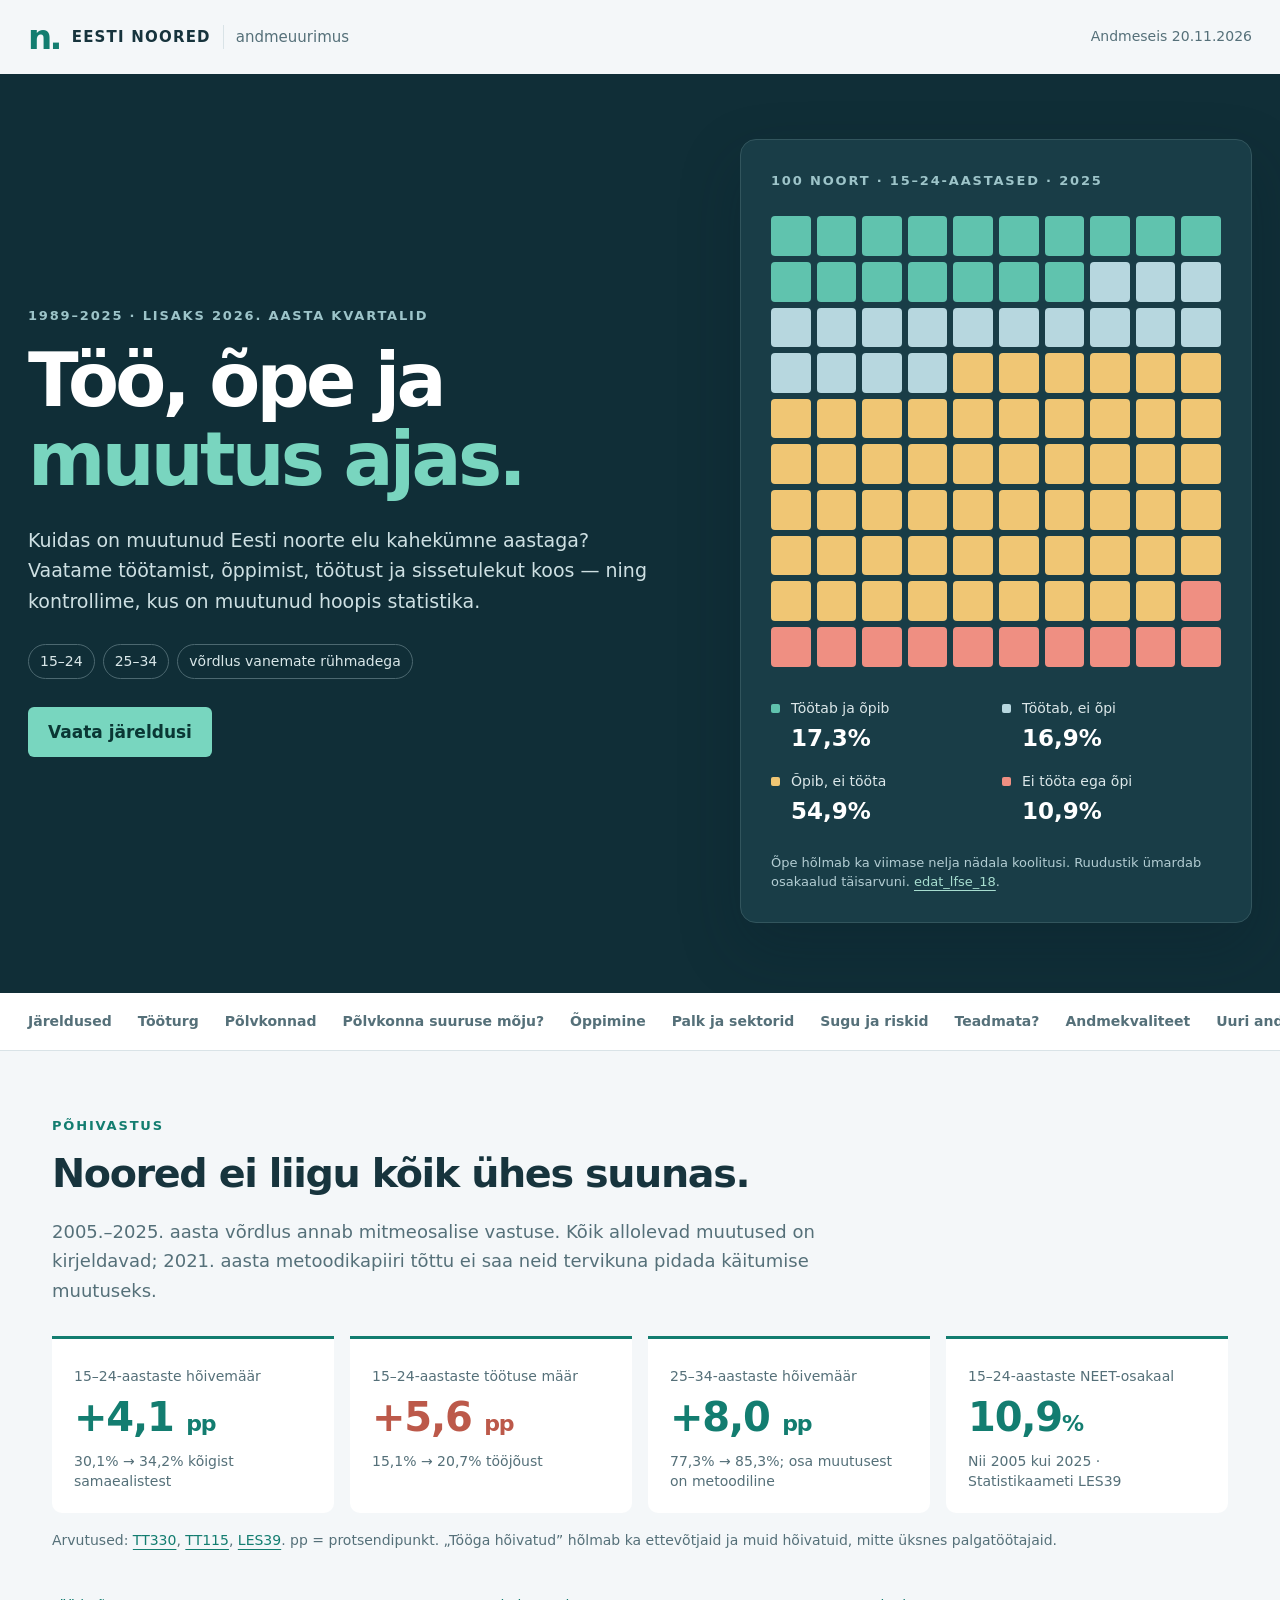
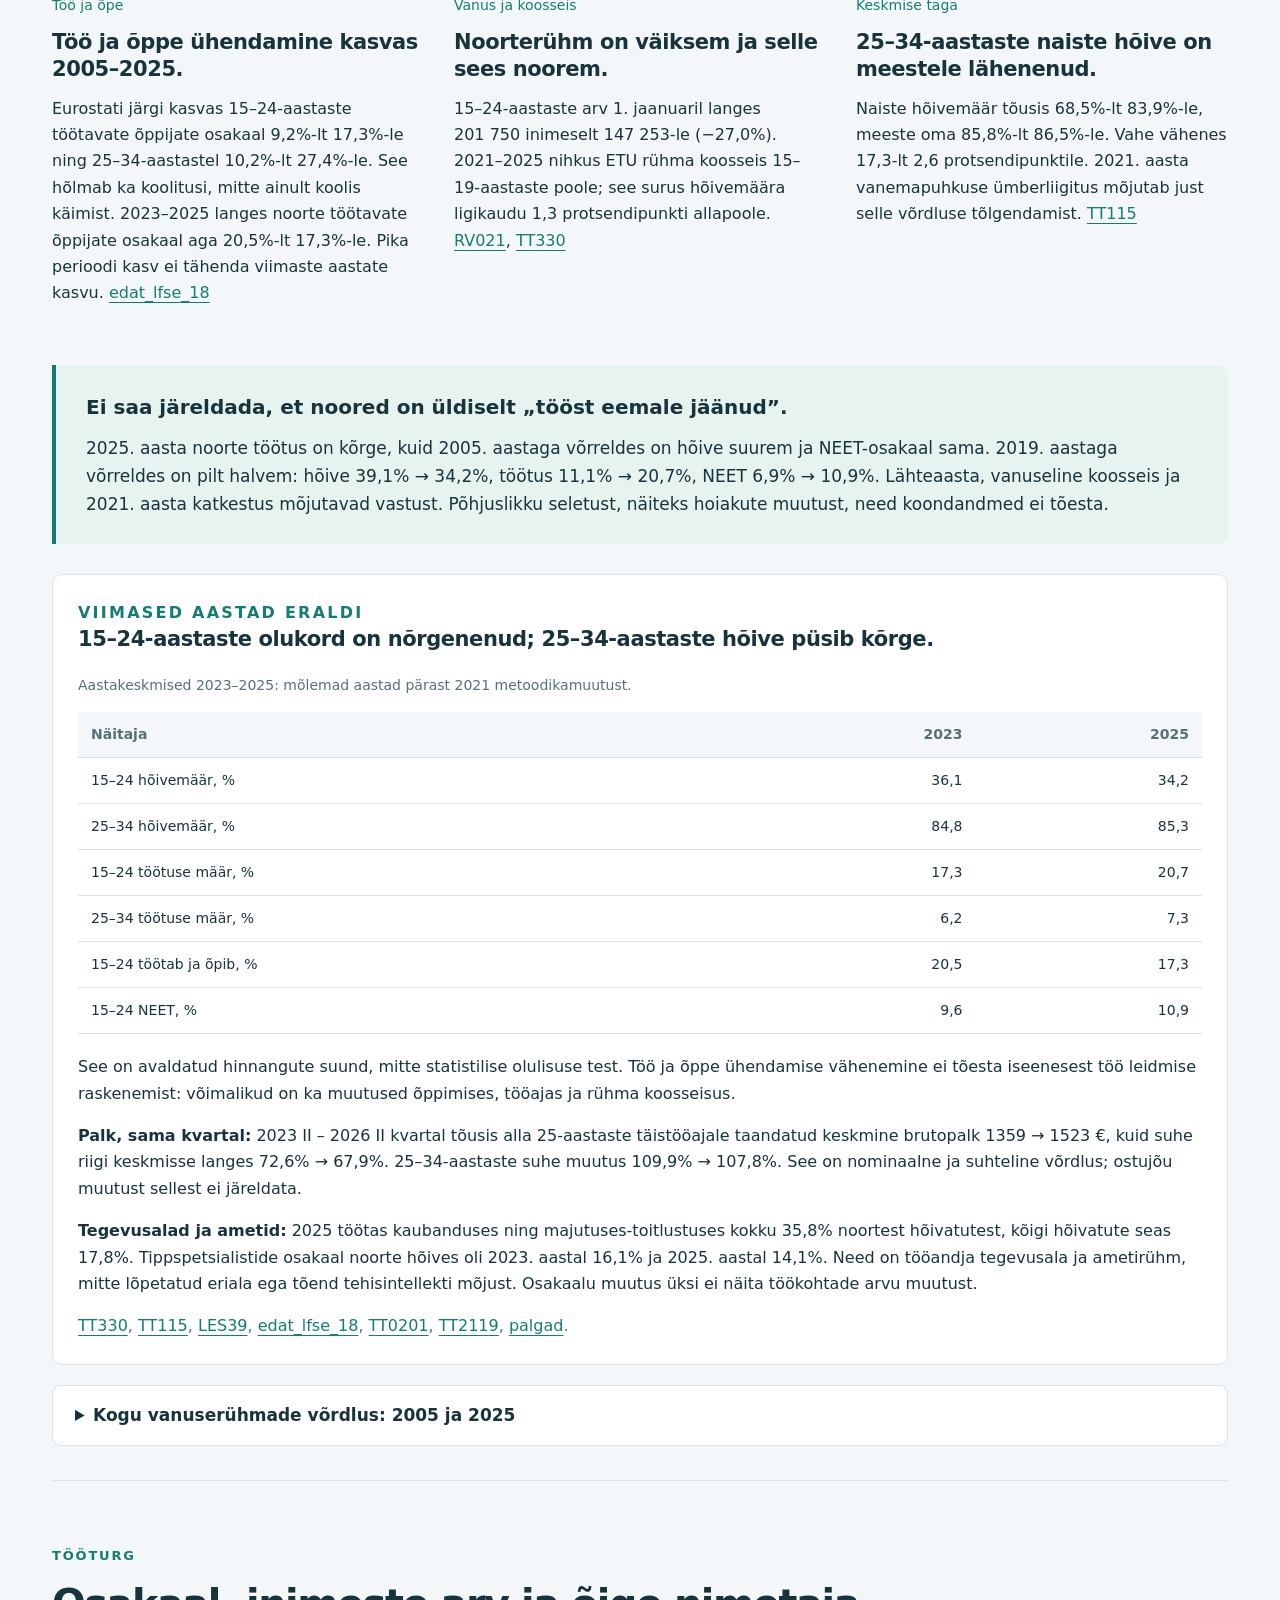
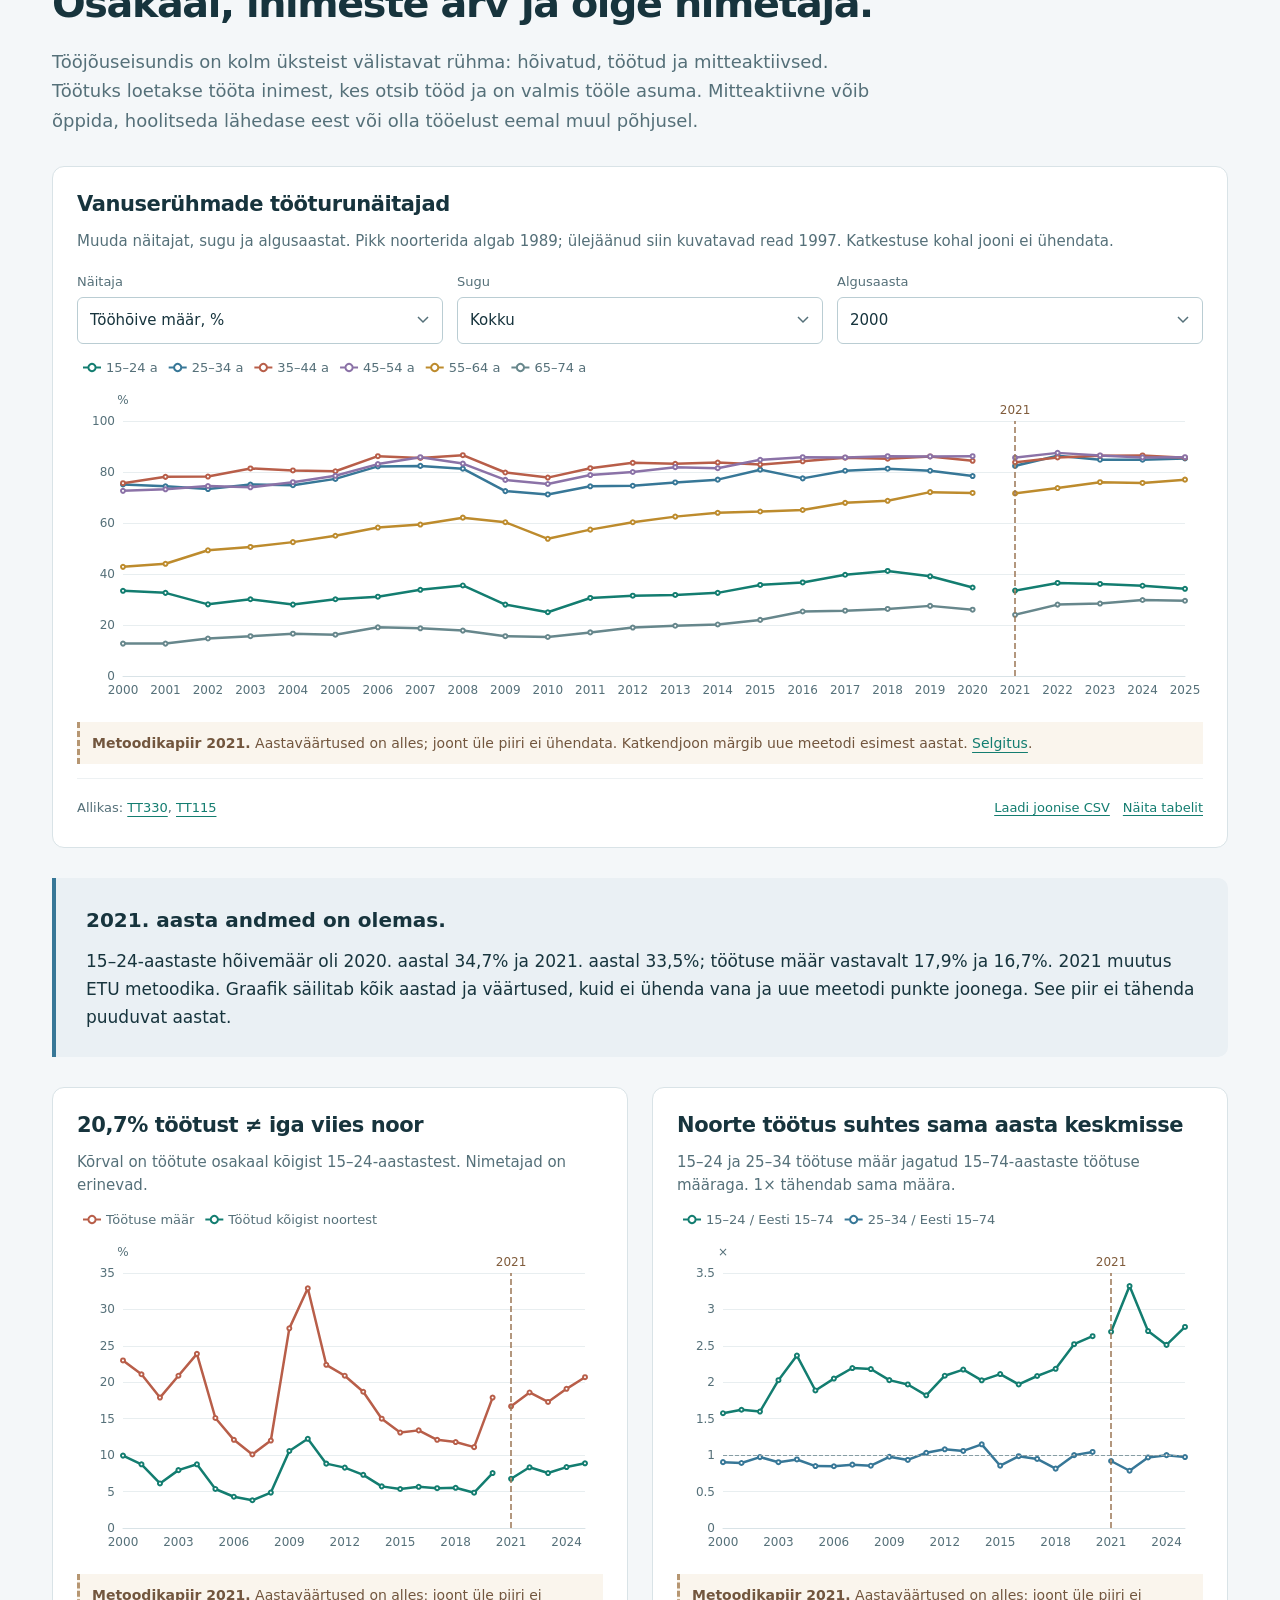
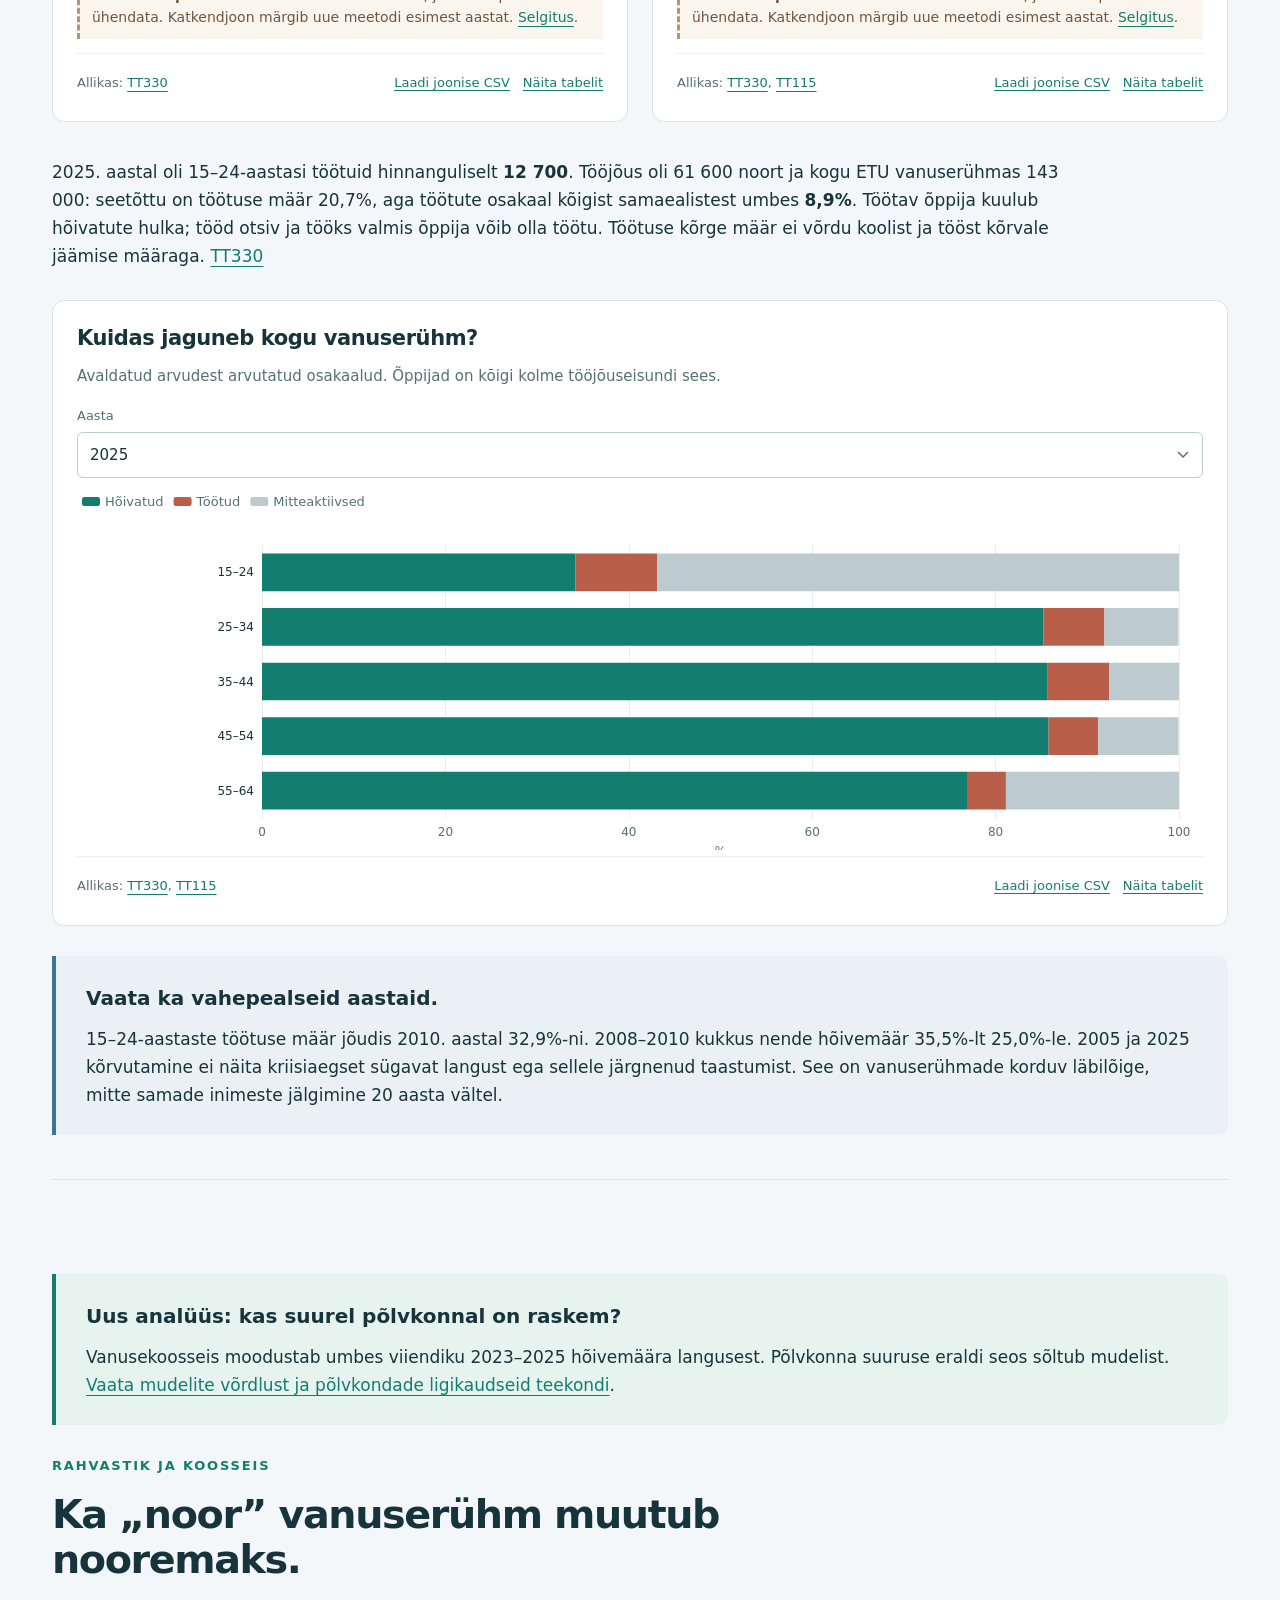
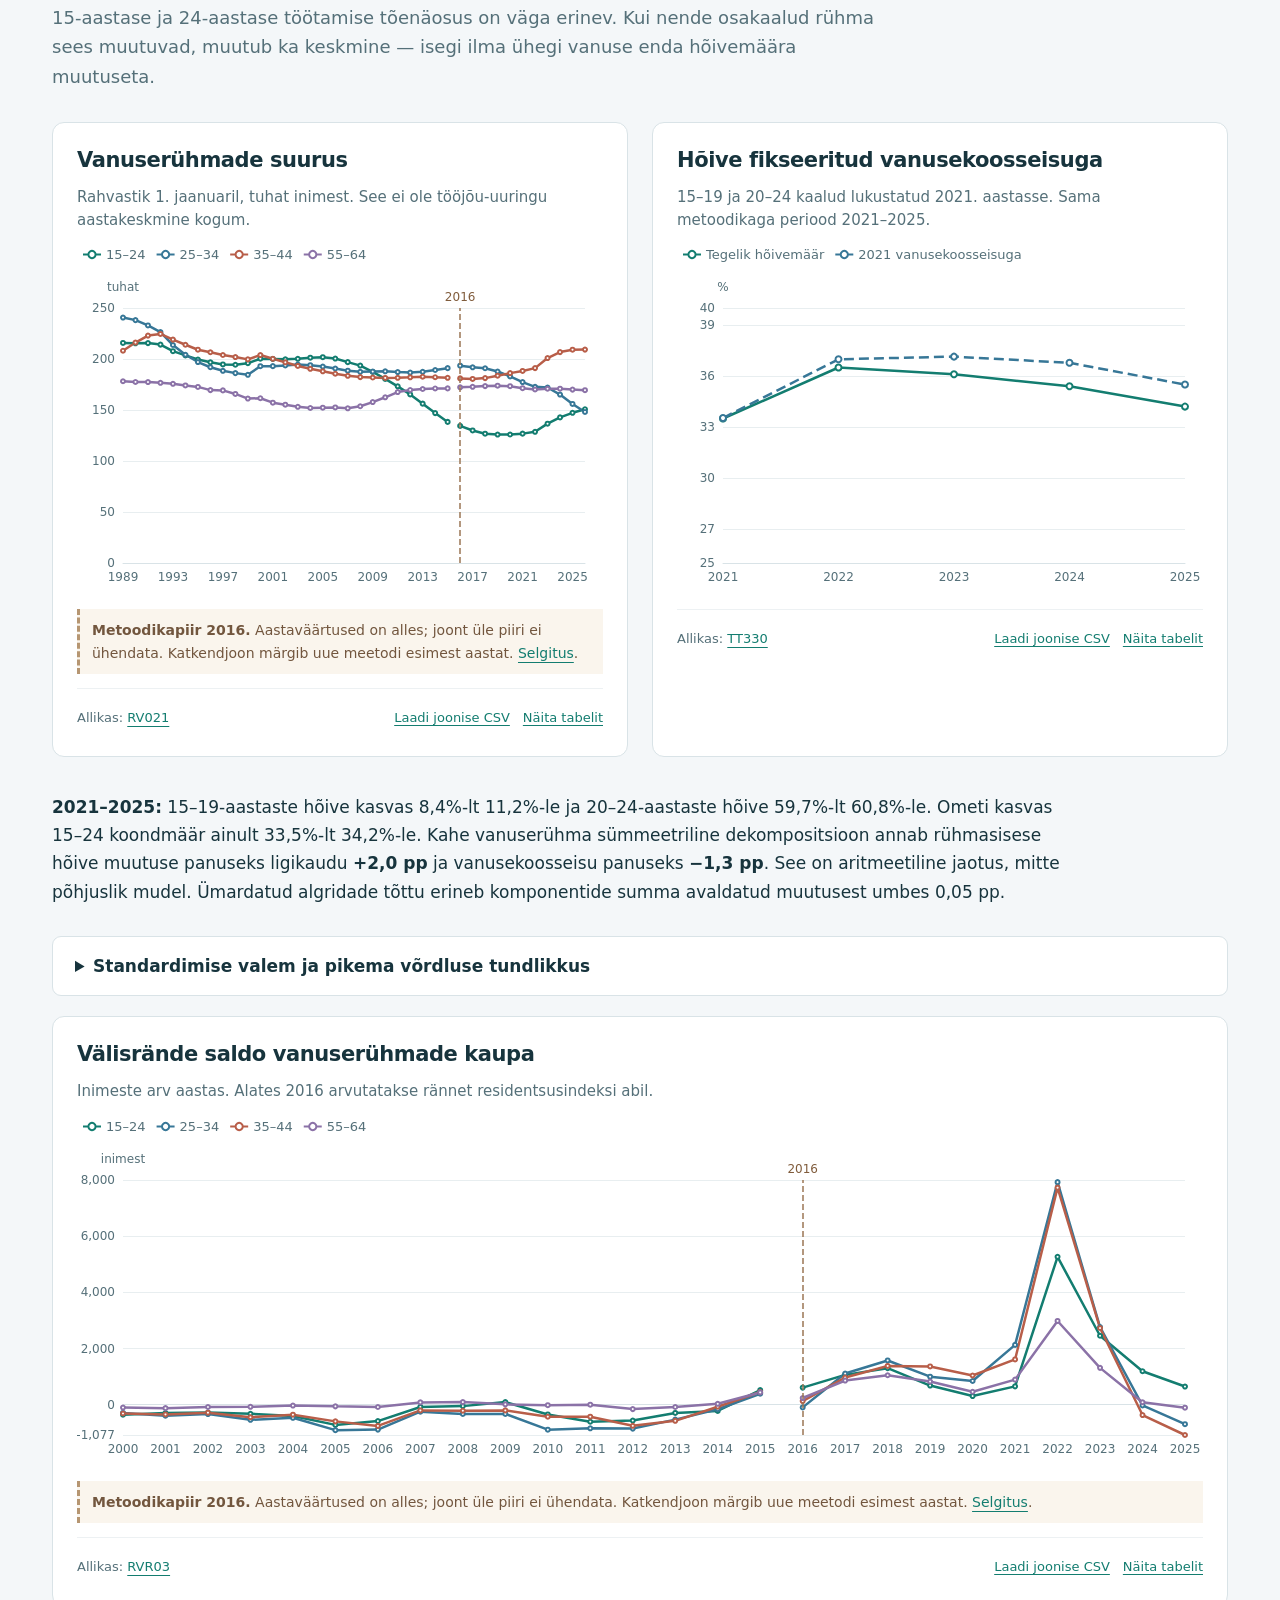
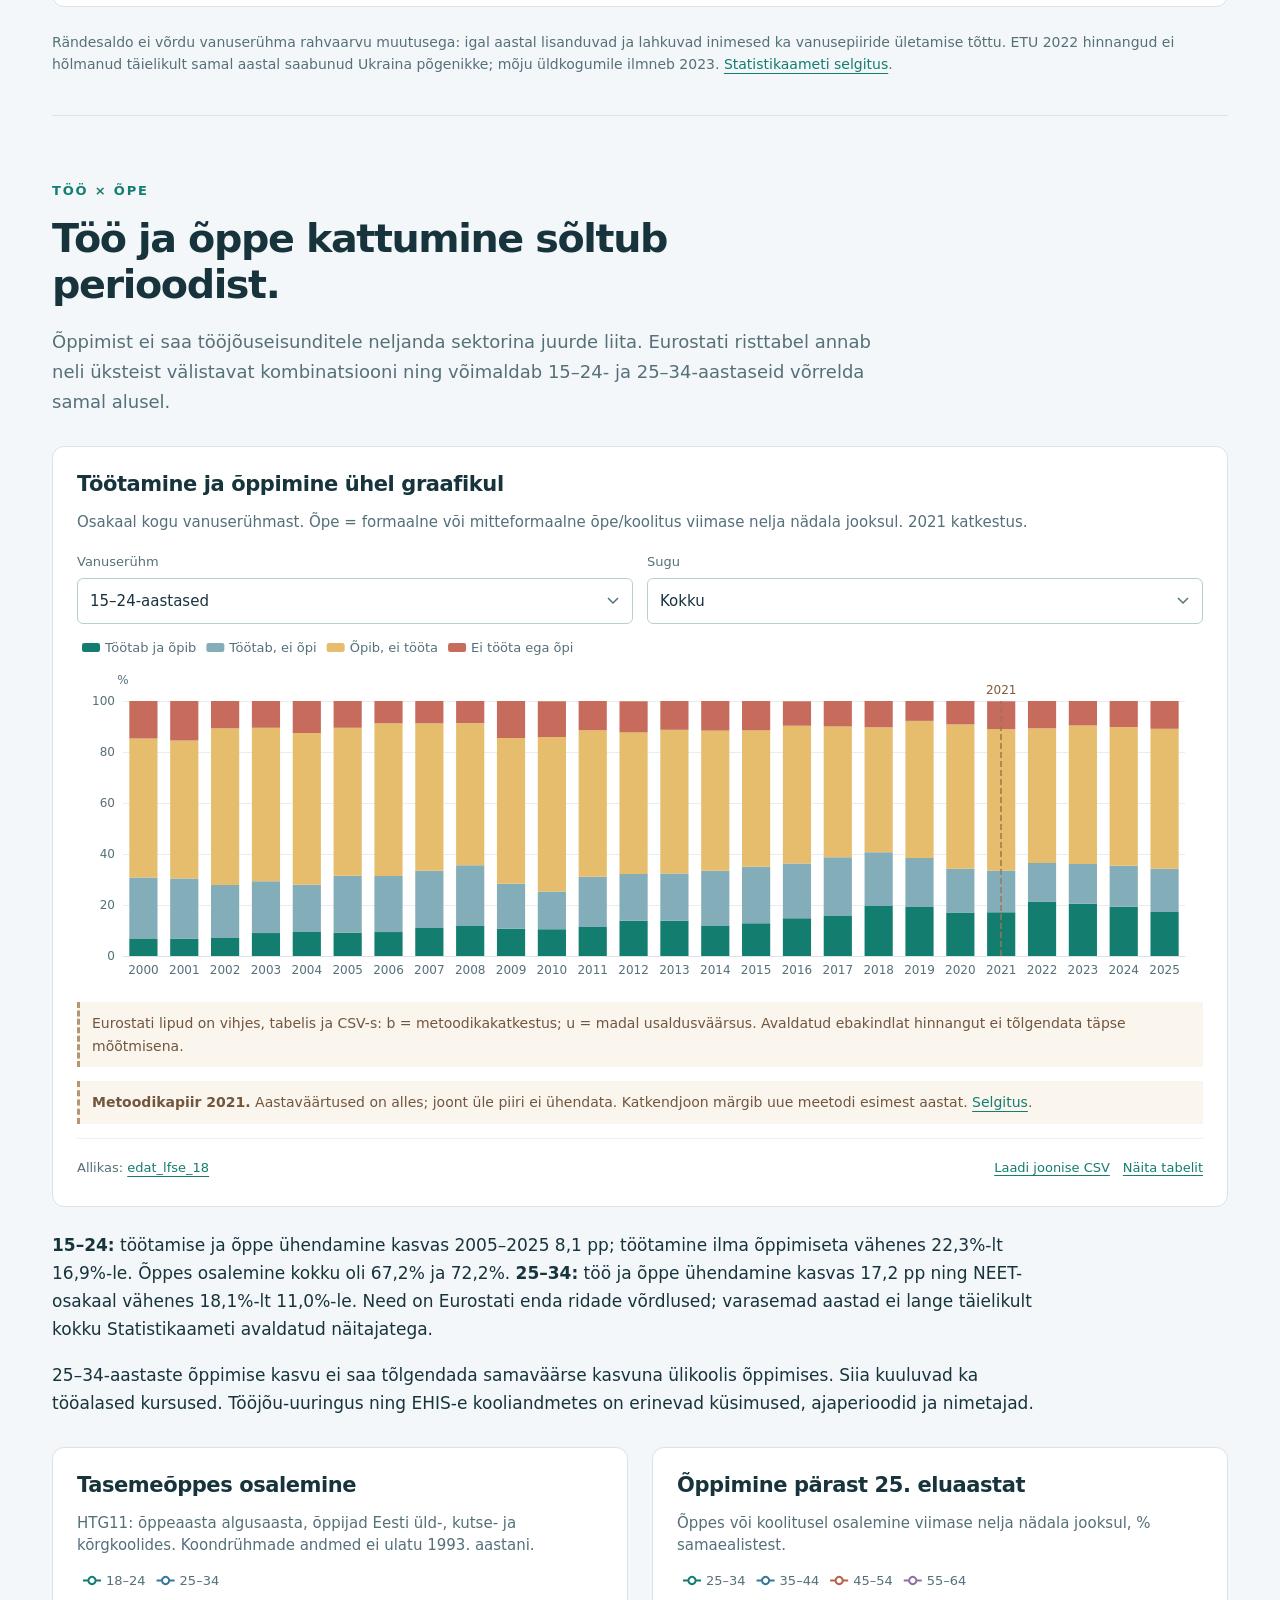
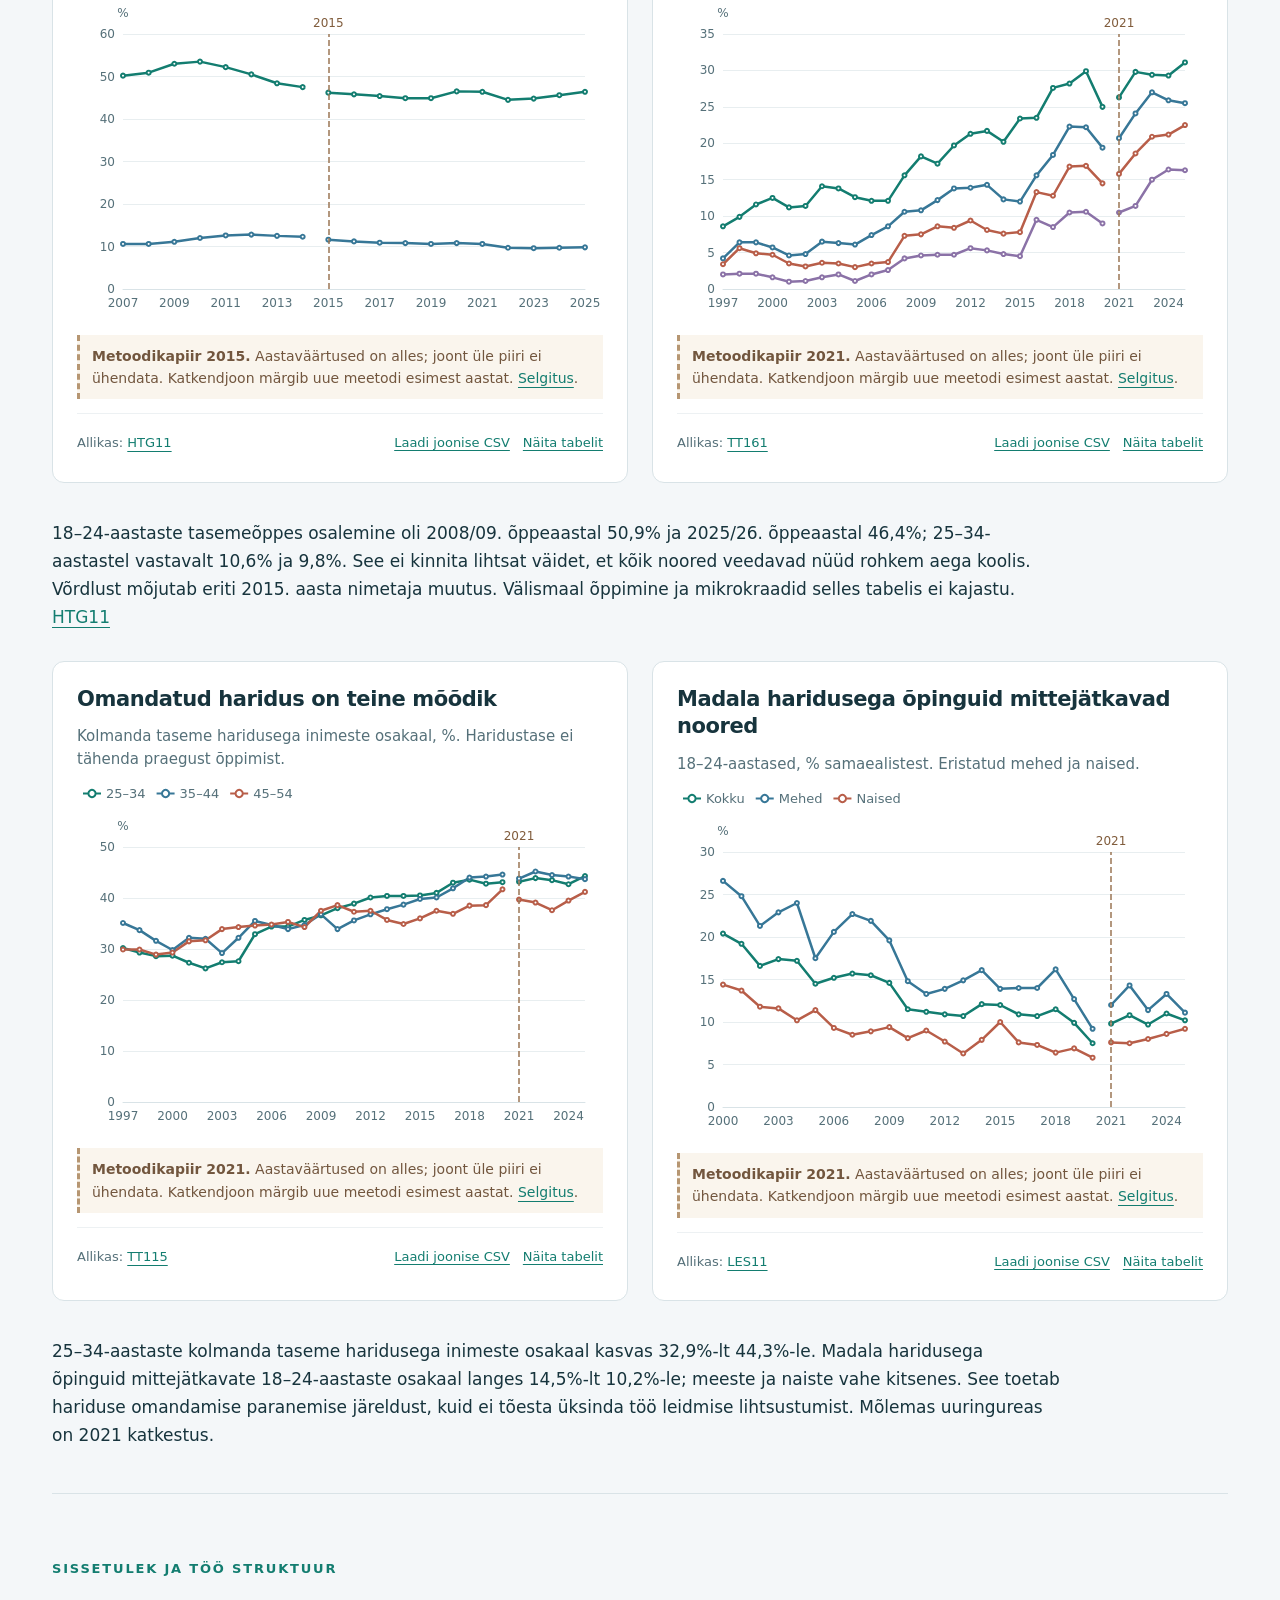
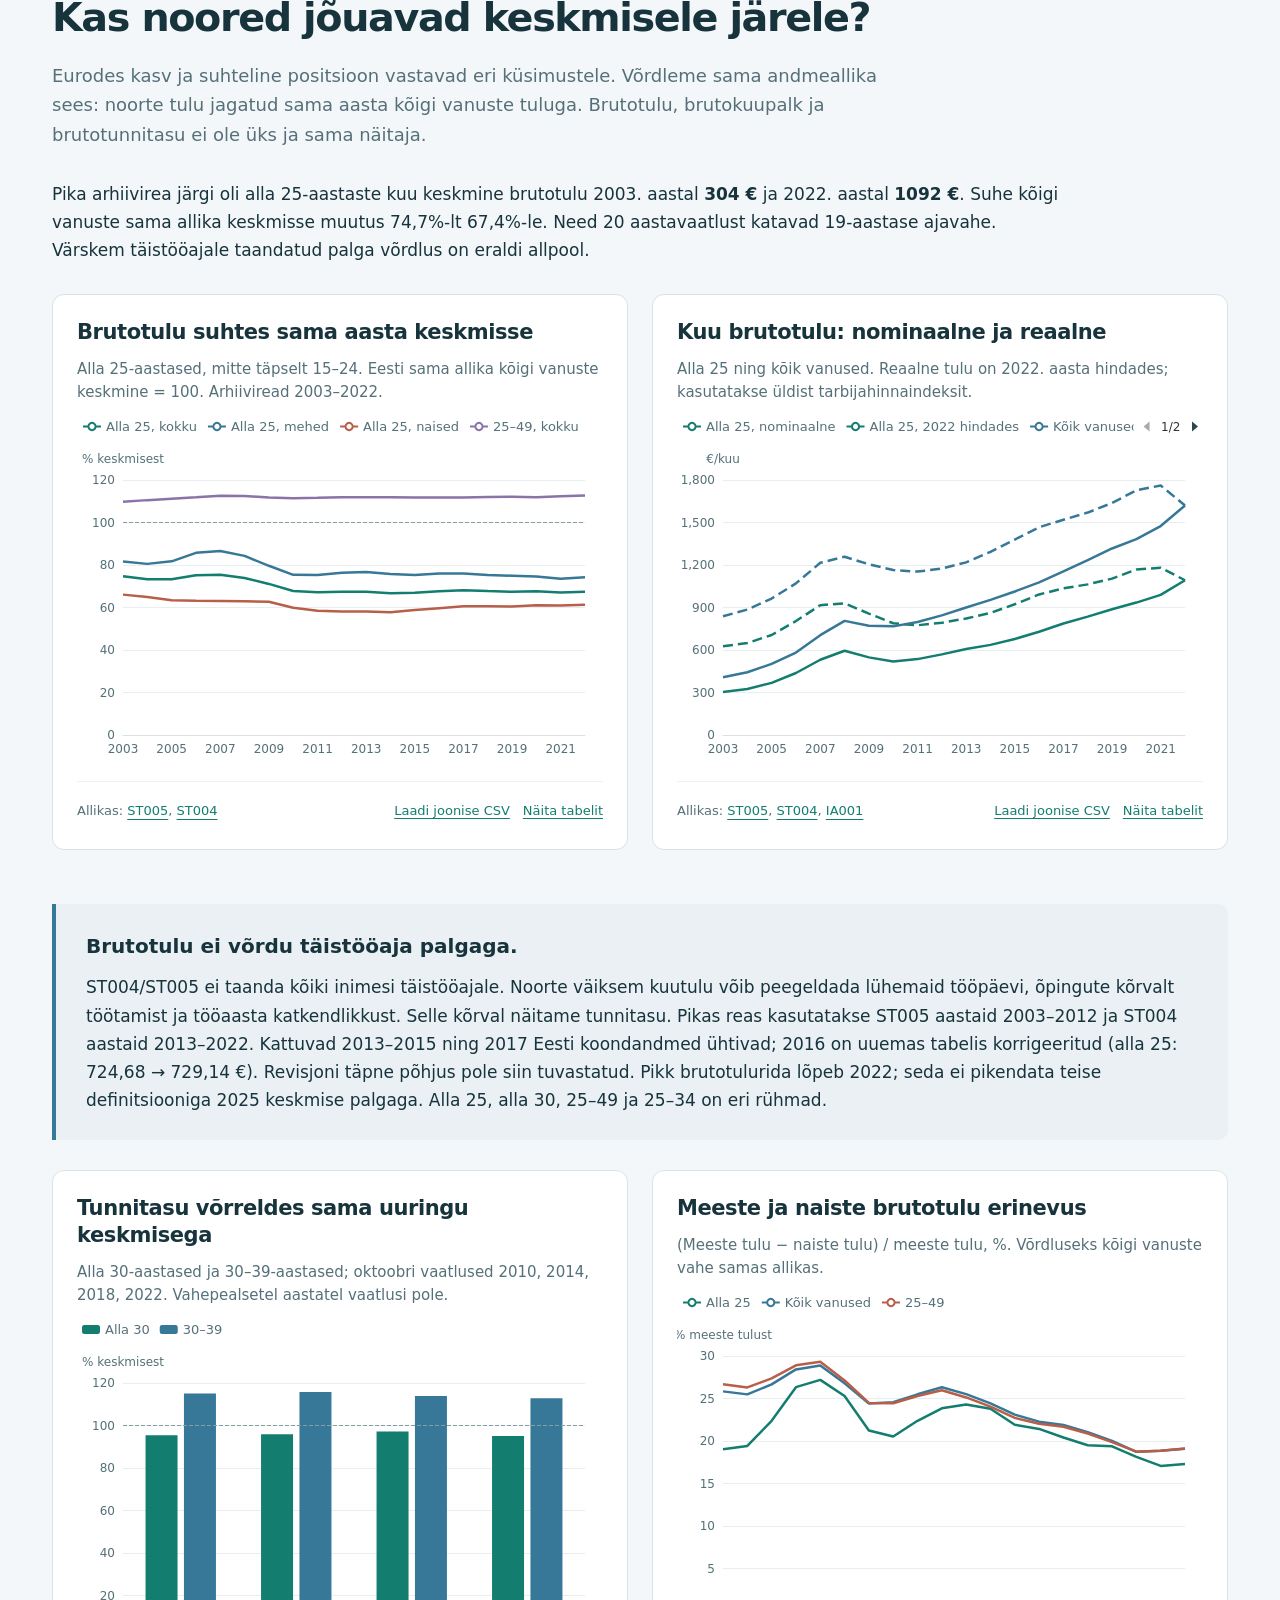
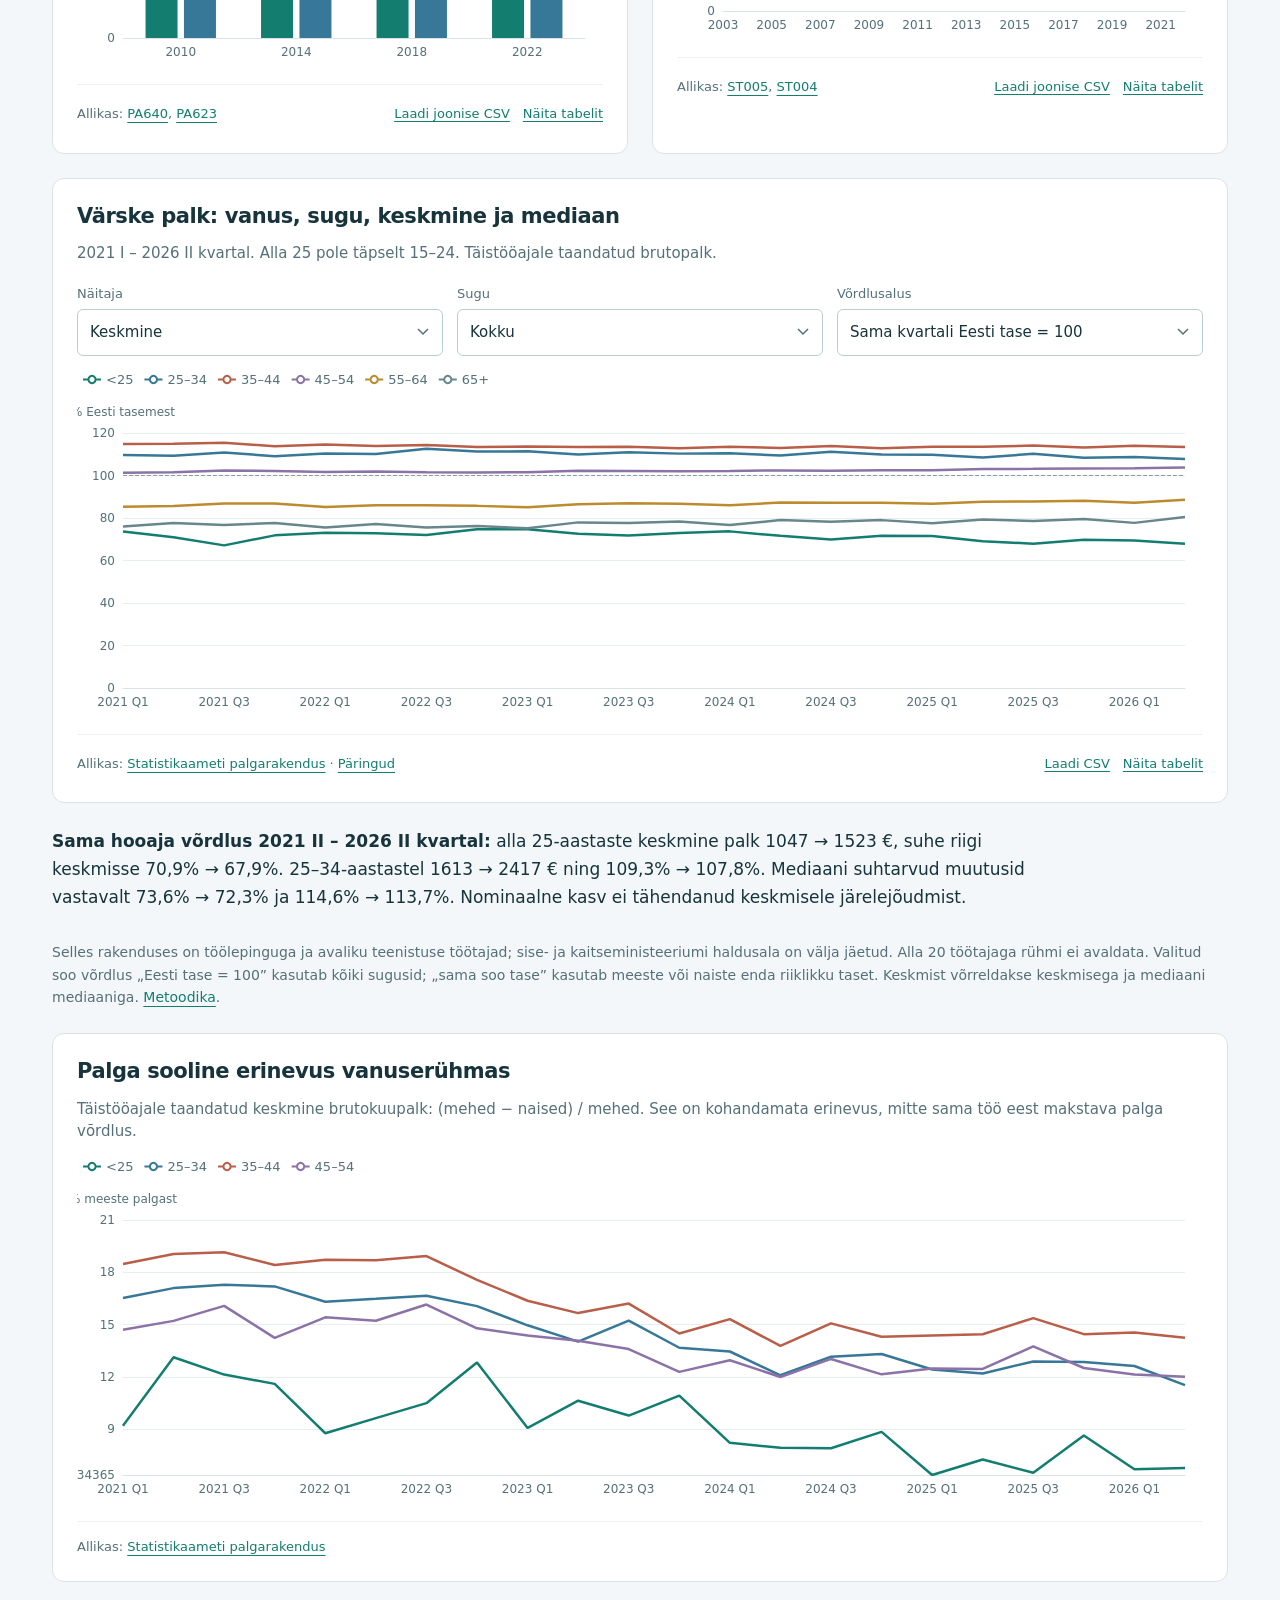
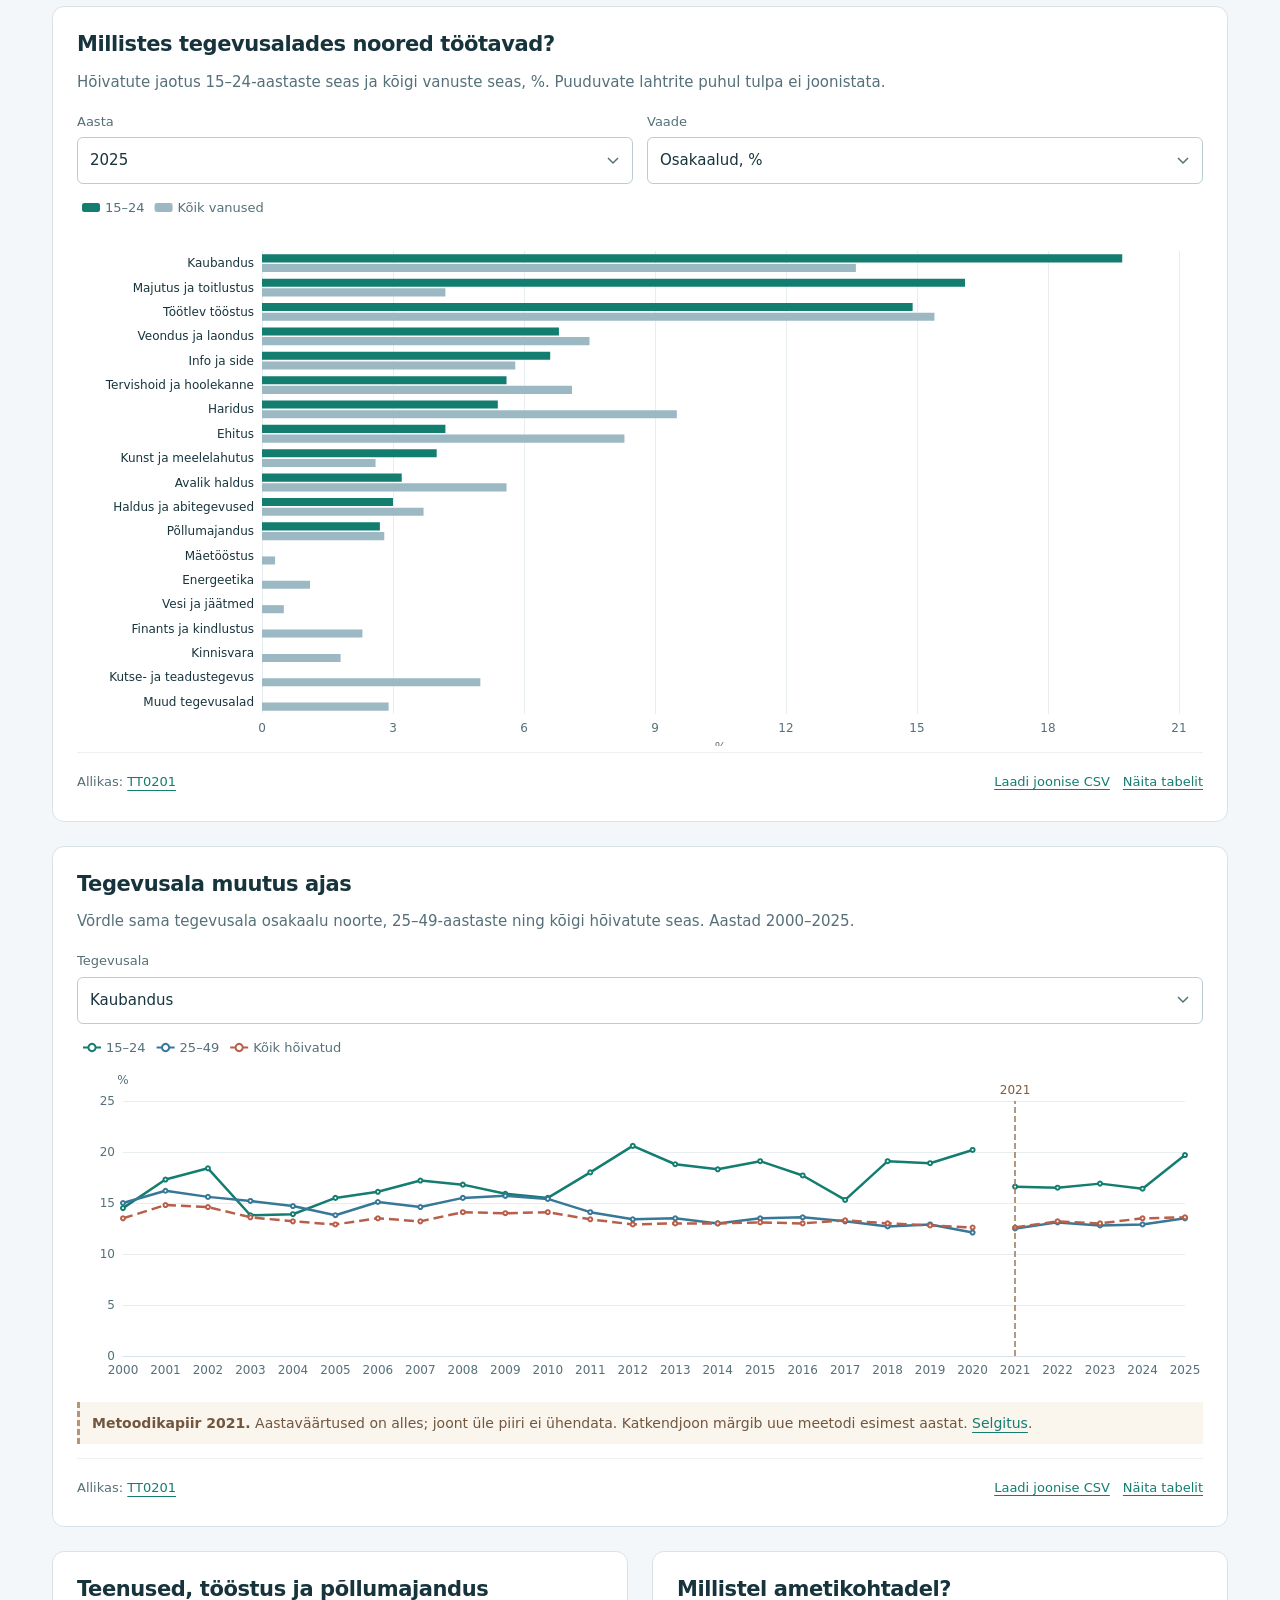
==== index.html @ 1c8132f0 "Publish Estonian youth research and cohort analysis" ====
<!doctype html><html lang="et"><head><meta charset="utf-8"><meta name="viewport" content="width=device-width,initial-scale=1"><meta name="theme-color" content="#102e37"><meta name="description" content="Eesti noorte tööturu, õppimise, palkade ja NEET-olukorra andmeanalüüs 1989–2026. Allikad, metoodikakatkestused ja allalaaditavad andmed."><title>Eesti noored · Töö, õpe ja muutus ajas</title><link rel="icon" href="favicon.svg" type="image/svg+xml"><link rel="stylesheet" href="style.css"><script src="vendor/echarts.min.js" defer></script><script type="module" src="app.js"></script></head><body><a class="skip" href="#jareldused">Liigu sisu juurde</a>
<header class="topbar"><a href="#" class="brand"><span class="brand-icon">n.</span> EESTI NOORED <span class="brand-detail">andmeuurimus</span></a><span class="edition">Andmeseis 20.11.2026</span></header>
<section class="hero"><div class="hero-inner"><div><p class="eyebrow">1989–2025 · lisaks 2026. aasta kvartalid</p><h1>Töö, õpe ja<br><em>muutus ajas.</em></h1><p class="hero-lead">Kuidas on muutunud Eesti noorte elu kahekümne aastaga? Vaatame töötamist, õppimist, töötust ja sissetulekut koos — ning kontrollime, kus on muutunud hoopis statistika.</p><div class="hero-tags"><span>15–24</span><span>25–34</span><span>võrdlus vanemate rühmadega</span></div><a class="primary-link" href="#jareldused">Vaata järeldusi</a></div><div class="hero-panel"><p class="eyebrow">100 noort · 15–24-aastased · 2025</p><div id="hero-dots" class="dots" aria-hidden="true"></div><div class="hero-legend"><span><i style="--c:#60c3ae"></i>Töötab ja õpib <b>17,3%</b></span><span><i style="--c:#b7d7df"></i>Töötab, ei õpi <b>16,9%</b></span><span><i style="--c:#f0c674"></i>Õpib, ei tööta <b>54,9%</b></span><span><i style="--c:#ef8f82"></i>Ei tööta ega õpi <b>10,9%</b></span></div><p class="hero-note">Õpe hõlmab ka viimase nelja nädala koolitusi. Ruudustik ümardab osakaalud täisarvuni. <a href="https://ec.europa.eu/eurostat/databrowser/view/edat_lfse_18/default/table?lang=en" target="_blank" rel="noopener">edat_lfse_18</a>.</p></div></div></section>
<nav class="nav" aria-label="Lehe peatükid"><div><a href="#jareldused">Järeldused</a><a href="#tooturg">Tööturg</a><a href="#rahvastik">Põlvkonnad</a><a href="cohorts.html">Põlvkonna suuruse mõju?</a><a href="#oppimine">Õppimine</a><a href="#palgad">Palk ja sektorid</a><a href="#sugu">Sugu ja riskid</a><a href="#teadmata">Teadmata?</a><a href="#kvaliteet">Andmekvaliteet</a><a href="#andmed">Uuri andmeid</a></div></nav>
<main><section id="jareldused" class="section"><div class="section-intro"><p class="eyebrow">Põhivastus</p><h2>Noored ei liigu kõik ühes suunas.</h2><p>2005.–2025. aasta võrdlus annab mitmeosalise vastuse. Kõik allolevad muutused on kirjeldavad; 2021. aasta metoodikapiiri tõttu ei saa neid tervikuna pidada käitumise muutuseks.</p></div>
<div class="kpis"><article><span>15–24-aastaste hõivemäär</span><strong>+4,1 <small>pp</small></strong><p>30,1% → 34,2% kõigist samaealistest</p></article><article><span>15–24-aastaste töötuse määr</span><strong class="coral">+5,6 <small>pp</small></strong><p>15,1% → 20,7% tööjõust</p></article><article><span>25–34-aastaste hõivemäär</span><strong>+8,0 <small>pp</small></strong><p>77,3% → 85,3%; osa muutusest on metoodiline</p></article><article><span>15–24-aastaste NEET-osakaal</span><strong>10,9<small>%</small></strong><p>Nii 2005 kui 2025 · Statistikaameti LES39</p></article></div><p class="source-line">Arvutused: <a href="https://andmed.stat.ee/et/stat/sotsiaalelu__tooturg__tooturu-uldandmed__aastastatistika/TT330" target="_blank" rel="noopener">TT330</a>, <a href="https://andmed.stat.ee/et/stat/sotsiaalelu__tooturg__rahvastiku-haridustase__haridustase-ja-keeleoskus/TT115" target="_blank" rel="noopener">TT115</a>, <a href="https://andmed.stat.ee/et/stat/sotsiaalelu__sotsiaalne-terjutus-laekeni-indikaatorid__vaesus-ja-ebaverdsus/LES39" target="_blank" rel="noopener">LES39</a>. pp = protsendipunkt. „Tööga hõivatud” hõlmab ka ettevõtjaid ja muid hõivatuid, mitte üksnes palgatöötajaid.</p>
<div class="findings"><article><span class="finding-label">Töö ja õpe</span><h3>Töö ja õppe ühendamine kasvas 2005–2025.</h3><p>Eurostati järgi kasvas 15–24-aastaste töötavate õppijate osakaal 9,2%-lt 17,3%-le ning 25–34-aastastel 10,2%-lt 27,4%-le. See hõlmab ka koolitusi, mitte ainult koolis käimist. 2023–2025 langes noorte töötavate õppijate osakaal aga 20,5%-lt 17,3%-le. Pika perioodi kasv ei tähenda viimaste aastate kasvu. <a href="https://ec.europa.eu/eurostat/databrowser/view/edat_lfse_18/default/table?lang=en" target="_blank" rel="noopener">edat_lfse_18</a></p></article><article><span class="finding-label">Vanus ja koosseis</span><h3>Noorterühm on väiksem ja selle sees noorem.</h3><p>15–24-aastaste arv 1. jaanuaril langes 201 750 inimeselt 147 253-le (−27,0%). 2021–2025 nihkus ETU rühma koosseis 15–19-aastaste poole; see surus hõivemäära ligikaudu 1,3 protsendipunkti allapoole. <a href="https://andmed.stat.ee/et/stat/rahvastik__rahvastikunaitajad-ja-koosseis__rahvaarv-ja-rahvastiku-koosseis/RV021" target="_blank" rel="noopener">RV021</a>, <a href="https://andmed.stat.ee/et/stat/sotsiaalelu__tooturg__tooturu-uldandmed__aastastatistika/TT330" target="_blank" rel="noopener">TT330</a></p></article><article><span class="finding-label">Keskmise taga</span><h3>25–34-aastaste naiste hõive on meestele lähenenud.</h3><p>Naiste hõivemäär tõusis 68,5%-lt 83,9%-le, meeste oma 85,8%-lt 86,5%-le. Vahe vähenes 17,3-lt 2,6 protsendipunktile. 2021. aasta vanemapuhkuse ümberliigitus mõjutab just selle võrdluse tõlgendamist. <a href="https://andmed.stat.ee/et/stat/sotsiaalelu__tooturg__rahvastiku-haridustase__haridustase-ja-keeleoskus/TT115" target="_blank" rel="noopener">TT115</a></p></article></div>
<div class="callout"><strong>Ei saa järeldada, et noored on üldiselt „tööst eemale jäänud”.</strong><p>2025. aasta noorte töötus on kõrge, kuid 2005. aastaga võrreldes on hõive suurem ja NEET-osakaal sama. 2019. aastaga võrreldes on pilt halvem: hõive 39,1% → 34,2%, töötus 11,1% → 20,7%, NEET 6,9% → 10,9%. Lähteaasta, vanuseline koosseis ja 2021. aasta katkestus mõjutavad vastust. Põhjuslikku seletust, näiteks hoiakute muutust, need koondandmed ei tõesta.</p></div>
<article class="text-card" id="praegune-trend"><p class="eyebrow">Viimased aastad eraldi</p><h3>15–24-aastaste olukord on nõrgenenud; 25–34-aastaste hõive püsib kõrge.</h3><div class="table-scroll"><table><caption>Aastakeskmised 2023–2025: mõlemad aastad pärast 2021 metoodikamuutust.</caption><thead><tr><th>Näitaja</th><th>2023</th><th>2025</th></tr></thead><tbody><tr><th>15–24 hõivemäär, %</th><td>36,1</td><td>34,2</td></tr><tr><th>25–34 hõivemäär, %</th><td>84,8</td><td>85,3</td></tr><tr><th>15–24 töötuse määr, %</th><td>17,3</td><td>20,7</td></tr><tr><th>25–34 töötuse määr, %</th><td>6,2</td><td>7,3</td></tr><tr><th>15–24 töötab ja õpib, %</th><td>20,5</td><td>17,3</td></tr><tr><th>15–24 NEET, %</th><td>9,6</td><td>10,9</td></tr></tbody></table></div><p>See on avaldatud hinnangute suund, mitte statistilise olulisuse test. Töö ja õppe ühendamise vähenemine ei tõesta iseenesest töö leidmise raskenemist: võimalikud on ka muutused õppimises, tööajas ja rühma koosseisus.</p><p><strong>Palk, sama kvartal:</strong> 2023 II – 2026 II kvartal tõusis alla 25-aastaste täistööajale taandatud keskmine brutopalk 1359 → 1523 €, kuid suhe riigi keskmisse langes 72,6% → 67,9%. 25–34-aastaste suhe muutus 109,9% → 107,8%. See on nominaalne ja suhteline võrdlus; ostujõu muutust sellest ei järeldata.</p><p><strong>Tegevusalad ja ametid:</strong> 2025 töötas kaubanduses ning majutuses-toitlustuses kokku 35,8% noortest hõivatutest, kõigi hõivatute seas 17,8%. Tippspetsialistide osakaal noorte hõives oli 2023. aastal 16,1% ja 2025. aastal 14,1%. Need on tööandja tegevusala ja ametirühm, mitte lõpetatud eriala ega tõend tehisintellekti mõjust. Osakaalu muutus üksi ei näita töökohtade arvu muutust.</p><p class="source-line"><a href="https://andmed.stat.ee/et/stat/sotsiaalelu__tooturg__tooturu-uldandmed__aastastatistika/TT330" target="_blank" rel="noopener">TT330</a>, <a href="https://andmed.stat.ee/et/stat/sotsiaalelu__tooturg__rahvastiku-haridustase__haridustase-ja-keeleoskus/TT115" target="_blank" rel="noopener">TT115</a>, <a href="https://andmed.stat.ee/et/stat/sotsiaalelu__sotsiaalne-terjutus-laekeni-indikaatorid__vaesus-ja-ebaverdsus/LES39" target="_blank" rel="noopener">LES39</a>, <a href="https://ec.europa.eu/eurostat/databrowser/view/edat_lfse_18/default/table?lang=en" target="_blank" rel="noopener">edat_lfse_18</a>, <a href="https://andmed.stat.ee/et/stat/sotsiaalelu__tooturg__heivatud__aastastatistika/TT0201" target="_blank" rel="noopener">TT0201</a>, <a href="https://andmed.stat.ee/et/stat/sotsiaalelu__tooturg__heivatud__aastastatistika/TT2119" target="_blank" rel="noopener">TT2119</a>, <a href="https://palgad.stat.ee/" target="_blank" rel="noopener">palgad</a>.</p></article>
<details><summary>Kogu vanuserühmade võrdlus: 2005 ja 2025</summary><div class="table-scroll"><table><caption>Määrad protsentides; hõive muutus protsendipunktides. 2021 on metoodikakatkestus.</caption><thead><tr><th>Vanus</th><th>Hõive 2005</th><th>Hõive 2025</th><th>Muutus, pp</th><th>Töötus 2005</th><th>Töötus 2025</th><th>Töötud kõigist 2025</th></tr></thead><tbody><tr><th>15–24</th><td>30,1</td><td>34,2</td><td class="accent">+4,1</td><td>15,1</td><td>20,7</td><td>8,9</td></tr><tr><th>25–34</th><td>77,3</td><td>85,3</td><td class="accent">+8,0</td><td>6,8</td><td>7,3</td><td>6,6</td></tr><tr><th>35–44</th><td>80,3</td><td>85,6</td><td class="accent">+5,3</td><td>8,6</td><td>7,3</td><td>6,8</td></tr><tr><th>45–54</th><td>78,5</td><td>85,8</td><td class="accent">+7,3</td><td>7,7</td><td>5,9</td><td>5,4</td></tr><tr><th>55–64</th><td>55,0</td><td>77,0</td><td class="accent">+22,0</td><td>5,4</td><td>5,1</td><td>4,2</td></tr><tr><th>65–74</th><td>16,2</td><td>29,5</td><td class="accent">+13,3</td><td>—</td><td>4,3</td><td>1,3</td></tr></tbody></table></div><p>55–64-aastaste hõive suurenes 22,0 protsendipunkti — palju rohkem kui noortel. Eesti üldise hõive paranemine ei tähenda, et iga vanuserühm oleks paranenud sama palju. „—” tähendab avaldamata väärtust, mitte nulli.</p></details>
</section>
<section id="tooturg" class="section"><div class="section-intro"><p class="eyebrow">Tööturg</p><h2>Osakaal, inimeste arv ja õige nimetaja.</h2><p>Tööjõuseisundis on kolm üksteist välistavat rühma: hõivatud, töötud ja mitteaktiivsed. Töötuks loetakse tööta inimest, kes otsib tööd ja on valmis tööle asuma. Mitteaktiivne võib õppida, hoolitseda lähedase eest või olla tööelust eemal muul põhjusel.</p></div>
<article class="chart-card"><div class="chart-heading"><h3>Vanuserühmade tööturunäitajad</h3><p>Muuda näitajat, sugu ja algusaastat. Pikk noorterida algab 1989; ülejäänud siin kuvatavad read 1997. Katkestuse kohal jooni ei ühendata.</p></div><div class="controls"><label>Näitaja<select id="core-metric"><option value="EMPRATE">Tööhõive määr, %</option><option value="UNEMP_RATE">Töötuse määr, %</option><option value="LABOUR_RATE">Tööjõus osalemine, %</option><option value="EMP_NR">Hõivatuid, tuhat</option><option value="UNEMP_NR">Töötuid, tuhat</option><option value="INACT_NR">Mitteaktiivseid, tuhat</option></select></label><label>Sugu<select id="core-sex"><option value="T">Kokku</option><option value="M">Mehed</option><option value="F">Naised</option></select></label><label>Algusaasta<select id="core-start"><option>1989</option><option selected>2000</option><option>2005</option><option>2018</option><option>2021</option></select></label></div><div class="chart" id="employment" role="img" aria-label="Vanuserühmade tööturunäitajad"></div><div class="chart-bottom"><span>Allikas: <a href="https://andmed.stat.ee/et/stat/sotsiaalelu__tooturg__tooturu-uldandmed__aastastatistika/TT330" target="_blank" rel="noopener">TT330</a>, <a href="https://andmed.stat.ee/et/stat/sotsiaalelu__tooturg__rahvastiku-haridustase__haridustase-ja-keeleoskus/TT115" target="_blank" rel="noopener">TT115</a></span><button class="text-button" data-csv="employment">Laadi joonise CSV</button><button class="text-button" data-table="employment" aria-expanded="false">Näita tabelit</button></div><div class="chart-table" id="employment-table" hidden></div></article>
<div class="callout subdued"><strong>2021. aasta andmed on olemas.</strong><p>15–24-aastaste hõivemäär oli 2020. aastal 34,7% ja 2021. aastal 33,5%; töötuse määr vastavalt 17,9% ja 16,7%. 2021 muutus ETU metoodika. Graafik säilitab kõik aastad ja väärtused, kuid ei ühenda vana ja uue meetodi punkte joonega. See piir ei tähenda puuduvat aastat.</p></div>
<div class="grid two"><article class="chart-card"><div class="chart-heading"><h3>20,7% töötust ≠ iga viies noor</h3><p>Kõrval on töötute osakaal kõigist 15–24-aastastest. Nimetajad on erinevad.</p></div><div class="chart" id="unemployment" role="img" aria-label="20,7% töötust ≠ iga viies noor"></div><div class="chart-bottom"><span>Allikas: <a href="https://andmed.stat.ee/et/stat/sotsiaalelu__tooturg__tooturu-uldandmed__aastastatistika/TT330" target="_blank" rel="noopener">TT330</a></span><button class="text-button" data-csv="unemployment">Laadi joonise CSV</button><button class="text-button" data-table="unemployment" aria-expanded="false">Näita tabelit</button></div><div class="chart-table" id="unemployment-table" hidden></div></article><article class="chart-card"><div class="chart-heading"><h3>Noorte töötus suhtes sama aasta keskmisse</h3><p>15–24 ja 25–34 töötuse määr jagatud 15–74-aastaste töötuse määraga. 1× tähendab sama määra.</p></div><div class="chart" id="relative" role="img" aria-label="Noorte töötus suhtes sama aasta keskmisse"></div><div class="chart-bottom"><span>Allikas: <a href="https://andmed.stat.ee/et/stat/sotsiaalelu__tooturg__tooturu-uldandmed__aastastatistika/TT330" target="_blank" rel="noopener">TT330</a>, <a href="https://andmed.stat.ee/et/stat/sotsiaalelu__tooturg__rahvastiku-haridustase__haridustase-ja-keeleoskus/TT115" target="_blank" rel="noopener">TT115</a></span><button class="text-button" data-csv="relative">Laadi joonise CSV</button><button class="text-button" data-table="relative" aria-expanded="false">Näita tabelit</button></div><div class="chart-table" id="relative-table" hidden></div></article></div>
<p class="analysis-text">2025. aastal oli 15–24-aastasi töötuid hinnanguliselt <strong>12 700</strong>. Tööjõus oli 61 600 noort ja kogu ETU vanuserühmas 143 000: seetõttu on töötuse määr 20,7%, aga töötute osakaal kõigist samaealistest umbes <strong>8,9%</strong>. Töötav õppija kuulub hõivatute hulka; tööd otsiv ja tööks valmis õppija võib olla töötu. Töötuse kõrge määr ei võrdu koolist ja tööst kõrvale jäämise määraga. <a href="https://andmed.stat.ee/et/stat/sotsiaalelu__tooturg__tooturu-uldandmed__aastastatistika/TT330" target="_blank" rel="noopener">TT330</a></p>
<article class="chart-card"><div class="chart-heading"><h3>Kuidas jaguneb kogu vanuserühm?</h3><p>Avaldatud arvudest arvutatud osakaalud. Õppijad on kõigi kolme tööjõuseisundi sees.</p></div><div class="controls"><label>Aasta<select id="state-year"><option >2000</option><option >2005</option><option >2010</option><option >2019</option><option >2021</option><option selected>2025</option></select></label></div><div class="chart" id="state" role="img" aria-label="Kuidas jaguneb kogu vanuserühm?"></div><div class="chart-bottom"><span>Allikas: <a href="https://andmed.stat.ee/et/stat/sotsiaalelu__tooturg__tooturu-uldandmed__aastastatistika/TT330" target="_blank" rel="noopener">TT330</a>, <a href="https://andmed.stat.ee/et/stat/sotsiaalelu__tooturg__rahvastiku-haridustase__haridustase-ja-keeleoskus/TT115" target="_blank" rel="noopener">TT115</a></span><button class="text-button" data-csv="state">Laadi joonise CSV</button><button class="text-button" data-table="state" aria-expanded="false">Näita tabelit</button></div><div class="chart-table" id="state-table" hidden></div></article>
<div class="callout subdued"><strong>Vaata ka vahepealseid aastaid.</strong><p>15–24-aastaste töötuse määr jõudis 2010. aastal 32,9%-ni. 2008–2010 kukkus nende hõivemäär 35,5%-lt 25,0%-le. 2005 ja 2025 kõrvutamine ei näita kriisiaegset sügavat langust ega sellele järgnenud taastumist. See on vanuserühmade korduv läbilõige, mitte samade inimeste jälgimine 20 aasta vältel.</p></div>
</section>
<section id="rahvastik" class="section"><div class="callout"><strong>Uus analüüs: kas suurel põlvkonnal on raskem?</strong><p>Vanusekoosseis moodustab umbes viiendiku 2023–2025 hõivemäära langusest. Põlvkonna suuruse eraldi seos sõltub mudelist. <a href="cohorts.html">Vaata mudelite võrdlust ja põlvkondade ligikaudseid teekondi</a>.</p></div><div class="section-intro"><p class="eyebrow">Rahvastik ja koosseis</p><h2>Ka „noor” vanuserühm muutub nooremaks.</h2><p>15-aastase ja 24-aastase töötamise tõenäosus on väga erinev. Kui nende osakaalud rühma sees muutuvad, muutub ka keskmine — isegi ilma ühegi vanuse enda hõivemäära muutuseta.</p></div>
<div class="grid two"><article class="chart-card"><div class="chart-heading"><h3>Vanuserühmade suurus</h3><p>Rahvastik 1. jaanuaril, tuhat inimest. See ei ole tööjõu-uuringu aastakeskmine kogum.</p></div><div class="chart" id="population" role="img" aria-label="Vanuserühmade suurus"></div><div class="chart-bottom"><span>Allikas: <a href="https://andmed.stat.ee/et/stat/rahvastik__rahvastikunaitajad-ja-koosseis__rahvaarv-ja-rahvastiku-koosseis/RV021" target="_blank" rel="noopener">RV021</a></span><button class="text-button" data-csv="population">Laadi joonise CSV</button><button class="text-button" data-table="population" aria-expanded="false">Näita tabelit</button></div><div class="chart-table" id="population-table" hidden></div></article><article class="chart-card"><div class="chart-heading"><h3>Hõive fikseeritud vanusekoosseisuga</h3><p>15–19 ja 20–24 kaalud lukustatud 2021. aastasse. Sama metoodikaga periood 2021–2025.</p></div><div class="chart" id="standardized" role="img" aria-label="Hõive fikseeritud vanusekoosseisuga"></div><div class="chart-bottom"><span>Allikas: <a href="https://andmed.stat.ee/et/stat/sotsiaalelu__tooturg__tooturu-uldandmed__aastastatistika/TT330" target="_blank" rel="noopener">TT330</a></span><button class="text-button" data-csv="standardized">Laadi joonise CSV</button><button class="text-button" data-table="standardized" aria-expanded="false">Näita tabelit</button></div><div class="chart-table" id="standardized-table" hidden></div></article></div>
<p class="analysis-text"><strong>2021–2025:</strong> 15–19-aastaste hõive kasvas 8,4%-lt 11,2%-le ja 20–24-aastaste hõive 59,7%-lt 60,8%-le. Ometi kasvas 15–24 koondmäär ainult 33,5%-lt 34,2%-le. Kahe vanuserühma sümmeetriline dekompositsioon annab rühmasisese hõive muutuse panuseks ligikaudu <strong>+2,0 pp</strong> ja vanusekoosseisu panuseks <strong>−1,3 pp</strong>. See on aritmeetiline jaotus, mitte põhjuslik mudel. Ümardatud algridade tõttu erineb komponentide summa avaldatud muutusest umbes 0,05 pp.</p>
<details><summary>Standardimise valem ja pikema võrdluse tundlikkus</summary><p>Standarditud hõivemäär = baasaasta 15–19 osakaal × jooksva aasta 15–19 hõivemäär + baasaasta 20–24 osakaal × jooksva aasta 20–24 hõivemäär. Kaalud tulevad TT330 sama uuringu rahvastikust, mitte rahvastikuregistri teisest nimetajast. Kahe viieaastase rühma sees toimuvat koosseisumuutust see ei eemalda.</p><p>2019–2025 ligikaudne −4,9 pp jaguneb −2,6 pp koosseisu ja −2,3 pp rühmasisese muutuse vahel. See pikem võrdlus ületab 2021 metoodikapiiri: rühmasisene komponent sisaldab ka mõõtmise muutust. 2005–2025 puhul on vastavad komponendid −1,4 pp ja +5,5 pp.</p></details>
<article class="chart-card"><div class="chart-heading"><h3>Välisrände saldo vanuserühmade kaupa</h3><p>Inimeste arv aastas. Alates 2016 arvutatakse rännet residentsusindeksi abil.</p></div><div class="chart" id="migration" role="img" aria-label="Välisrände saldo vanuserühmade kaupa"></div><div class="chart-bottom"><span>Allikas: <a href="https://andmed.stat.ee/et/stat/rahvastik__rahvastikusundmused__ranne/RVR03" target="_blank" rel="noopener">RVR03</a></span><button class="text-button" data-csv="migration">Laadi joonise CSV</button><button class="text-button" data-table="migration" aria-expanded="false">Näita tabelit</button></div><div class="chart-table" id="migration-table" hidden></div></article><p class="source-line">Rändesaldo ei võrdu vanuserühma rahvaarvu muutusega: igal aastal lisanduvad ja lahkuvad inimesed ka vanusepiiride ületamise tõttu. ETU 2022 hinnangud ei hõlmanud täielikult samal aastal saabunud Ukraina põgenikke; mõju üldkogumile ilmneb 2023. <a href="https://www.stat.ee/et/avasta-statistikat/valdkonnad/tooelu/tooturg/statistikaamet-ja-tootukassa-mida-naitavad-tootuse-andmed">Statistikaameti selgitus</a>.</p>
</section>
<section id="oppimine" class="section"><div class="section-intro"><p class="eyebrow">Töö × õpe</p><h2>Töö ja õppe kattumine sõltub perioodist.</h2><p>Õppimist ei saa tööjõuseisunditele neljanda sektorina juurde liita. Eurostati risttabel annab neli üksteist välistavat kombinatsiooni ning võimaldab 15–24- ja 25–34-aastaseid võrrelda samal alusel.</p></div>
<article class="chart-card"><div class="chart-heading"><h3>Töötamine ja õppimine ühel graafikul</h3><p>Osakaal kogu vanuserühmast. Õpe = formaalne või mitteformaalne õpe/koolitus viimase nelja nädala jooksul. 2021 katkestus.</p></div><div class="controls"><label>Vanuserühm<select id="overlap-age"><option value="Y15-24">15–24-aastased</option><option value="Y25-34">25–34-aastased</option></select></label><label>Sugu<select id="overlap-sex"><option value="T">Kokku</option><option value="M">Mehed</option><option value="F">Naised</option></select></label></div><div class="chart" id="overlap" role="img" aria-label="Töötamine ja õppimine ühel graafikul"></div><div class="chart-bottom"><span>Allikas: <a href="https://ec.europa.eu/eurostat/databrowser/view/edat_lfse_18/default/table?lang=en" target="_blank" rel="noopener">edat_lfse_18</a></span><button class="text-button" data-csv="overlap">Laadi joonise CSV</button><button class="text-button" data-table="overlap" aria-expanded="false">Näita tabelit</button></div><div class="chart-table" id="overlap-table" hidden></div></article>
<div class="analysis-text"><p><strong>15–24:</strong> töötamise ja õppe ühendamine kasvas 2005–2025 8,1 pp; töötamine ilma õppimiseta vähenes 22,3%-lt 16,9%-le. Õppes osalemine kokku oli 67,2% ja 72,2%. <strong>25–34:</strong> töö ja õppe ühendamine kasvas 17,2 pp ning NEET-osakaal vähenes 18,1%-lt 11,0%-le. Need on Eurostati enda ridade võrdlused; varasemad aastad ei lange täielikult kokku Statistikaameti avaldatud näitajatega.</p><p>25–34-aastaste õppimise kasvu ei saa tõlgendada samaväärse kasvuna ülikoolis õppimises. Siia kuuluvad ka tööalased kursused. Tööjõu-uuringus ning EHIS-e kooliandmetes on erinevad küsimused, ajaperioodid ja nimetajad.</p></div>
<div class="grid two"><article class="chart-card"><div class="chart-heading"><h3>Tasemeõppes osalemine</h3><p>HTG11: õppeaasta algusaasta, õppijad Eesti üld-, kutse- ja kõrgkoolides. Koondrühmade andmed ei ulatu 1993. aastani.</p></div><div class="chart" id="formal" role="img" aria-label="Tasemeõppes osalemine"></div><div class="chart-bottom"><span>Allikas: <a href="https://andmed.stat.ee/et/stat/sotsiaalelu__haridus__hariduse-uldandmed/HTG11" target="_blank" rel="noopener">HTG11</a></span><button class="text-button" data-csv="formal">Laadi joonise CSV</button><button class="text-button" data-table="formal" aria-expanded="false">Näita tabelit</button></div><div class="chart-table" id="formal-table" hidden></div></article><article class="chart-card"><div class="chart-heading"><h3>Õppimine pärast 25. eluaastat</h3><p>Õppes või koolitusel osalemine viimase nelja nädala jooksul, % samaealistest.</p></div><div class="chart" id="lifelong" role="img" aria-label="Õppimine pärast 25. eluaastat"></div><div class="chart-bottom"><span>Allikas: <a href="https://andmed.stat.ee/et/stat/sotsiaalelu__tooturg__rahvastiku-haridustase__eppes-osalemine-4-nadalat/TT161" target="_blank" rel="noopener">TT161</a></span><button class="text-button" data-csv="lifelong">Laadi joonise CSV</button><button class="text-button" data-table="lifelong" aria-expanded="false">Näita tabelit</button></div><div class="chart-table" id="lifelong-table" hidden></div></article></div>
<p class="analysis-text">18–24-aastaste tasemeõppes osalemine oli 2008/09. õppeaastal 50,9% ja 2025/26. õppeaastal 46,4%; 25–34-aastastel vastavalt 10,6% ja 9,8%. See ei kinnita lihtsat väidet, et kõik noored veedavad nüüd rohkem aega koolis. Võrdlust mõjutab eriti 2015. aasta nimetaja muutus. Välismaal õppimine ja mikrokraadid selles tabelis ei kajastu. <a href="https://andmed.stat.ee/et/stat/sotsiaalelu__haridus__hariduse-uldandmed/HTG11" target="_blank" rel="noopener">HTG11</a></p>
<div class="grid two"><article class="chart-card"><div class="chart-heading"><h3>Omandatud haridus on teine mõõdik</h3><p>Kolmanda taseme haridusega inimeste osakaal, %. Haridustase ei tähenda praegust õppimist.</p></div><div class="chart" id="attainment" role="img" aria-label="Omandatud haridus on teine mõõdik"></div><div class="chart-bottom"><span>Allikas: <a href="https://andmed.stat.ee/et/stat/sotsiaalelu__tooturg__rahvastiku-haridustase__haridustase-ja-keeleoskus/TT115" target="_blank" rel="noopener">TT115</a></span><button class="text-button" data-csv="attainment">Laadi joonise CSV</button><button class="text-button" data-table="attainment" aria-expanded="false">Näita tabelit</button></div><div class="chart-table" id="attainment-table" hidden></div></article><article class="chart-card"><div class="chart-heading"><h3>Madala haridusega õpinguid mittejätkavad noored</h3><p>18–24-aastased, % samaealistest. Eristatud mehed ja naised.</p></div><div class="chart" id="early" role="img" aria-label="Madala haridusega õpinguid mittejätkavad noored"></div><div class="chart-bottom"><span>Allikas: <a href="https://andmed.stat.ee/et/stat/sotsiaalelu__sotsiaalne-terjutus-laekeni-indikaatorid__vaesus-ja-ebaverdsus/LES11" target="_blank" rel="noopener">LES11</a></span><button class="text-button" data-csv="early">Laadi joonise CSV</button><button class="text-button" data-table="early" aria-expanded="false">Näita tabelit</button></div><div class="chart-table" id="early-table" hidden></div></article></div>
<p class="analysis-text">25–34-aastaste kolmanda taseme haridusega inimeste osakaal kasvas 32,9%-lt 44,3%-le. Madala haridusega õpinguid mittejätkavate 18–24-aastaste osakaal langes 14,5%-lt 10,2%-le; meeste ja naiste vahe kitsenes. See toetab hariduse omandamise paranemise järeldust, kuid ei tõesta üksinda töö leidmise lihtsustumist. Mõlemas uuringureas on 2021 katkestus.</p>
</section>
<section id="palgad" class="section"><div class="section-intro"><p class="eyebrow">Sissetulek ja töö struktuur</p><h2>Kas noored jõuavad keskmisele järele?</h2><p>Eurodes kasv ja suhteline positsioon vastavad eri küsimustele. Võrdleme sama andmeallika sees: noorte tulu jagatud sama aasta kõigi vanuste tuluga. Brutotulu, brutokuupalk ja brutotunnitasu ei ole üks ja sama näitaja.</p></div>
<div id="wage-narrative"></div>
<div class="grid two"><article class="chart-card"><div class="chart-heading"><h3>Brutotulu suhtes sama aasta keskmisse</h3><p>Alla 25-aastased, mitte täpselt 15–24. Eesti sama allika kõigi vanuste keskmine = 100. Arhiiviread 2003–2022.</p></div><div class="chart" id="wage-relative" role="img" aria-label="Brutotulu suhtes sama aasta keskmisse"></div><div class="chart-bottom"><span>Allikas: <a href="https://andmed.stat.ee/et/stat/Lepetatud_tabelid__Sotsiaalelu. Arhiiv__Sissetulek. Arhiiv/ST005" target="_blank" rel="noopener">ST005</a>, <a href="https://andmed.stat.ee/et/stat/Lepetatud_tabelid__Sotsiaalelu. Arhiiv__Sissetulek. Arhiiv/ST004" target="_blank" rel="noopener">ST004</a></span><button class="text-button" data-csv="wage-relative">Laadi joonise CSV</button><button class="text-button" data-table="wage-relative" aria-expanded="false">Näita tabelit</button></div><div class="chart-table" id="wage-relative-table" hidden></div></article><article class="chart-card"><div class="chart-heading"><h3>Kuu brutotulu: nominaalne ja reaalne</h3><p>Alla 25 ning kõik vanused. Reaalne tulu on 2022. aasta hindades; kasutatakse üldist tarbijahinnaindeksit.</p></div><div class="chart" id="wage-level" role="img" aria-label="Kuu brutotulu: nominaalne ja reaalne"></div><div class="chart-bottom"><span>Allikas: <a href="https://andmed.stat.ee/et/stat/Lepetatud_tabelid__Sotsiaalelu. Arhiiv__Sissetulek. Arhiiv/ST005" target="_blank" rel="noopener">ST005</a>, <a href="https://andmed.stat.ee/et/stat/Lepetatud_tabelid__Sotsiaalelu. Arhiiv__Sissetulek. Arhiiv/ST004" target="_blank" rel="noopener">ST004</a>, <a href="https://andmed.stat.ee/et/stat/majandus__hinnad/IA001" target="_blank" rel="noopener">IA001</a></span><button class="text-button" data-csv="wage-level">Laadi joonise CSV</button><button class="text-button" data-table="wage-level" aria-expanded="false">Näita tabelit</button></div><div class="chart-table" id="wage-level-table" hidden></div></article></div>
<div class="callout subdued"><strong>Brutotulu ei võrdu täistööaja palgaga.</strong><p>ST004/ST005 ei taanda kõiki inimesi täistööajale. Noorte väiksem kuutulu võib peegeldada lühemaid tööpäevi, õpingute kõrvalt töötamist ja tööaasta katkendlikkust. Selle kõrval näitame tunnitasu. Pikas reas kasutatakse ST005 aastaid 2003–2012 ja ST004 aastaid 2013–2022. Kattuvad 2013–2015 ning 2017 Eesti koondandmed ühtivad; 2016 on uuemas tabelis korrigeeritud (alla 25: 724,68 → 729,14 €). Revisjoni täpne põhjus pole siin tuvastatud. Pikk brutotulurida lõpeb 2022; seda ei pikendata teise definitsiooniga 2025 keskmise palgaga. Alla 25, alla 30, 25–49 ja 25–34 on eri rühmad.</p></div>
<div class="grid two"><article class="chart-card"><div class="chart-heading"><h3>Tunnitasu võrreldes sama uuringu keskmisega</h3><p>Alla 30-aastased ja 30–39-aastased; oktoobri vaatlused 2010, 2014, 2018, 2022. Vahepealsetel aastatel vaatlusi pole.</p></div><div class="chart" id="hourly" role="img" aria-label="Tunnitasu võrreldes sama uuringu keskmisega"></div><div class="chart-bottom"><span>Allikas: <a href="https://andmed.stat.ee/et/stat/majandus__palk-ja-toojeukulu__tootasu/PA640" target="_blank" rel="noopener">PA640</a>, <a href="https://andmed.stat.ee/et/stat/majandus__palk-ja-toojeukulu__tootasu/PA623" target="_blank" rel="noopener">PA623</a></span><button class="text-button" data-csv="hourly">Laadi joonise CSV</button><button class="text-button" data-table="hourly" aria-expanded="false">Näita tabelit</button></div><div class="chart-table" id="hourly-table" hidden></div></article><article class="chart-card"><div class="chart-heading"><h3>Meeste ja naiste brutotulu erinevus</h3><p>(Meeste tulu − naiste tulu) / meeste tulu, %. Võrdluseks kõigi vanuste vahe samas allikas.</p></div><div class="chart" id="wage-gap" role="img" aria-label="Meeste ja naiste brutotulu erinevus"></div><div class="chart-bottom"><span>Allikas: <a href="https://andmed.stat.ee/et/stat/Lepetatud_tabelid__Sotsiaalelu. Arhiiv__Sissetulek. Arhiiv/ST005" target="_blank" rel="noopener">ST005</a>, <a href="https://andmed.stat.ee/et/stat/Lepetatud_tabelid__Sotsiaalelu. Arhiiv__Sissetulek. Arhiiv/ST004" target="_blank" rel="noopener">ST004</a></span><button class="text-button" data-csv="wage-gap">Laadi joonise CSV</button><button class="text-button" data-table="wage-gap" aria-expanded="false">Näita tabelit</button></div><div class="chart-table" id="wage-gap-table" hidden></div></article></div>
<div id="wage-app-section"></div>
<article class="chart-card"><div class="chart-heading"><h3>Millistes tegevusalades noored töötavad?</h3><p>Hõivatute jaotus 15–24-aastaste seas ja kõigi vanuste seas, %. Puuduvate lahtrite puhul tulpa ei joonistata.</p></div><div class="controls"><label>Aasta<select id="industry-year"><option >2005</option><option >2010</option><option >2019</option><option >2021</option><option selected>2025</option></select></label><label>Vaade<select id="industry-view"><option value="share">Osakaalud, %</option><option value="relative">Noorte üle-/alaesindatus, kordades</option></select></label></div><div class="chart" id="industry" role="img" aria-label="Millistes tegevusalades noored töötavad?"></div><div class="chart-bottom"><span>Allikas: <a href="https://andmed.stat.ee/et/stat/sotsiaalelu__tooturg__heivatud__aastastatistika/TT0201" target="_blank" rel="noopener">TT0201</a></span><button class="text-button" data-csv="industry">Laadi joonise CSV</button><button class="text-button" data-table="industry" aria-expanded="false">Näita tabelit</button></div><div class="chart-table" id="industry-table" hidden></div></article>
<article class="chart-card"><div class="chart-heading"><h3>Tegevusala muutus ajas</h3><p>Võrdle sama tegevusala osakaalu noorte, 25–49-aastaste ning kõigi hõivatute seas. Aastad 2000–2025.</p></div><div class="controls"><label>Tegevusala<select id="industry-trend-sector"><option value="G">Kaubandus</option><option value="I">Majutus ja toitlustus</option><option value="C">Töötlev tööstus</option><option value="F">Ehitus</option><option value="J">Info ja side</option><option value="M">Kutse-, teadus- ja tehnikaalane tegevus</option><option value="P">Haridus</option><option value="Q">Tervishoid ja hoolekanne</option></select></label></div><div class="chart" id="industry-trend" role="img" aria-label="Tegevusala muutus ajas"></div><div class="chart-bottom"><span>Allikas: <a href="https://andmed.stat.ee/et/stat/sotsiaalelu__tooturg__heivatud__aastastatistika/TT0201" target="_blank" rel="noopener">TT0201</a></span><button class="text-button" data-csv="industry-trend">Laadi joonise CSV</button><button class="text-button" data-table="industry-trend" aria-expanded="false">Näita tabelit</button></div><div class="chart-table" id="industry-trend-table" hidden></div></article>
<div class="grid two"><article class="chart-card"><div class="chart-heading"><h3>Teenused, tööstus ja põllumajandus</h3><p>15–24-aastaste ja 15–74-aastaste hõivatute jaotus. Sama aastaga võrdlus väldib majanduse üldise struktuurimuutuse segiajamist noorte eripäraga.</p></div><div class="chart" id="sectors" role="img" aria-label="Teenused, tööstus ja põllumajandus"></div><div class="chart-bottom"><span>Allikas: <a href="https://andmed.stat.ee/et/stat/sotsiaalelu__tooturg__heivatud__aastastatistika/TT209" target="_blank" rel="noopener">TT209</a></span><button class="text-button" data-csv="sectors">Laadi joonise CSV</button><button class="text-button" data-table="sectors" aria-expanded="false">Näita tabelit</button></div><div class="chart-table" id="sectors-table" hidden></div></article><article class="chart-card"><div class="chart-heading"><h3>Millistel ametikohtadel?</h3><p>15–24-aastaste ja kõigi vanuste ametirühmade jaotus 2025, %. Tegemist on ametiga, mitte tööandja tegevusalaga.</p></div><div class="chart" id="occupation" role="img" aria-label="Millistel ametikohtadel?"></div><div class="chart-bottom"><span>Allikas: <a href="https://andmed.stat.ee/et/stat/sotsiaalelu__tooturg__heivatud__aastastatistika/TT2119" target="_blank" rel="noopener">TT2119</a></span><button class="text-button" data-csv="occupation">Laadi joonise CSV</button><button class="text-button" data-table="occupation" aria-expanded="false">Näita tabelit</button></div><div class="chart-table" id="occupation-table" hidden></div></article></div>
<p class="analysis-text" id="industry-narrative"></p><p class="source-line">TT0201 ja TT2119 eristavad vanuserühmi ning sugusid ühe „isikute rühma” tunnuse väärtustena: neist ei saa tuletada näiteks üksnes 15–24-aastaste naiste tegevusalade jaotust. Tunnitasu PA636/PA640 võimaldab sugu × vanus × tegevusala/ametit, kuid teistsuguste vanusepiiride ja ainult nelja vaatlusaastaga. Täielikud kogutud lõiked on andmeuurijas.</p>
<article class="chart-card"><div class="chart-heading"><h3>Osaajatöö osakaal hõivatute seas</h3><p>Osaajatöötajad, % vastava vanuserühma hõivatutest.</p></div><div class="chart" id="parttime" role="img" aria-label="Osaajatöö osakaal hõivatute seas"></div><div class="chart-bottom"><span>Allikas: <a href="https://andmed.stat.ee/et/stat/sotsiaalelu__tooturg__heivatud__aastastatistika/TT220" target="_blank" rel="noopener">TT220</a></span><button class="text-button" data-csv="parttime">Laadi joonise CSV</button><button class="text-button" data-table="parttime" aria-expanded="false">Näita tabelit</button></div><div class="chart-table" id="parttime-table" hidden></div></article><p class="analysis-text">15–24-aastaste osaajatöö osakaal kasvas 2005–2025 15,0%-lt 29,4%-le. Nii saab kuutulu suhteline mahajäämus suureneda ka ilma samaväärse tunnitasu languseta. Nende koondandmetega ei saa arvutada, kui suur osa palgaerinevusest tuleneb tundidest, ametist, staažist või diskrimineerimisest.</p>
</section>
<section id="sugu" class="section"><div class="section-intro"><p class="eyebrow">Sugu ja ebavõrdsus</p><h2>Keskmise sees on erinevad trajektoorid.</h2><p>Vaata mehi ja naisi eraldi. Töötamise kasv ei tähenda automaatselt sama muutust töötuses, NEET-riskis või palgas.</p></div>
<div class="grid two"><article class="chart-card"><div class="chart-heading"><h3>Meeste ja naiste hõivemäär</h3><p>15–24 ja 25–34; % sama soo ja vanuse rahvastikust.</p></div><div class="chart" id="gender-employment" role="img" aria-label="Meeste ja naiste hõivemäär"></div><div class="chart-bottom"><span>Allikas: <a href="https://andmed.stat.ee/et/stat/sotsiaalelu__tooturg__tooturu-uldandmed__aastastatistika/TT330" target="_blank" rel="noopener">TT330</a>, <a href="https://andmed.stat.ee/et/stat/sotsiaalelu__tooturg__rahvastiku-haridustase__haridustase-ja-keeleoskus/TT115" target="_blank" rel="noopener">TT115</a></span><button class="text-button" data-csv="gender-employment">Laadi joonise CSV</button><button class="text-button" data-table="gender-employment" aria-expanded="false">Näita tabelit</button></div><div class="chart-table" id="gender-employment-table" hidden></div></article><article class="chart-card"><div class="chart-heading"><h3>NEET-osakaal soo järgi</h3><p>Eurostat, % sama soo ja vanuse rühmast; 2021 metoodikakatkestus.</p></div><div class="chart" id="gender-neet" role="img" aria-label="NEET-osakaal soo järgi"></div><div class="chart-bottom"><span>Allikas: <a href="https://ec.europa.eu/eurostat/databrowser/view/edat_lfse_18/default/table?lang=en" target="_blank" rel="noopener">edat_lfse_18</a></span><button class="text-button" data-csv="gender-neet">Laadi joonise CSV</button><button class="text-button" data-table="gender-neet" aria-expanded="false">Näita tabelit</button></div><div class="chart-table" id="gender-neet-table" hidden></div></article></div>
<p class="analysis-text">15–24-aastaste meeste hõive oli 2005. aastal 33,4% ja 2025. aastal 33,9%; naistel tõusis see 26,6%-lt 34,4%-le. Eurostati 2025 NEET-osakaal oli selles vanuses meestel 11,7%, naistel 10,1%. 25–34-aastastel oli NEET-osakaal meestel 10,2%, naistel 11,8% — 2005. aastal 11,6% ja 24,7%. Vanemapuhkuse statistiline käsitlus muutus 2021, seetõttu ei tõlgenda me naiste kogu NEET-langust üksnes tööle asumisena.</p>
<article class="chart-card"><div class="chart-heading"><h3>Ei tööta ega õpi: kaks allikat kõrvuti</h3><p>15–24 Statistikaamet ja Eurostat; 25–34 Eurostat. Allikaid ei ühendata ega keskmistata.</p></div><div class="chart" id="neet" role="img" aria-label="Ei tööta ega õpi: kaks allikat kõrvuti"></div><div class="chart-bottom"><span>Allikas: <a href="https://andmed.stat.ee/et/stat/sotsiaalelu__sotsiaalne-terjutus-laekeni-indikaatorid__vaesus-ja-ebaverdsus/LES39" target="_blank" rel="noopener">LES39</a>, <a href="https://ec.europa.eu/eurostat/databrowser/view/edat_lfse_18/default/table?lang=en" target="_blank" rel="noopener">edat_lfse_18</a></span><button class="text-button" data-csv="neet">Laadi joonise CSV</button><button class="text-button" data-table="neet" aria-expanded="false">Näita tabelit</button></div><div class="chart-table" id="neet-table" hidden></div></article>
<div class="grid two"><article class="chart-card"><div class="chart-heading"><h3>Miks ollakse tööturult eemal?</h3><p>15–24-aastaste avaldatud mitteaktiivsuse põhjused, tuhat. Kõiki peidetud alamrühmi ei saa eraldi näidata.</p></div><div class="chart" id="inactivity" role="img" aria-label="Miks ollakse tööturult eemal?"></div><div class="chart-bottom"><span>Allikas: <a href="https://andmed.stat.ee/et/stat/sotsiaalelu__tooturg__mitteaktiivsed__aastastatistika/TT45" target="_blank" rel="noopener">TT45</a></span><button class="text-button" data-csv="inactivity">Laadi joonise CSV</button><button class="text-button" data-table="inactivity" aria-expanded="false">Näita tabelit</button></div><div class="chart-table" id="inactivity-table" hidden></div></article><article class="chart-card"><div class="chart-heading"><h3>Töötus ja haridustase</h3><p>25–34-aastaste töötuse määr haridustaseme järgi. Väikesed rühmad on valimivea suhtes tundlikud.</p></div><div class="chart" id="education-risk" role="img" aria-label="Töötus ja haridustase"></div><div class="chart-bottom"><span>Allikas: <a href="https://andmed.stat.ee/et/stat/sotsiaalelu__tooturg__rahvastiku-haridustase__haridustase-ja-keeleoskus/TT115" target="_blank" rel="noopener">TT115</a></span><button class="text-button" data-csv="education-risk">Laadi joonise CSV</button><button class="text-button" data-table="education-risk" aria-expanded="false">Näita tabelit</button></div><div class="chart-table" id="education-risk-table" hidden></div></article></div>
<p class="analysis-text">2025 oli 15–24-aastastest 81 400 mitteaktiivsed, neist 69 100 märkis põhjuseks õpingud: ligikaudu 85% mitteaktiivsetest. See ei ole kõigi õppijate arv. NEET-noori oli LES39 järgi 15 600; NEET hõlmab nii tööotsijaid kui ka mitteaktiivseid ning ei tähenda tingimata, et inimene pole ühelegi registrile teada.</p>
<details><summary>Lisavaated: pikaajaline töötus, varjatud töösoov, rahvus ja vaesus</summary><div class="grid two"><article class="chart-card"><div class="chart-heading"><h3>Tööpuuduse lisamõõdikud</h3><p>Noored 15–24, tuhat. Vaeghõivatud töötavad juba; mitteaktiivsed töösoovijad pole ILO töötud. Rühmi ei liideta töötutega automaatselt.</p></div><div class="chart" id="hidden" role="img" aria-label="Tööpuuduse lisamõõdikud"></div><div class="chart-bottom"><span>Allikas: <a href="https://andmed.stat.ee/et/stat/sotsiaalelu__tooturg__tooturu-uldandmed__aastastatistika/TT51" target="_blank" rel="noopener">TT51</a>, <a href="https://andmed.stat.ee/et/stat/sotsiaalelu__tooturg__tootud__aastastatistika/TT43" target="_blank" rel="noopener">TT43</a></span><button class="text-button" data-csv="hidden">Laadi joonise CSV</button><button class="text-button" data-table="hidden" aria-expanded="false">Näita tabelit</button></div><div class="chart-table" id="hidden-table" hidden></div></article><article class="chart-card"><div class="chart-heading"><h3>Noorte töötus rahvuse järgi</h3><p>Eestlased ja mitte-eestlased, 15–24. Rahvus ei ole sama mis kodakondsus või kodune keel.</p></div><div class="chart" id="ethnicity" role="img" aria-label="Noorte töötus rahvuse järgi"></div><div class="chart-bottom"><span>Allikas: <a href="https://andmed.stat.ee/et/stat/sotsiaalelu__tooturg__tooturu-uldandmed__aastastatistika/TT332" target="_blank" rel="noopener">TT332</a></span><button class="text-button" data-csv="ethnicity">Laadi joonise CSV</button><button class="text-button" data-table="ethnicity" aria-expanded="false">Näita tabelit</button></div><div class="chart-table" id="ethnicity-table" hidden></div></article></div><article class="chart-card"><div class="chart-heading"><h3>Suhteline vaesus vanuserühmade järgi</h3><p>16–24, 25–49, 50–64 ja 65+. Aasta tähistab sissetulekuaastat, mitte alati uuringuaastat.</p></div><div class="chart" id="poverty" role="img" aria-label="Suhteline vaesus vanuserühmade järgi"></div><div class="chart-bottom"><span>Allikas: <a href="https://andmed.stat.ee/et/stat/sotsiaalelu__sotsiaalne-terjutus-laekeni-indikaatorid__vaesus-ja-ebaverdsus/LES01" target="_blank" rel="noopener">LES01</a></span><button class="text-button" data-csv="poverty">Laadi joonise CSV</button><button class="text-button" data-table="poverty" aria-expanded="false">Näita tabelit</button></div><div class="chart-table" id="poverty-table" hidden></div></article><p>Vaesus on leibkonna ekvivalentnetosissetuleku näitaja, mitte noore enda palk. 1997–2003 ja hilisem allikas erinevad; 2012 lisandusid registriandmed. Väikese rühma aastast kõikumist ei nimetata statistiliselt oluliseks ilma selle võrdluse standardvigadeta. LES01 standardvead on kogutud ning andmeuurijas kättesaadavad.</p></details>
</section>
<section id="teadmata" class="section"><div class="section-intro"><p class="eyebrow">Mida tähendab „teadmata”?</p><h2>Puuduv info ei ole omaette eluviis.</h2><p>Selle küsimuse jaoks tuleb lahus hoida inimeste teadmata hõiveseisund, registri muu seisund ja tabelis avaldamata arv. Neil on erinev tähendus.</p></div>
<div class="definitions"><article><h3>ETU mitteaktiivsus</h3><p>Mõõdetud tööjõuseisund, mitte „teadmata”. Õppimine on üks peamisi põhjuseid. Avalikus tööjõu-uuringu aastareas ei ole eraldi pikaajalist teadmata-seisundi kategooriat.</p></article><article><h3>Registri „muu”</h3><p>NH06 jääkrühm. Avalik tabel ei täpsusta kõiki selle rühma tegevusi. Seda ei saa ümber nimetada NEET-noorteks ega väita, et nende inimeste tegevus on teadmata.</p></article><article><h3>Tabeli „.” ja „..”</h3><p>„.” = statistiline konfidentsiaalsus. „..” = andmeid pole või need on avaldamiseks ebakindlad. Mõlemad jäävad puuduva väärtusena alles; neid ei muudeta nullideks. Erand: ST004/ST005 märgib konfidentsiaalsust kahe punktiga.</p></article></div>
<article class="chart-card"><div class="chart-heading"><h3>Registripilt: töötamine ja õppimine</h3><p>NH06 · 15–26-aastased · 31. detsembri seis. Vanusepiir ja ajamõõde erinevad aastakeskmisest ETU-st.</p></div><div class="chart" id="register" role="img" aria-label="Registripilt: töötamine ja õppimine"></div><div class="chart-bottom"><span>Allikas: <a href="https://andmed.stat.ee/et/stat/eri-valdkondade-statistika__noorteseire/NH06" target="_blank" rel="noopener">NH06</a></span><button class="text-button" data-csv="register">Laadi joonise CSV</button><button class="text-button" data-table="register" aria-expanded="false">Näita tabelit</button></div><div class="chart-table" id="register-table" hidden></div></article>
<p class="analysis-text">2025. aasta lõpul oli registri „muu” rühmas 27 245 noort ehk 15,4% 15–26-aastastest. Samas oli 22 123 noort korraga õpilane ja hõivatu. Õppivad registreeritud töötud on NH06-s liigitatud õpilasteks, akadeemilisel puhkusel olijaid õpilasteks ei loeta. Seetõttu ei vasta registritabeli „töötu” kogu registreeritud noorte töötuse ega ILO töötuse mõistele.</p>
<div class="table-scroll"><table><caption>Tõeliselt teadmata majanduslik aktiivsus rahvaloendustes — eraldi vaatluspunktid, mitte pidev aegrida</caption><thead><tr><th>Aasta</th><th>Vanus</th><th>Teadmata, inimest</th><th>Osakaal</th><th>Allikas</th></tr></thead><tbody><tr><td>2000</td><th>15–24</th><td>1400</td><td>0,71%</td><td><a href="https://andmed.stat.ee/et/stat/rahvaloendus__rel2000__elatusallikad-tooalane-ja-sotsiaal-majanduslik-staatus/RL407" target="_blank" rel="noopener">RL407</a></td></tr><tr><td>2011</td><th>15–24</th><td>5274</td><td>3,26%</td><td><a href="https://andmed.stat.ee/et/stat/rahvaloendus__rel2011__rahvastiku-majanduslik-aktiivsus__majanduslik-aktiivsus-elatusallikad/RL007" target="_blank" rel="noopener">RL007</a></td></tr><tr><td>2000</td><th>25–34</th><td>1179</td><td>0,64%</td><td><a href="https://andmed.stat.ee/et/stat/rahvaloendus__rel2000__elatusallikad-tooalane-ja-sotsiaal-majanduslik-staatus/RL407" target="_blank" rel="noopener">RL407</a></td></tr><tr><td>2011</td><th>25–34</th><td>5130</td><td>2,83%</td><td><a href="https://andmed.stat.ee/et/stat/rahvaloendus__rel2011__rahvastiku-majanduslik-aktiivsus__majanduslik-aktiivsus-elatusallikad/RL007" target="_blank" rel="noopener">RL007</a></td></tr></tbody></table></div><p class="source-line">2000 loendus toimus 31. märtsi, 2011 loendus 31. detsembri seisuga. 2021 registripõhise loenduse <a href="https://andmed.stat.ee/et/stat/rahvaloendus__rel2021__rahvastiku-majanduslik-aktiivsus__majanduslik-aktiivsus-elatusallikad/RL21132" target="_blank" rel="noopener">RL21132</a> avalikus tabelis puudub eraldi sama „teadmata” kategooria ning vanused on 15–29 ja 30–49. Sellest ei tohi teha järeldust, et teadmatus langes nulli; võrreldav aegrida puudub. 2011 ümardamine ja 2021 konfidentsiaalsusmeetod võivad muuta komponentide summasid.</p>
</section>
<section id="viimane" class="section"><div class="section-intro"><p class="eyebrow">Värskeim vaade</p><h2>2026 ei ole veel täisaasta.</h2><p>Viimane avaldatud vaatlus selles väljavõttes on 2026 · kvartal 3: 15–24-aastaste töötuse määr <strong>23,7%</strong>. Eelmise aasta sama kvartal oli 20,1%. Kvartaleid ei kasutata 2025 aastakeskmise aseainena.</p></div>
<article class="chart-card"><div class="chart-heading"><h3>Noorte ja 25–64-aastaste kvartalitöötus</h3><p>Töötuse määr, %. Sesooniliselt korrigeerimata; noorte väiksem valim võimendab kvartalikõikumist.</p></div><div class="chart" id="quarterly" role="img" aria-label="Noorte ja 25–64-aastaste kvartalitöötus"></div><div class="chart-bottom"><span>Allikas: <a href="https://andmed.stat.ee/et/stat/sotsiaalelu__tooturg__tooturu-uldandmed__luhiajastatistika/TT0160" target="_blank" rel="noopener">TT0160</a></span><button class="text-button" data-csv="quarterly">Laadi joonise CSV</button><button class="text-button" data-table="quarterly" aria-expanded="false">Näita tabelit</button></div><div class="chart-table" id="quarterly-table" hidden></div></article></section>
<section id="kvaliteet" class="section"><div class="section-intro"><p class="eyebrow">Andmekvaliteedi audit</p><h2>Katkestused on osa tulemusest.</h2><p>Automaatne kontroll leiab aritmeetilisi ebakõlasid ja allikate erinevusi. See ei tõesta iseseisvalt, et üks allikas on vale või et aastahüpe on päriseluline trendimuutus.</p></div>
<p><a href="review.html">Vaata ülevaatuse leide ja parandusi (20.11.2026)</a></p><div class="quality-summary"><div><strong>262 314</strong><span>Statistikaameti lahtrit</span></div><div><strong>57 802</strong><span>puuduvat / kaitstud lahtrit</span></div><div><strong>0</strong><span>dubleeritud andmevõtit</span></div><div><strong>153</strong><span>HTG11 väärtust üle 100%</span></div></div>
<div class="timeline"><article><b>1989–1999</b><div><h3>Tagasivaateline kogumine</h3><p>Varased andmed koguti hilisemate küsitlustega. Võimalikud erinevused on 1994/1995 ja 1999/2000 piiril; alates 2000 on uuring aastaringne. Kasutame vana perioodi ajaloolise taustana, mitte muutumatu mõõtmismeetodiga reana. <a href="https://www.stat.ee/sites/default/files/2021-01/Eesti%20t%C3%B6%C3%B6j%C3%B5-uuring.pdf">ETU metoodika 2012</a>.</p></div></article><article><b>2005 / 2015</b><div><h3>Õppijate allikas ja nimetaja</h3><p>HTG11 läks 2005 EHIS-ele; 2015 muutus rahvaarvu nimetaja arvutus. Õppijad fikseeritakse 10. novembri seisuga, vanus 1. septembril. Neid üksikaasta määrasid ei kaalu me jaanuariseisu vanustega kunstlikuks 15–24 koondmääraks. <a href="https://andmed.stat.ee/et/stat/sotsiaalelu__haridus__hariduse-uldandmed/HTG11" target="_blank" rel="noopener">HTG11</a></p></div></article><article><b>2014 / 2016</b><div><h3>Rahvastiku revisjon ja residentsusindeks</h3><p>2000–2013 rahvaarvud arvutati 2014 ümber. Alates 2016 muutusid rahvaarvu ja välisrände arvutusmeetodid. Vana pressiteate ning tänase andmebaasi erinevus võib olla revisjon. <a href="https://andmed.stat.ee/et/stat/rahvastik__rahvastikunaitajad-ja-koosseis__rahvaarv-ja-rahvastiku-koosseis/RV021" target="_blank" rel="noopener">RV021</a>, <a href="https://andmed.stat.ee/et/stat/rahvastik__rahvastikusundmused__ranne/RVR03" target="_blank" rel="noopener">RVR03</a></p></div></article><article class="important"><b>2021</b><div><h3>Uus tööjõu-uuringu metoodika</h3><p>Muutusid hõive määratlus, vanemapuhkuse käsitlus, institutsioonide katvus ja kaalud. TT0151, TT0160, TT0150 ning TT0130 on tagasi arvutatud 2018. aastani; teistes ETU tabelites on katkestus 2020/2021. TT330 vana ja TT0151 uue meetodi kattuvaid väärtusi ei segata. Tööhõive sisaldab vanemahüvitisega töölt ajutiselt eemalolijaid uute reeglite järgi; see pole tingimata töötatud tundide kasv. <a href="https://www.stat.ee/et/metaandmed/40013/det">ETU metaandmed</a> · <a href="https://www.stat.ee/et/eesti-toojou-uuringu-metoodika-muudatused">muudatuste sisu</a>.</p></div></article><article><b>2022 / 2023</b><div><h3>Rände kajastumise ajaline nihe</h3><p>2022 saabunud sõjapõgenike mõju ETU rahvastikukogumile kajastus peamiselt 2023. Töötukassa registreeritud andmetes võivad samad inimesed kajastuda varem. See ei anna alust nimetada iga 2023 hüpet andmeveaks.</p></div></article><article><b>2026</b><div><h3>Ka minevik muutub andmebaasis</h3><p>LES39 2020 andmeid korrigeeriti 20.02.2026; HTG11 2007–2024 andmeid 22.04.2026; PA640 2022 tunnitasusid 17.06.2026. EMTAK 2025 kasutuselevõtt muudab tegevusalade avaldamist järk-järgult — eri klassifikaatoreid ei tohi vaikimisi kokku liita.</p></div></article></div>
<article class="chart-card"><div class="chart-heading"><h3>Sama aasta, kaks metoodikat</h3><p>15–24-aastaste hõivemäär TT330 ja tagasiarvutatud TT0151 järgi. Erinevus on versioonide, mitte aastate vahel.</p></div><div class="chart" id="bridge" role="img" aria-label="Sama aasta, kaks metoodikat"></div><div class="chart-bottom"><span>Allikas: <a href="https://andmed.stat.ee/et/stat/sotsiaalelu__tooturg__tooturu-uldandmed__aastastatistika/TT330" target="_blank" rel="noopener">TT330</a>, <a href="https://andmed.stat.ee/et/stat/sotsiaalelu__tooturg__tooturu-uldandmed__aastastatistika/TT0151" target="_blank" rel="noopener">TT0151</a></span><button class="text-button" data-csv="bridge">Laadi joonise CSV</button><button class="text-button" data-table="bridge" aria-expanded="false">Näita tabelit</button></div><div class="chart-table" id="bridge-table" hidden></div></article>
<div class="grid two"><article class="text-card"><h3>Üle 100% õppijaid?</h3><p>HTG11 kogutud väljavõttes on 153 sellist lahtrit. Neid ei kärbita automaatselt 100-ni: lugeja ja nimetaja kaetus, vanuse arvestus või rahvaarvu hinnang võivad erineda. See ei tähenda, et üle 100% inimestest saab õppida. Konkreetse lahtri põhjus vajaks allikapoolset selgitust. Vt auditifaili ja andmeuurijat.</p></article><article class="text-card"><h3>NEET-allikad ei lange alati kokku.</h3><p>2019: LES39 6,9%, Eurostat 7,9%. 2020: 8,9% ja 9,2%. 2021–2025 on 15–24 kogumäärad selles väljavõttes samad. Varasemate erinevuste täielikku põhjust avaldatud koondandmed ei tõesta; võimalikud on katvuse, kaalumise, nimetaja ja revisjoniversiooni erinevused. Võrdlus pole sõltumatute uuringute kinnitus: mõlemad kasutavad ETU-d.</p></article></div>
<details><summary>Vaata automaatsete kontrollide tulemusi</summary><div class="table-scroll"><table><thead><tr><th>Kontroll</th><th>Allikas</th><th>Võrdlusi</th><th>Suurim hälve</th><th>Piiri ületusi</th></tr></thead><tbody><tr><th>Tööjõud = hõivatud + töötud</th><td>TT330</td><td>2316</td><td>0,10</td><td>0</td></tr><tr><th>Rahvastik = tööjõud + mitteaktiivsed</th><td>TT330</td><td>2757</td><td>0,10</td><td>0</td></tr><tr><th>Tööjõud = hõivatud + töötud</th><td>TT115</td><td>2432</td><td>0,10</td><td>0</td></tr><tr><th>Rahvastik = tööjõud + mitteaktiivsed</th><td>TT115</td><td>3730</td><td>0,10</td><td>0</td></tr><tr><th>Tööjõud = hõivatud + töötud</th><td>TT0151</td><td>101</td><td>0,10</td><td>0</td></tr><tr><th>Rahvastik = tööjõud + mitteaktiivsed</th><td>TT0151</td><td>120</td><td>0,10</td><td>0</td></tr><tr><th>TT115 üldrühmad versus TT330 sama lahter</th><td>ristkontroll</td><td>2772</td><td>0,00</td><td>0</td></tr><tr><th>Eurostati neli üksteist välistavat seisundit = 100%</th><td>ristkontroll</td><td>394</td><td>0,10</td><td>0</td></tr><tr><th>Määr vastab arvude ümardusvahemikule</th><td>TT330</td><td>7876</td><td>0,00</td><td>0</td></tr><tr><th>Määr vastab arvude ümardusvahemikule</th><td>TT115</td><td>11 291</td><td>0,00</td><td>0</td></tr><tr><th>Määr vastab arvude ümardusvahemikule</th><td>TT0151</td><td>341</td><td>0,00</td><td>0</td></tr><tr><th>Määr vastab arvude ümardusvahemikule</th><td>TT0160</td><td>1452</td><td>0,00</td><td>0</td></tr><tr><th>Määr vastab arvude ümardusvahemikule</th><td>TT332</td><td>9204</td><td>0,00</td><td>0</td></tr><tr><th>NH06 seisundite summa = rahvastik (inimest)</th><td>NH06</td><td>9</td><td>0,00</td><td>0</td></tr></tbody></table></div><p>ETU arvude summakontrolli ühik on tuhat inimest ja lubatud ümardusvahemik 0,15 tuhat. NH06 kontroll kasutab inimesi ja täpset summat. Määrakontroll arvestab nii lugeja, nimetaja kui ka määra avaldamisümardust; nullhälve tähendab kattuvaid ümardusvahemikke. Protsendijaotuse tolerants on 0,21 pp. TT115/TT330 kattuvad lahtrid olid identsed. See kinnitab valitud lahtrite sisemist kooskõla, mitte kogu statistika eksimatust. Puuduvate komponentidega summasid ei kontrollita.</p></details>
<details><summary>NEET-allikate erinevused aasta kaupa</summary><div class="table-scroll"><table><thead><tr><th>Aasta</th><th>LES39, %</th><th>Eurostat, %</th><th>Vahe, pp</th></tr></thead><tbody><tr><th>2000</th><td>15,8</td><td>14,7</td><td>1,1</td></tr><tr><th>2001</th><td>15,9</td><td>15,5</td><td>0,4</td></tr><tr><th>2002</th><td>11,4</td><td>10,7</td><td>0,7</td></tr><tr><th>2003</th><td>11,7</td><td>10,5</td><td>1,2</td></tr><tr><th>2004</th><td>13,0</td><td>12,5</td><td>0,5</td></tr><tr><th>2005</th><td>10,9</td><td>10,6</td><td>0,3</td></tr><tr><th>2006</th><td>8,9</td><td>8,8</td><td>0,1</td></tr><tr><th>2007</th><td>9,4</td><td>8,9</td><td>0,5</td></tr><tr><th>2008</th><td>9,1</td><td>8,7</td><td>0,4</td></tr><tr><th>2009</th><td>14,5</td><td>14,5</td><td>0,0</td></tr><tr><th>2010</th><td>14,0</td><td>14,0</td><td>0,0</td></tr><tr><th>2011</th><td>11,6</td><td>11,6</td><td>0,0</td></tr><tr><th>2012</th><td>12,2</td><td>12,2</td><td>0,0</td></tr><tr><th>2013</th><td>11,3</td><td>11,3</td><td>0,0</td></tr><tr><th>2014</th><td>11,7</td><td>11,7</td><td>0,0</td></tr><tr><th>2015</th><td>10,8</td><td>11,5</td><td>−0,7</td></tr><tr><th>2016</th><td>9,1</td><td>9,6</td><td>−0,5</td></tr><tr><th>2017</th><td>9,4</td><td>10,0</td><td>−0,6</td></tr><tr><th>2018</th><td>9,8</td><td>10,3</td><td>−0,5</td></tr><tr><th>2019</th><td>6,9</td><td>7,9</td><td>−1,0</td></tr><tr><th>2020</th><td>8,9</td><td>9,2</td><td>−0,3</td></tr><tr><th>2021</th><td>10,9</td><td>10,9</td><td>0,0</td></tr><tr><th>2022</th><td>10,7</td><td>10,7</td><td>0,0</td></tr><tr><th>2023</th><td>9,6</td><td>9,6</td><td>0,0</td></tr><tr><th>2024</th><td>10,2</td><td>10,2</td><td>0,0</td></tr><tr><th>2025</th><td>10,9</td><td>10,9</td><td>0,0</td></tr></tbody></table></div></details>
<details><summary>Suurimad aastahüpped — kandidaadid kontrollimiseks</summary><p>Järjestus on absoluutse aastamuutuse järgi valitud hõive-, töötuse- ja osalusmäärades. See pole statistiline muutuspunktitest ega olulisuse test. Väike valim ja madal algtase võivad võimendada hüppeid.</p><div class="table-scroll"><table><thead><tr><th>Aasta</th><th>Vanus</th><th>Näitaja</th><th>Muutus, pp</th><th>Märkus</th></tr></thead><tbody><tr><th>2009</th><td>15-24</td><td>Töötuse määr</td><td>15,4</td><td>Kontrollida konteksti ja valimiviga</td></tr><tr><th>2011</th><td>15-24</td><td>Töötuse määr</td><td>−10,5</td><td>Kontrollida konteksti ja valimiviga</td></tr><tr><th>2005</th><td>15-24</td><td>Töötuse määr</td><td>−8,8</td><td>Kontrollida konteksti ja valimiviga</td></tr><tr><th>2009</th><td>25-34</td><td>Hõivemäär</td><td>−8,8</td><td>Kontrollida konteksti ja valimiviga</td></tr><tr><th>2009</th><td>25-34</td><td>Töötuse määr</td><td>8,5</td><td>Kontrollida konteksti ja valimiviga</td></tr><tr><th>2009</th><td>35-44</td><td>Töötuse määr</td><td>7,7</td><td>Kontrollida konteksti ja valimiviga</td></tr><tr><th>2009</th><td>45-54</td><td>Töötuse määr</td><td>7,6</td><td>Kontrollida konteksti ja valimiviga</td></tr><tr><th>2009</th><td>15-24</td><td>Hõivemäär</td><td>−7,5</td><td>Kontrollida konteksti ja valimiviga</td></tr><tr><th>2002</th><td>15-24</td><td>Osalusmäär</td><td>−7,0</td><td>Kontrollida konteksti ja valimiviga</td></tr><tr><th>2010</th><td>55-64</td><td>Töötuse määr</td><td>7,0</td><td>Kontrollida konteksti ja valimiviga</td></tr><tr><th>2020</th><td>15-24</td><td>Töötuse määr</td><td>6,8</td><td>Kontrollida konteksti ja valimiviga</td></tr><tr><th>2009</th><td>35-44</td><td>Hõivemäär</td><td>−6,8</td><td>Kontrollida konteksti ja valimiviga</td></tr><tr><th>2010</th><td>55-64</td><td>Hõivemäär</td><td>−6,5</td><td>Kontrollida konteksti ja valimiviga</td></tr><tr><th>2009</th><td>45-54</td><td>Hõivemäär</td><td>−6,4</td><td>Kontrollida konteksti ja valimiviga</td></tr><tr><th>2006</th><td>35-44</td><td>Hõivemäär</td><td>5,9</td><td>Kontrollida konteksti ja valimiviga</td></tr><tr><th>2011</th><td>15-24</td><td>Hõivemäär</td><td>5,6</td><td>Kontrollida konteksti ja valimiviga</td></tr><tr><th>2010</th><td>15-24</td><td>Töötuse määr</td><td>5,5</td><td>Kontrollida konteksti ja valimiviga</td></tr><tr><th>2002</th><td>55-64</td><td>Osalusmäär</td><td>5,5</td><td>Kontrollida konteksti ja valimiviga</td></tr><tr><th>2002</th><td>55-64</td><td>Hõivemäär</td><td>5,3</td><td>Kontrollida konteksti ja valimiviga</td></tr><tr><th>2009</th><td>55-64</td><td>Töötuse määr</td><td>5,2</td><td>Kontrollida konteksti ja valimiviga</td></tr></tbody></table></div></details>
</section>
<section id="andmed" class="section"><div class="section-intro"><p class="eyebrow">Andmelabor</p><h2>Kontrolli järeldusi ise.</h2><p>Siin on kõigi 35 kogutud Statistikaameti tabeli väljavõtted. Vali tabel ning dimensioonid; kuvatakse kõik selle valiku aastad. Puuduvad väärtused jäävad nähtavaks koos algse märgiga.</p></div><div class="explorer"><label>Tabel<select id="explorer-source"><option value="TT330" selected>TT330: 15-AASTASTE JA VANEMATE HÕIVESEISUND SOO JA VANUSERÜHMA JÄRGI</option><option value="TT0151" >TT0151: TÖÖTURU PÕHINÄITAJAD SOO JA VANUSERÜHMA JÄRGI</option><option value="TT115" >TT115: RAHVASTIKU HÕIVESEISUND SOO, VANUSERÜHMA JA HARIDUSTASEME JÄRGI</option><option value="TT45" >TT45: 15−74-AASTASED MITTEAKTIIVSED ISIKUTE RÜHMA (SUGU, VANUSERÜHM, ELUKOHT, RAHVUS) JA MITTEAKTIIVSUSE PÕHJUSE JÄRGI</option><option value="TT43" >TT43: TÖÖTUD TÖÖTUSPERIOODI KESTUSE JA ISIKUTE RÜHMA (SUGU, VANUSERÜHM, ELUKOHT, RAHVUS) JÄRGI</option><option value="TT51" >TT51: TÖÖPUUDUSE LISANÄITAJAD ISIKUTE RÜHMA (SUGU, VANUSERÜHM, ELUKOHT, RAHVUS, HARIDUSTASE) JÄRGI</option><option value="TT161" >TT161: 25−64-AASTASTE ELUKESTVAS ÕPPES OSALEMINE NELJA VIIMASE NÄDALA JOOKSUL SOO JA ISIKUTE RÜHMA (VANUSERÜHM, RAHVUS, HARIDUSTASE, PIIRKOND) JÄRGI</option><option value="TT171" >TT171: KOOLITUSEL OSALEMINE NELJA VIIMASE NÄDALA JOOKSUL VANUSERÜHMA JA ISIKUTE RÜHMA (SUGU, HÕIVESEISUND) JÄRGI</option><option value="TT209" >TT209: HÕIVATUD JA PALGATÖÖTAJAD VANUSERÜHMA JA MAJANDUSSEKTORI JÄRGI</option><option value="TT220" >TT220: HÕIVATUD JA PALGATÖÖTAJAD PÕHITÖÖL SOO, ISIKUTE RÜHMA NING TÄIS- JA OSAAJAGA TÖÖTAMISE JÄRGI</option><option value="TT0160" >TT0160: TÖÖTURU PÕHINÄITAJAD SOO JA VANUSERÜHMA JÄRGI (KVARTALID)</option><option value="LES39" >LES39: 15−34-AASTASED MITTETÖÖTAVAD NOORED, KES EI ÕPI EGA OSALE KOOLITUSEL (NEET-NOORED) VANUSERÜHMA JA ISIKUTE RÜHMA (SUGU, RAHVUS, HARIDUSTASE JM) JÄRGI</option><option value="LES11" >LES11: 18−24-AASTASED ESIMESE TASEME VÕI MADALAMA HARIDUSEGA ÕPINGUID MITTEJÄTKAVAD NOORED ISIKUTE RÜHMA (SUGU, RAHVUS, KODAKONDSUS) JÄRGI</option><option value="LES01" >LES01: VAESUSE JA ILMAJÄETUSE MÄÄR VANUSERÜHMA JA SOO JÄRGI</option><option value="HTG11" >HTG11: ÜLD-, KUTSE- JA KÕRGHARIDUSES ÕPPIJATE OSATÄHTSUS SOO JA VANUSE JÄRGI</option><option value="RV021" >RV021: RAHVASTIK SOO JA VANUSERÜHMA JÄRGI, 1. JAANUAR</option><option value="RV0212" >RV0212: RAHVASTIK AASTA ALGUSES JA AASTAKESKMINE RAHVAARV SOO JA VANUSE JÄRGI</option><option value="RVR03" >RVR03: RÄNNE SOO, VANUSERÜHMA JA RÄNDE LIIGI JÄRGI</option><option value="NH06" >NH06: 15-26-AASTASED REGISTREERITUD HÕIVESEISUNDI JA ÕPPIMISE NING ELUKOHA HALDUSÜKSUSE JÄRGI, 31. DETSEMBER</option><option value="NH24" >NH24: NEET-NOORTE OSATÄHTSUS 15-26-AASTASTE HULGAS SOO JÄRGI (2005-2024)</option><option value="RL21132" >RL21132: RAHVASTIK TÖÖHÕIVESEISUNDI, SOO, VANUSERÜHMA JA ELUKOHA (HALDUSÜKSUS) JÄRGI, 31. DETSEMBER 2021</option><option value="RL0132" >RL0132: RAHVASTIK HÕIVESEISUNDI, SOO, VANUSERÜHMA JA ELUKOHA JÄRGI, 31. DETSEMBER 2011</option><option value="RL407" >RL407: RAHVASTIK VANUSE, TÖÖALASE JA SOTSIAAL-MAJANDUSLIKU STAATUSE NING RAHVUSE JÄRGI*</option><option value="RL007" >RL007: RAHVASTIK TÖÖALASE JA SOTSIAAL-MAJANDUSLIKU SEISUNDI, SOO, VANUSERÜHMA JA MAAKONNA JÄRGI, 31. DETSEMBER 2011</option><option value="TT332" >TT332: 15−74-AASTASTE HÕIVESEISUND ISIKUTE RÜHMA (ELUKOHT, RAHVUS, KODAKONDSUS, PEREKONNASEIS), SOO JA VANUSERÜHMA JÄRGI</option><option value="ST005" >ST005: PALGATÖÖTAJA KUUKESKMINE BRUTOTULU JA BRUTOTULU SAAJAD PIIRKONNA/HALDUSÜKSUSE, SOO JA VANUSERÜHMA JÄRGI (2003–2017)</option><option value="ST004" >ST004: PALGATÖÖTAJA KUU KESKMINE BRUTOTULU JA BRUTOTULU SAAJAD PIIRKONNA/HALDUSÜKSUSE, SOO JA VANUSERÜHMA JÄRGI (2013–2022)</option><option value="PA640" >PA640: TÄIS- JA OSALISE TÖÖAJAGA TÖÖTAJATE KESKMINE BRUTOTUNNITASU SOO, VANUSERÜHMA JA AMETIALA PEARÜHMA JÄRGI, OKTOOBER</option><option value="PA623" >PA623: TÄIS- JA OSALISE TÖÖAJAGA TÖÖTAJATE KESKMINE BRUTOTUNNITASU JA TUNNITASU DETSIILID SOO JA AMETIALA PEARÜHMA JÄRGI, OKTOOBER</option><option value="PA636" >PA636: TÄIS- JA OSALISE TÖÖAJAGA TÖÖTAJATE KESKMINE BRUTOTUNNITASU SOO, VANUSERÜHMA JA TEGEVUSALA (EMTAK 2008) JÄRGI, OKTOOBER</option><option value="PA628" >PA628: TÄIS- JA OSALISE TÖÖAJAGA TÖÖTAJAD SOO JA VANUSERÜHMA JÄRGI, OKTOOBER</option><option value="PA101" >PA101: KESKMINE BRUTOKUUPALK, MEDIAAN, DETSIILID JA TÖÖTAJATE ARV TEGEVUSALARÜHMA JÄRGI</option><option value="IA001" >IA001: TARBIJAHINNAINDEKSI MUUTUS VÕRRELDES EELMISE AASTAGA</option><option value="TT0201" >TT0201: HÕIVATUD JA PALGATÖÖTAJAD ISIKUTE RÜHMA JA TEGEVUSALA JÄRGI</option><option value="TT2119" >TT2119: HÕIVATUD JA PALGATÖÖTAJAD ISIKUTE RÜHMA JA AMETIALA PEARÜHMA JÄRGI</option></select></label><div class="controls" id="explorer-filters"></div><p id="explorer-info" aria-live="polite"></p><div class="table-scroll" id="explorer-table"></div><button id="explorer-download">Laadi valik CSV-na</button></div>
<div class="downloads"><a href="data/normalized.csv.gz" download><strong>Normaliseeritud andmed</strong><span>CSV.GZ · kõik lahtrid, ühikud ja puudumise põhjused</span></a><a href="data/raw-archive.ndjson.gz" download><strong>Algandmed ja päringud</strong><span>NDJSON.GZ · API-vastused, metaandmed ja märkused</span></a><a href="data/quality.json" download><strong>Kvaliteedikontroll</strong><span>JSON · kattuvused, erinevused ja anomaaliad</span></a><a href="data/sources.json" download><strong>Allikate register</strong><span>URL-id, päringuajad ja SHA-256 kontrollsummad</span></a><a href="data/catalog.json" download><strong>Otsitud tabelite kataloog</strong><span>1991 tabeli nimetused uuritud teemaharudes</span></a><a href="research.html"><strong>Metoodika ja reprodutseerimine</strong><span>Node.js · kogumine, normaliseerimine, valemid</span></a></div>
</section>
<section id="allikad" class="section"><div class="section-intro"><p class="eyebrow">Ulatus ja piirid</p><h2>Mida see uurimus katab?</h2><p>See on avalike koondandmete lai kaardistus noorte töö, õppe, sissetuleku ja rahvastiku kohta. See ei ole väide, et iga Eestis eksisteeriv statistikatabel või mikroandmestik on analüüsi kaasatud.</p></div><p>Põhivõrdlus on 2005–2025; lisaks kasutatakse pikemaid ajaloolisi ridu ja viimaseid avaldatud kvartaleid. Teemade aastakatted erinevad. Valimipõhised hinnangud ei võimalda väikeste aastamuutuste olulisust automaatselt järeldada. Individuaalseid üleminekuid, välismaal õppimist, töö kvaliteeti tervikuna, tegelikke töötunde ja noorte motiive ei saa kõigist neist koondtabelitest täielikult taastada. „Noored” on põhiosas 15–24 ja 25–34; iga kõrvalallika teistsugune vanusepiir on eraldi märgitud.</p><details><summary>Kõik andmeallikad ja avaldamisinfo</summary><div class="sources-list"><article><h3><a href="https://andmed.stat.ee/et/stat/sotsiaalelu__tooturg__tooturu-uldandmed__aastastatistika/TT330" target="_blank" rel="noopener">TT330</a>  15-AASTASTE JA VANEMATE HÕIVESEISUND SOO JA VANUSERÜHMA JÄRGI</h3><p>Viimane uuendus 16.02.2026 Metaandme · päring 2026-11-20 · 23 976 lahtrit</p><details><summary>Allika märkused</summary><p>Märkused . Andmete avaldamist ei võimalda andmekaitse põhimõte .. Andmeid ei ole saadud või need on avaldamiseks ebakindlad Aegrea katkestus, rohkem infot leiad kodulehelt Tabeli avaldamiseks vaja minevate andmete kogumist kaasrahastas Euroopa Liit </p></details></article><article><h3><a href="https://andmed.stat.ee/et/stat/sotsiaalelu__tooturg__tooturu-uldandmed__aastastatistika/TT0151" target="_blank" rel="noopener">TT0151</a>  TÖÖTURU PÕHINÄITAJAD SOO JA VANUSERÜHMA JÄRGI</h3><p>Viimane uuendus 16.02.2026 Metaandme · päring 2026-11-20 · 960 lahtrit</p><details><summary>Allika märkused</summary><p>Märkused . Andmete avaldamist ei võimalda andmekaitse põhimõte Tabeli avaldamiseks vaja minevate andmete kogumist kaasrahastas Euroopa Liit. </p></details></article><article><h3><a href="https://andmed.stat.ee/et/stat/sotsiaalelu__tooturg__rahvastiku-haridustase__haridustase-ja-keeleoskus/TT115" target="_blank" rel="noopener">TT115</a>  RAHVASTIKU HÕIVESEISUND SOO, VANUSERÜHMA JA HARIDUSTASEME JÄRGI</h3><p>Viimane uuendus 20.02.2026 Metaandme · päring 2026-11-20 · 61 074 lahtrit</p><details><summary>Allika märkused</summary><p>Märkused . Andmete avaldamist ei võimalda andmekaitse põhimõte Aegrea katkestus, rohkem infot leiad kodulehelt Tabeli avaldamiseks vaja minevate andmete kogumist kaasrahastas Euroopa Liit </p></details></article><article><h3><a href="https://andmed.stat.ee/et/stat/sotsiaalelu__tooturg__mitteaktiivsed__aastastatistika/TT45" target="_blank" rel="noopener">TT45</a>  15−74-AASTASED MITTEAKTIIVSED ISIKUTE RÜHMA (SUGU, VANUSERÜHM, ELUKOHT, RAHVUS) JA MITTEAKTIIVSUSE PÕHJUSE JÄRGI</h3><p>Viimane uuendus 16.02.2026 Metaandme · päring 2026-11-20 · 3016 lahtrit</p><details><summary>Allika märkused</summary><p>Märkused . Andmete avaldamist ei võimalda andmekaitse põhimõte .. Andmeid ei ole saadud või need on avaldamiseks ebakindlad Aegrea katkestus, rohkem infot leiad kodulehelt Tabeli avaldamiseks vaja minevate andmete kogumist kaasrahastas Euroopa Liit </p></details></article><article><h3><a href="https://andmed.stat.ee/et/stat/sotsiaalelu__tooturg__tootud__aastastatistika/TT43" target="_blank" rel="noopener">TT43</a>  TÖÖTUD TÖÖTUSPERIOODI KESTUSE JA ISIKUTE RÜHMA (SUGU, VANUSERÜHM, ELUKOHT, RAHVUS) JÄRGI</h3><p>Viimane uuendus 16.02.2026 Metaandme · päring 2026-11-20 · 2145 lahtrit</p><details><summary>Allika märkused</summary><p>Märkused . Andmete avaldamist ei võimalda andmekaitse põhimõte .. Andmeid ei ole saadud või need on avaldamiseks ebakindlad Aegrea katkestus, rohkem infot leiad kodulehelt Tabeli avaldamiseks vaja minevate andmete kogumist kaasrahastas Euroopa Liit </p></details></article><article><h3><a href="https://andmed.stat.ee/et/stat/sotsiaalelu__tooturg__tooturu-uldandmed__aastastatistika/TT51" target="_blank" rel="noopener">TT51</a>  TÖÖPUUDUSE LISANÄITAJAD ISIKUTE RÜHMA (SUGU, VANUSERÜHM, ELUKOHT, RAHVUS, HARIDUSTASE) JÄRGI</h3><p>Viimane uuendus 16.02.2026 Metaandme · päring 2026-11-20 · 3510 lahtrit</p><details><summary>Allika märkused</summary><p>Märkused . Andmete avaldamist ei võimalda andmekaitse põhimõte .. Andmeid ei ole saadud või need on avaldamiseks ebakindlad Aegrea katkestus, rohkem infot leiad kodulehelt Tabeli avaldamiseks vaja minevate andmete kogumist kaasrahastas Euroopa Liit </p></details></article><article><h3><a href="https://andmed.stat.ee/et/stat/sotsiaalelu__tooturg__rahvastiku-haridustase__eppes-osalemine-4-nadalat/TT161" target="_blank" rel="noopener">TT161</a>  25−64-AASTASTE ELUKESTVAS ÕPPES OSALEMINE NELJA VIIMASE NÄDALA JOOKSUL SOO JA ISIKUTE RÜHMA (VANUSERÜHM, RAHVUS, HARIDUSTASE, PIIRKOND) JÄRGI</h3><p>Viimane uuendus 20.02.2026 Metaandme · päring 2026-11-20 · 9918 lahtrit</p><details><summary>Allika märkused</summary><p>Märkused . Andmete avaldamist ei võimalda andmekaitse põhimõte .. Andmeid ei ole saadud või need on avaldamiseks ebakindlad Aegrea katkestus, rohkem infot leiad kodulehelt Tabeli avaldamiseks vaja minevate andmete kogumist kaasrahastas Euroopa Liit </p></details></article><article><h3><a href="https://andmed.stat.ee/et/stat/sotsiaalelu__tooturg__rahvastiku-haridustase__eppes-osalemine-4-nadalat/TT171" target="_blank" rel="noopener">TT171</a>  KOOLITUSEL OSALEMINE NELJA VIIMASE NÄDALA JOOKSUL VANUSERÜHMA JA ISIKUTE RÜHMA (SUGU, HÕIVESEISUND) JÄRGI</h3><p>Viimane uuendus 20.02.2026 Metaandme · päring 2026-11-20 · 7308 lahtrit</p><details><summary>Allika märkused</summary><p>Märkused . Andmete avaldamist ei võimalda andmekaitse põhimõte .. Andmeid ei ole saadud või need on avaldamiseks ebakindlad Aegrea katkestus, rohkem infot leiad kodulehelt Tabeli avaldamiseks vaja minevate andmete kogumist kaasrahastas Euroopa Liit </p></details></article><article><h3><a href="https://andmed.stat.ee/et/stat/sotsiaalelu__tooturg__heivatud__aastastatistika/TT209" target="_blank" rel="noopener">TT209</a>  HÕIVATUD JA PALGATÖÖTAJAD VANUSERÜHMA JA MAJANDUSSEKTORI JÄRGI</h3><p>Viimane uuendus 16.02.2026 Metaandme · päring 2026-11-20 · 5328 lahtrit</p><details><summary>Allika märkused</summary><p>Märkused . Andmete avaldamist ei võimalda andmekaitse põhimõte .. Andmeid ei ole saadud või need on avaldamiseks ebakindlad Aegrea katkestus, rohkem infot leiad kodulehelt Tabeli avaldamiseks vaja minevate andmete kogumist kaasrahastas Euroopa Liit </p></details></article><article><h3><a href="https://andmed.stat.ee/et/stat/sotsiaalelu__tooturg__heivatud__aastastatistika/TT220" target="_blank" rel="noopener">TT220</a>  HÕIVATUD JA PALGATÖÖTAJAD PÕHITÖÖL SOO, ISIKUTE RÜHMA NING TÄIS- JA OSAAJAGA TÖÖTAMISE JÄRGI</h3><p>Viimane uuendus 16.02.2026 Metaandme · päring 2026-11-20 · 29 376 lahtrit</p><details><summary>Allika märkused</summary><p>Märkused . Andmete avaldamist ei võimalda andmekaitse põhimõte .. Andmeid ei ole saadud või need on avaldamiseks ebakindlad Aegrea katkestus, rohkem infot leiad kodulehelt Tabeli avaldamiseks vaja minevate andmete kogumist kaasrahastas Euroopa Liit </p></details></article><article><h3><a href="https://andmed.stat.ee/et/stat/sotsiaalelu__tooturg__tooturu-uldandmed__luhiajastatistika/TT0160" target="_blank" rel="noopener">TT0160</a>  TÖÖTURU PÕHINÄITAJAD SOO JA VANUSERÜHMA JÄRGI (KVARTALID)</h3><p>Viimane uuendus 16.11.2026 Metaandme · päring 2026-11-20 · 4200 lahtrit</p><details><summary>Allika märkused</summary><p>Märkused . Andmeid ei saa avaldada statistilise konfidentsiaalsuse tõttu Tabeli avaldamiseks vaja minevate andmete kogumist kaasrahastas Euroopa Liit. </p></details></article><article><h3><a href="https://andmed.stat.ee/et/stat/sotsiaalelu__sotsiaalne-terjutus-laekeni-indikaatorid__vaesus-ja-ebaverdsus/LES39" target="_blank" rel="noopener">LES39</a>  15−34-AASTASED MITTETÖÖTAVAD NOORED, KES EI ÕPI EGA OSALE KOOLITUSEL (NEET-NOORED) VANUSERÜHMA JA ISIKUTE RÜHMA (SUGU, RAHVUS, HARIDUSTASE JM) JÄRGI</h3><p>Viimane uuendus 20.02.2026 Metaandme · päring 2026-11-20 · 11 232 lahtrit</p><details><summary>Allika märkused</summary><p>Märkused . Andmete avaldamist ei võimalda andmekaitse põhimõte .. Andmeid ei ole saadud või need on avaldamiseks ebakindlad Aegrea katkestus, rohkem infot leiad kodulehelt . Tabeli avaldamiseks vaja minevate andmete kogumist kaasrahastas Euroopa Liit. 2020. aasta andmed on korrigeeritud 20.02.2026. </p></details></article><article><h3><a href="https://andmed.stat.ee/et/stat/sotsiaalelu__sotsiaalne-terjutus-laekeni-indikaatorid__vaesus-ja-ebaverdsus/LES11" target="_blank" rel="noopener">LES11</a>  18−24-AASTASED ESIMESE TASEME VÕI MADALAMA HARIDUSEGA ÕPINGUID MITTEJÄTKAVAD NOORED ISIKUTE RÜHMA (SUGU, RAHVUS, KODAKONDSUS) JÄRGI</h3><p>Viimane uuendus 20.02.2026 Metaandme · päring 2026-11-20 · 182 lahtrit</p><details><summary>Allika märkused</summary><p>Märkused . Andmete avaldamist ei võimalda andmekaitse põhimõte Aegrea katkestus, rohkem infot leiad kodulehelt Tabeli avaldamiseks vaja minevate andmete kogumist kaasrahastas Euroopa Liit </p></details></article><article><h3><a href="https://andmed.stat.ee/et/stat/sotsiaalelu__sotsiaalne-terjutus-laekeni-indikaatorid__vaesus-ja-ebaverdsus/LES01" target="_blank" rel="noopener">LES01</a>  VAESUSE JA ILMAJÄETUSE MÄÄR VANUSERÜHMA JA SOO JÄRGI</h3><p>Viimane uuendus 11.03.2026 Metaandme · päring 2026-11-20 · 3915 lahtrit</p><details><summary>Allika märkused</summary><p>Märkused . Andmete avaldamist ei võimalda andmekaitse põhimõte .. Andmeid ei ole saadud või need on avaldamiseks ebakindlad Suhtelise vaesuse määr näitab isikute osakaalu, kelle ekvivalentnetosissetulek on suhtelise vaesuse piirist madalam. Absoluutse vaesuse määr näitab isikute osakaalu, kelle ekvivalentnetosissetulek on absoluutse vaesuse piirist madalam. Standardviga näitab valikvaatlusest tulenevat indikaatori varieeruvust. Suhteline viga näitab standardvea suurust võrreldes indikaatori väärtusega. Vaesuse näitajate puhul näitab aasta sissetulekuaastat, ilmajäetuse näitajate puhul uuringuaastat. 1997.–2003. aasta andmete võrdlemisel hilisematega tuleb arvestada andmeallika muutusega 2004. aastal. Alates 2012. aastast osaliselt registriandmed. Varasemate aastate andmete võrdlemisel hilisematega tuleb arvestada andmeallikate muutusega 2012. aastal. Alates 2019. aastast on materiaalse ja sügava materiaalse ilmajäetuse terminite asemel kasutusel termin ilmajäetus. Seoses standardvigade ja suhteliste standardvigade arvutamise metoodika muutusega on 2024. aastal uuendatud nende näitajate väärtusi tagasiulatuvalt alates 2017. aastast. 2016.–2023. aasta andmeid on korrigeeritud 10.04.2025. 2024. aasta  andmeid on korrigeeritud 11.03.2025. Tabeli avaldamiseks vajalike andmete kogumist kaasrahastas Euroopa Liit. </p></details></article><article><h3><a href="https://andmed.stat.ee/et/stat/sotsiaalelu__haridus__hariduse-uldandmed/HTG11" target="_blank" rel="noopener">HTG11</a>  ÜLD-, KUTSE- JA KÕRGHARIDUSES ÕPPIJATE OSATÄHTSUS SOO JA VANUSE JÄRGI</h3><p>Viimane uuendus 22.04.2026 Metaandme · päring 2026-11-20 · 3564 lahtrit</p><details><summary>Allika märkused</summary><p>Märkused .. Andmeid ei ole saadud või need on avaldamiseks ebakindlad Mõõtühik: protsenti Vaatlusperioodi aastaarv tähistab õppeaasta algusaastat (nt 2024 = õppeaasta 2024/25). Osatähtsus arvutatakse õppijate arvu ja rahvaarvu suhtena. Arvesse on võetud osalemine üldhariduses, kutsehariduses ja kõrghariduses sõltumata õppekoormusest. Kõrghariduse puhul arvestatakse Eesti kõrgkoolidesse immatrikuleeritud õppijaid. Mikrokraade, välismaa õppeasutustes õppimist ja täienduskoolitust ei arvestata. Õppijate andmed pärinevad EHIS-est alates 2005. aastast ning on fikseeritud iga aasta 10. novembri seisuga. Varasematel aastatel koguti andmeid küsimustikega. Vanus arvutatakse nii õppijatele kui rahvastikule 1. septembri seisuga. Rahvaarv leitakse alates 2015. aastast vastava õppeaasta 1. jaanuari seisuga (vanus arvutatud 1. septembri seisule). Varasematel aastatel leiti rahvaarv kahe järjestikuse aasta kaalutud keskmisena (nt vaatlusperioodi 2010 puhul kasutati 01.01.2010 ja 01.01.2011 andmeid). 2007.-2024. aasta andmed on korrigeeritud 22.04.2026. </p></details></article><article><h3><a href="https://andmed.stat.ee/et/stat/rahvastik__rahvastikunaitajad-ja-koosseis__rahvaarv-ja-rahvastiku-koosseis/RV021" target="_blank" rel="noopener">RV021</a>  RAHVASTIK SOO JA VANUSERÜHMA JÄRGI, 1. JAANUAR</h3><p>Viimane uuendus 21.04.2026 Metaandme · päring 2026-11-20 · 2850 lahtrit</p><details><summary>Allika märkused</summary><p>Märkused Aastate 2000-2013 andmed on ümber arvutatud 17.01.2014. Alates 1. jaanuarist 2016 on Statistikaametis kasutusel uus rahvaarvu arvutamise metoodika ja inimeste elukoha allikas, mida tuleb muutuste analüüsimisel arvestada (vt ka residentsuse indeksi rakendamine rahvastikustatistikas ). Jaanuaris avaldatakse esialgne rahvaarv, mida täpsustatakse aprillis. Täpsemalt saab rahvaarvu arvutamise kohta lugeda statistikaameti andmekooli blogiloost . </p></details></article><article><h3><a href="https://andmed.stat.ee/et/stat/rahvastik__rahvastikunaitajad-ja-koosseis__rahvaarv-ja-rahvastiku-koosseis/RV0212" target="_blank" rel="noopener">RV0212</a>  RAHVASTIK AASTA ALGUSES JA AASTAKESKMINE RAHVAARV SOO JA VANUSE JÄRGI</h3><p>Viimane uuendus 21.04.2026 Metaandme · päring 2026-11-20 · 9720 lahtrit</p><details><summary>Allika märkused</summary><p>Märkused Alates 1. jaanuarist 2016 on Statistikaametis kasutusel uus rahvaarvu arvutamise metoodika ja inimeste elukoha allikas, mida tuleb muutuste analüüsimisel arvestada (vt ka Residentsuse indeksi rakendamine rahvastikustatistikas ). Vanusegrupid 0-17, 18-64 ning 65 ja vanemad on tabelisse lisatud 09.09.2025. </p></details></article><article><h3><a href="https://andmed.stat.ee/et/stat/rahvastik__rahvastikusundmused__ranne/RVR03" target="_blank" rel="noopener">RVR03</a>  RÄNNE SOO, VANUSERÜHMA JA RÄNDE LIIGI JÄRGI</h3><p>Viimane uuendus 13.05.2026 Metaandme · päring 2026-11-20 · 4446 lahtrit</p><details><summary>Allika märkused</summary><p>Märkused Siseränne - elukohavahetus Eesti ühest haldusüksusest teise. Välisränne - elukohavahetus üle Eesti piiri. Rändesaldo - sisse- ja väljarände sündmuste arvu vahe. Alates 2016. aastast arvutab Statistikaamet välisrännet (isiku üleminemist residendist mitteresidendiks ja vastupidi) residentsuse indeksi abil (vt ka Residentsuse indeksi rakendamine rahvastikustatistikas ). Elukohana on määratletud piirkond või asula, kus inimene alaliselt või peamiselt elab. Kuni aastani 2015 oli kasutusel isiku ütlus- või registripõhine elukoht (sõltus uuringu metoodikast), alates 2015. aastast kasutati rahvastikuregistri järgset elukohta ning alates aastast 2022 määratakse elukoht erinevate registrite põhjal partnerlus- ja paiknemisindeksi metoodika abil (vt ka Partnerlus- ja paiknemisindeksi rakendamine rahvastikustatistikas ). </p></details></article><article><h3><a href="https://andmed.stat.ee/et/stat/eri-valdkondade-statistika__noorteseire/NH06" target="_blank" rel="noopener">NH06</a>  15-26-AASTASED REGISTREERITUD HÕIVESEISUNDI JA ÕPPIMISE NING ELUKOHA HALDUSÜKSUSE JÄRGI, 31. DETSEMBER</h3><p>Viimane uuendus 03.06.2026 Metaandme · päring 2026-11-20 · 54 lahtrit</p><details><summary>Allika märkused</summary><p>Märkused . Andmete avaldamist ei võimalda andmekaitse põhimõte. Toila vald ühines 2025. aastal Jõhvi vallaga ja seetõttu on Toila valla andmed alates 2025. aastast kajastatud Jõhvi valla andmetes. Tabel on valminud Haridus- ja Noorteameti tellimusel. Noorteseire tegevusi rahastab Euroopa Sotsiaalfond. Registreeritud hõiveseisund ja õppimine Õpilane Akadeemilisel puhkusel olevaid isikuid õpilasteks ei loeta. Töötu Õppivad töötud on arvatud õpilaste hulka. </p></details></article><article><h3><a href="https://andmed.stat.ee/et/stat/NH24" target="_blank" rel="noopener">NH24</a>  NEET-NOORTE OSATÄHTSUS 15-26-AASTASTE HULGAS SOO JÄRGI (2005-2024)</h3><p>Viimane uuendus 07.03.2025 Metaandme · päring 2026-11-20 · 60 lahtrit</p><details><summary>Allika märkused</summary><p>Märkused Mõõtühik: protsenti NEET-noored - tavaleibkondade noored (noored, v.a ajateenijad ja institutsioonides viibijad), kes ei tööta, ei õpi ega osale koolitusel (Neither in employment nor in education and training). Tabel on valminud Haridus- ja Noorteameti tellimusel. Noorteseire tegevusi rahastab Euroopa Sotsiaalfond. </p></details></article><article><h3><a href="https://andmed.stat.ee/et/stat/rahvaloendus__rel2021__rahvastiku-majanduslik-aktiivsus__majanduslik-aktiivsus-elatusallikad/RL21132" target="_blank" rel="noopener">RL21132</a>  RAHVASTIK TÖÖHÕIVESEISUNDI, SOO, VANUSERÜHMA JA ELUKOHA (HALDUSÜKSUS) JÄRGI, 31. DETSEMBER 2021</h3><p>Viimane uuendus 15.12.2022 Metaandme · päring 2026-11-20 · 162 lahtrit</p><details><summary>Allika märkused</summary><p>Märkused Isikuandmete konfidentsiaalsuse tagamiseks on andmetele rakendatud konfidentsiaalsusmetoodikat, mis muudab mõnede lahtrite väärtusi. Seetõttu ei pruugi väiksemate väärtuste summad kokku langeda tabelis toodud summaga, kuid erinevused on mõõdukad, tavaliselt mõne ühiku suurused. 2021. aasta registripõhise loenduse metoodika kirjeldus Metoodika ja kvaliteet. </p></details></article><article><h3><a href="https://andmed.stat.ee/et/stat/rahvaloendus__rel2011__rahvastiku-majanduslik-aktiivsus__majanduslik-aktiivsus-elatusallikad/RL0132" target="_blank" rel="noopener">RL0132</a>  RAHVASTIK HÕIVESEISUNDI, SOO, VANUSERÜHMA JA ELUKOHA JÄRGI, 31. DETSEMBER 2011</h3><p>Viimane uuendus 25.03.2013 Metaandme · päring 2026-11-20 · 90 lahtrit</p><details><summary>Allika märkused</summary><p>Märkused Üksikisikute andmete kaitseks on kasutatud ümardamist, mille tõttu võib väärtus KOKKU erineda liidetavate väärtuste summast. </p></details></article><article><h3><a href="https://andmed.stat.ee/et/stat/rahvaloendus__rel2000__elatusallikad-tooalane-ja-sotsiaal-majanduslik-staatus/RL407" target="_blank" rel="noopener">RL407</a>  RAHVASTIK VANUSE, TÖÖALASE JA SOTSIAAL-MAJANDUSLIKU STAATUSE NING RAHVUSE JÄRGI*</h3><p>Viimane uuendus 23.12.2002 Metaandme · päring 2026-11-20 · 540 lahtrit</p><details><summary>Allika märkused</summary><p>Märkused * Rahvastik - 15-aastased ja vanemad ning teadmata vanusega. </p></details></article><article><h3><a href="https://andmed.stat.ee/et/stat/rahvaloendus__rel2011__rahvastiku-majanduslik-aktiivsus__majanduslik-aktiivsus-elatusallikad/RL007" target="_blank" rel="noopener">RL007</a>  RAHVASTIK TÖÖALASE JA SOTSIAAL-MAJANDUSLIKU SEISUNDI, SOO, VANUSERÜHMA JA MAAKONNA JÄRGI, 31. DETSEMBER 2011</h3><p>Viimane uuendus 25.03.2013 Metaandme · päring 2026-11-20 · 1071 lahtrit</p><details><summary>Allika märkused</summary><p></p></details></article><article><h3><a href="https://andmed.stat.ee/et/stat/sotsiaalelu__tooturg__tooturu-uldandmed__aastastatistika/TT332" target="_blank" rel="noopener">TT332</a>  15−74-AASTASTE HÕIVESEISUND ISIKUTE RÜHMA (ELUKOHT, RAHVUS, KODAKONDSUS, PEREKONNASEIS), SOO JA VANUSERÜHMA JÄRGI</h3><p>Viimane uuendus 16.02.2026 Metaandme · päring 2026-11-20 · 34 800 lahtrit</p><details><summary>Allika märkused</summary><p>Märkused . Andmete avaldamist ei võimalda andmekaitse põhimõte .. Andmeid ei ole saadud või need on avaldamiseks ebakindlad Aegrea katkestus, rohkem infot leiad kodulehelt Tabeli avaldamiseks vaja minevate andmete kogumist kaasrahastas Euroopa Liit </p></details></article><article><h3><a href="https://andmed.stat.ee/et/stat/Lepetatud_tabelid__Sotsiaalelu. Arhiiv__Sissetulek. Arhiiv/ST005" target="_blank" rel="noopener">ST005</a>  PALGATÖÖTAJA KUUKESKMINE BRUTOTULU JA BRUTOTULU SAAJAD PIIRKONNA/HALDUSÜKSUSE, SOO JA VANUSERÜHMA JÄRGI (2003–2017)</h3><p>Viimane uuendus 11.05.2018 Metaandme · päring 2026-11-20 · 450 lahtrit</p><details><summary>Allika märkused</summary><p>Märkused .. Andmete avaldamist ei võimalda andmekaitse põhimõte. Ümardamise tõttu võivad väärtuste koondandmed erineda liidetavate väärtuste summast. Kuni 2011. aastani on andmed eurodesse ümber arvutatud koondandmete baasil (1 euro = 15,6466 Eesti krooni). Järgmiste perioodide andmed leiab tabelist ST004: Palgatöötaja kuu keskmine brutotulu ja brutotulu saajad piirkonna/haldusüksuse, soo ja vanuserühma järgi . </p></details></article><article><h3><a href="https://andmed.stat.ee/et/stat/Lepetatud_tabelid__Sotsiaalelu. Arhiiv__Sissetulek. Arhiiv/ST004" target="_blank" rel="noopener">ST004</a>  PALGATÖÖTAJA KUU KESKMINE BRUTOTULU JA BRUTOTULU SAAJAD PIIRKONNA/HALDUSÜKSUSE, SOO JA VANUSERÜHMA JÄRGI (2013–2022)</h3><p>Viimane uuendus 12.05.2023 Metaandme · päring 2026-11-20 · 300 lahtrit</p><details><summary>Allika märkused</summary><p>Märkused .. Andmete avaldamist ei võimalda andmekaitse põhimõte. Ümardamise tõttu võivad väärtuste koondandmed erineda liidetavate väärtuste summast. Tabelis on esitatud andmed vaatlusaasta 1. jaanuaril kehtinud haldusjaotuse järgi. Varasemate kui 2018. aasta andmete puhul on lähtutud 01.01.2018 kehtinud haldusjaotusest. Haldusreformi eelsetest piiridest lähtuvad andmed leiab arhiivi tabelist ST005: Palgatöötaja kuukeskmine brutotulu ja brutotulu saajad piirkonna/haldusüksuse, soo ja vanuserühma järgi (2003–2017) . </p></details></article><article><h3><a href="https://andmed.stat.ee/et/stat/majandus__palk-ja-toojeukulu__tootasu/PA640" target="_blank" rel="noopener">PA640</a>  TÄIS- JA OSALISE TÖÖAJAGA TÖÖTAJATE KESKMINE BRUTOTUNNITASU SOO, VANUSERÜHMA JA AMETIALA PEARÜHMA JÄRGI, OKTOOBER</h3><p>Viimane uuendus 17.06.2026 Metaandme · päring 2026-11-20 · 660 lahtrit</p><details><summary>Allika märkused</summary><p>Märkused . Andmeid ei saa avaldada statistilise konfidentsiaalsuse tõttu .. Andmeid ei ole saadud või need on avaldamiseks ebakindlad Andmed on Ametite klassifikaator 2008 järgi. 2010. aasta andmed on eurodesse ümber arvutatud koondandmete baasil (1 euro = 15,6466 Eesti krooni). 2022. aasta andmed on korrigeeritud 17.06.2026. </p></details></article><article><h3><a href="https://andmed.stat.ee/et/stat/majandus__palk-ja-toojeukulu__tootasu/PA623" target="_blank" rel="noopener">PA623</a>  TÄIS- JA OSALISE TÖÖAJAGA TÖÖTAJATE KESKMINE BRUTOTUNNITASU JA TUNNITASU DETSIILID SOO JA AMETIALA PEARÜHMA JÄRGI, OKTOOBER</h3><p>Viimane uuendus 17.06.2026 Metaandme · päring 2026-11-20 · 120 lahtrit</p><details><summary>Allika märkused</summary><p>Märkused . Andmeid ei saa avaldada statistilise konfidentsiaalsuse tõttu Andmed on Ametite klassifikaator 2008 järgi. Detsiilid jaotavad töötajad kümnesse võrdsesse gruppi. Esimene detsiil näitab töötasu, millest 10% töötajaid saavad väiksemat ja 90% suuremat töötasu. Viies detsiil on mediaan, millest pooled töötajad saavad suuremat ja pooled väiksemat töötasu. 2010. aasta andmed on eurodesse ümber arvutatud koondandmete baasil (1 euro = 15,6466 Eesti krooni). 2022. aasta andmed on korrigeeritud 17.06.2026. </p></details></article><article><h3><a href="https://andmed.stat.ee/et/stat/majandus__palk-ja-toojeukulu__tootasu/PA636" target="_blank" rel="noopener">PA636</a>  TÄIS- JA OSALISE TÖÖAJAGA TÖÖTAJATE KESKMINE BRUTOTUNNITASU SOO, VANUSERÜHMA JA TEGEVUSALA (EMTAK 2008) JÄRGI, OKTOOBER</h3><p>Viimane uuendus 17.06.2026 Metaandme · päring 2026-11-20 · 1200 lahtrit</p><details><summary>Allika märkused</summary><p>Märkused . Andmeid ei saa avaldada statistilise konfidentsiaalsuse tõttu .. Andmeid ei ole saadud või need on avaldamiseks ebakindlad 2010. aasta andmed on eurodesse ümber arvutatud koondandmete baasil (1 euro = 15,6466 Eesti krooni). 2022. aasta andmed on korrigeeritud 17.06.2026. </p></details></article><article><h3><a href="https://andmed.stat.ee/et/stat/majandus__palk-ja-toojeukulu__tootasu/PA628" target="_blank" rel="noopener">PA628</a>  TÄIS- JA OSALISE TÖÖAJAGA TÖÖTAJAD SOO JA VANUSERÜHMA JÄRGI, OKTOOBER</h3><p>Viimane uuendus 17.06.2026 Metaandme · päring 2026-11-20 · 144 lahtrit</p><details><summary>Allika märkused</summary><p>Märkused 2022. aasta andmed on korrigeeritud 17.06.2026. </p></details></article><article><h3><a href="https://andmed.stat.ee/et/stat/majandus__palk-ja-toojeukulu__palk__aastastatistika/PA101" target="_blank" rel="noopener">PA101</a>  KESKMINE BRUTOKUUPALK, MEDIAAN, DETSIILID JA TÖÖTAJATE ARV TEGEVUSALARÜHMA JÄRGI</h3><p>Viimane uuendus 05.03.2026 Metaandme · päring 2026-11-20 · 1200 lahtrit</p><details><summary>Allika märkused</summary><p>Märkused .. Andmeid ei ole saadud või need on avaldamiseks ebakindlad </p></details></article><article><h3><a href="https://andmed.stat.ee/et/stat/majandus__hinnad/IA001" target="_blank" rel="noopener">IA001</a>  TARBIJAHINNAINDEKSI MUUTUS VÕRRELDES EELMISE AASTAGA</h3><p>Viimane uuendus 08.01.2026 Metaandme · päring 2026-11-20 · 351 lahtrit</p><details><summary>Allika märkused</summary><p>Märkused Mõõtühik: protsenti </p></details></article><article><h3><a href="https://andmed.stat.ee/et/stat/sotsiaalelu__tooturg__heivatud__aastastatistika/TT0201" target="_blank" rel="noopener">TT0201</a>  HÕIVATUD JA PALGATÖÖTAJAD ISIKUTE RÜHMA JA TEGEVUSALA JÄRGI</h3><p>Viimane uuendus 16.02.2026 Metaandme · päring 2026-11-20 · 27 528 lahtrit</p><details><summary>Allika märkused</summary><p>Märkused . Andmete avaldamist ei võimalda andmekaitse põhimõte .. Andmeid ei ole saadud või need on avaldamiseks ebakindlad Aegrea katkestus, rohkem infot leiad kodulehelt Tabeli avaldamiseks vaja minevate andmete kogumist kaasrahastas Euroopa Liit </p></details></article><article><h3><a href="https://andmed.stat.ee/et/stat/sotsiaalelu__tooturg__heivatud__aastastatistika/TT2119" target="_blank" rel="noopener">TT2119</a>  HÕIVATUD JA PALGATÖÖTAJAD ISIKUTE RÜHMA JA AMETIALA PEARÜHMA JÄRGI</h3><p>Viimane uuendus 16.02.2026 Metaandme · päring 2026-11-20 · 6864 lahtrit</p><details><summary>Allika märkused</summary><p>Märkused . Andmete avaldamist ei võimalda andmekaitse põhimõte .. Andmeid ei ole saadud või need on avaldamiseks ebakindlad Aegrea katkestus, rohkem infot leiad kodulehelt Ametite klassifikaatori rühmanimetusi on tabelis uuendatud 10.04.2024. Tabeli avaldamiseks vaja minevate andmete kogumist kaasrahastas Euroopa Liit </p></details></article><article><h3><a href="https://ec.europa.eu/eurostat/databrowser/view/edat_lfse_18/default/table?lang=en" target="_blank" rel="noopener">edat_lfse_18</a> Participation rate of young persons in education and training by labour status (incl. NEET rates)</h3><p>2026-10-30T23:00:00+0100 · päring 2026-11-20</p><details><summary>Allika märkused</summary><p>Eurostati Eesti väljavõte; andmestiku vaatluslipud on säilitatud algfailis.</p></details></article><article><h3><a href="https://palgad.stat.ee/" target="_blank" rel="noopener">palgad</a>  vanus, sugu, keskmine ja mediaan</h3><p>2026 II kvartal · päring 2026-11-20 · 792 lahtrit</p><details><summary>Allika märkused</summary><p>Täistööajale taandatud brutopalk. Alla 25 ja 25–34. Sise- ja kaitseministeeriumi haldusala on välja jäetud. Täpsed päringud ja kontrollsummad failis palgad-sources.json.</p></details></article></div></details><p class="final-note">Andmeanalüüs ja arvutused: selle uurimuse koostaja. Algandmed: Statistikaamet ja Eurostat. Statistikaameti andmed on jagatud CC BY-SA 4.0 alusel; siin tehtud töötlus on samadel tingimustel taaskasutatav. See leht ei ole Statistikaameti ametlik väljaanne.</p></section></main><footer><span class="brand">n. EESTI NOORED</span><span>Andmed enne järeldusi. · 20.11.2026</span><a href="#">Tagasi algusesse</a></footer><div id="load-error" role="alert" hidden></div></body></html>
---- style.css ----
:root{--ink:#17343d;--muted:#557079;--teal:#137d70;--teal-light:#60c3ae;--blue:#377797;--coral:#bc594a;--paper:#f4f7f9;--line:#d9e3e7;--gold:#d4a147}*{box-sizing:border-box}html{scroll-behavior:smooth;scroll-padding-top:85px}body{margin:0;background:var(--paper);color:var(--ink);font:17px/1.65 system-ui,-apple-system,BlinkMacSystemFont,'Segoe UI',sans-serif}a{color:var(--teal);text-underline-offset:4px}button,select{font:inherit}button,a,select{touch-action:manipulation}button{border:1px solid var(--line);border-radius:8px;background:#fff;color:var(--ink);padding:10px 16px;cursor:pointer}button:hover{border-color:var(--teal);color:var(--teal)}:focus-visible{outline:3px solid #d4a147;outline-offset:4px}.skip{position:absolute;top:-100px;left:15px;background:#fff;padding:12px;z-index:99}.skip:focus{top:10px}.topbar{display:flex;justify-content:space-between;align-items:center;max-width:1280px;margin:auto;padding:20px 28px}.brand{text-decoration:none;font-size:15px;letter-spacing:.08em;font-weight:750;display:flex;align-items:center;gap:12px;color:var(--ink)}.brand-icon{font-size:34px;line-height:1;color:var(--teal);letter-spacing:-.08em}.brand-detail{border-left:1px solid var(--line);padding-left:12px;font-weight:400;letter-spacing:0;color:var(--muted)}.edition{font-size:14px;color:var(--muted)}.hero{background:#102e37;color:white}.hero-inner{max-width:1280px;margin:auto;padding:65px 28px 70px;display:grid;grid-template-columns:1.25fr 1fr;gap:72px;align-items:center}.eyebrow{text-transform:uppercase;letter-spacing:.14em;font-weight:650;font-size:13px;color:var(--teal);margin:0 0 15px}.hero .eyebrow{color:#9dc4c9}h1,h2,h3,p{margin-top:0}h1{font-size:clamp(48px,5.8vw,78px);line-height:1.07;letter-spacing:-.05em;font-weight:650;margin-bottom:25px}h1 em{font-style:normal;color:#79d5bf}h2{font-size:clamp(30px,3.1vw,44px);line-height:1.15;font-weight:620;letter-spacing:-.035em;margin-bottom:20px}h3{font-size:21px;line-height:1.3;letter-spacing:-.02em;margin-bottom:12px}.hero-lead{color:#cee0e3;font-size:19px;max-width:630px;line-height:1.6}.hero-tags{display:flex;gap:8px;flex-wrap:wrap;margin:28px 0}.hero-tags span{font-size:14px;padding:5px 11px;border:1px solid #4c6870;border-radius:40px;color:#d9e7e9}.primary-link{display:inline-block;background:#78d6bf;color:#0a3734;padding:11px 20px;border-radius:6px;font-weight:650;text-decoration:none}.hero-panel{padding:30px;background:#193d47;border:1px solid #32555d;border-radius:16px;box-shadow:0 25px 60px #081e2844}.dots{display:grid;grid-template-columns:repeat(10,1fr);gap:6px;margin:25px 0 30px}.dot{aspect-ratio:1;border-radius:4px}.hero-legend{display:grid;grid-template-columns:1fr 1fr;gap:12px;font-size:14px}.hero-legend span{display:grid;grid-template-columns:12px 1fr;gap:0 8px;align-items:center;color:#dbe7e9}.hero-legend i{height:9px;width:9px;border-radius:2px;background:var(--c)}.hero-legend b{grid-column:2;font-size:23px;color:#fff;font-weight:600}.hero-note{font-size:13px;color:#b3cdd3;line-height:1.5;margin:22px 0 0}.hero-note a{color:#a7ddcf}.nav{position:sticky;top:0;z-index:20;background:#ffffffed;border-bottom:1px solid var(--line);backdrop-filter:blur(10px)}.nav>div{display:flex;gap:26px;max-width:1280px;margin:auto;overflow-x:auto;padding:17px 28px;white-space:nowrap}.nav a{text-decoration:none;color:var(--muted);font-size:14px;font-weight:600}.nav a:hover{color:var(--teal)}main{max-width:1224px;margin:auto;padding:0 24px}.section{padding:64px 0 14px;border-bottom:1px solid var(--line);scroll-margin-top:30px}.section-intro{max-width:850px;margin-bottom:30px}.section-intro>p:last-child{color:var(--muted);font-size:18px}.kpis{display:grid;grid-template-columns:repeat(4,1fr);gap:16px}.kpis article{border-top:3px solid var(--teal);padding:22px;background:#fff;border-radius:0 0 10px 10px}.kpis span{font-size:14px;color:var(--muted)}.kpis strong{display:block;font-size:40px;line-height:1.4;letter-spacing:-.03em;color:var(--teal)}.kpis strong.coral{color:var(--coral)}small{font-size:.55em}.kpis p{font-size:14px;line-height:1.45;color:var(--muted);margin:6px 0 0}.source-line{font-size:14px;color:var(--muted);margin:16px 0 25px;line-height:1.6}.findings{display:grid;grid-template-columns:repeat(3,1fr);gap:30px;margin:42px 0}.findings p{font-size:16px}.finding-label{display:block;color:var(--teal);font-size:14px;margin-bottom:12px}.callout{padding:26px 30px;border-left:4px solid var(--teal);background:#e7f3ef;border-radius:0 10px 10px 0;margin:30px 0}.callout strong{font-size:20px}.callout p{margin:10px 0 0}.callout.subdued{background:#eaf0f4;border-color:var(--blue)}.chart-card{background:white;border:1px solid var(--line);border-radius:12px;padding:24px;margin-bottom:24px;min-width:0;overflow:hidden}.chart-heading p{font-size:15px;color:var(--muted);line-height:1.5;margin-bottom:12px}.chart{width:100%;height:360px;margin:6px 0}.chart-bottom{display:flex;align-items:center;gap:13px;flex-wrap:wrap;padding-top:14px;border-top:1px solid #edf1f3;font-size:13px;color:var(--muted)}.chart-bottom span{margin-right:auto}.text-button{padding:4px 0;border:0;border-radius:0;font-size:13px;color:var(--teal);text-decoration:underline;text-underline-offset:3px}.grid{display:grid;gap:24px}.grid.two{grid-template-columns:repeat(2,minmax(0,1fr))}.analysis-text{max-width:1010px;margin:12px 0 30px}.analysis-text p{margin-bottom:18px}details{background:white;border:1px solid var(--line);border-radius:9px;margin:20px 0;padding:0 22px}summary{padding:17px 0;font-weight:600;cursor:pointer;line-height:1.45}details[open]>summary{border-bottom:1px solid var(--line);margin-bottom:20px}details p{font-size:16px}table{border-collapse:collapse;width:100%;font-size:14px;font-variant-numeric:tabular-nums}th,td{padding:11px 13px;border-bottom:1px solid var(--line);text-align:right;white-space:nowrap}th:first-child,td:first-child{text-align:left}thead th{color:var(--muted);font-weight:600;background:#f4f7f9}tbody th{font-weight:500}tbody tr:hover{background:#f3f9f7}caption{font-size:14px;text-align:left;color:var(--muted);padding:8px 0 15px}.table-scroll,.chart-table{max-width:100%;overflow:auto;margin-bottom:20px}.chart-table{max-height:420px;margin-top:15px}.accent{color:var(--teal);font-weight:700}.controls{display:flex;flex-wrap:wrap;gap:14px;margin:18px 0 12px}.controls label,.explorer>label{display:flex;flex-direction:column;gap:5px;font-size:13px;color:var(--muted);flex:1;min-width:130px}select{appearance:none;background:#fff url("data:image/svg+xml,%3Csvg width='12' height='8' xmlns='http://www.w3.org/2000/svg'%3E%3Cpath d='m1 1 5 5 5-5' fill='none' stroke='%23557079' stroke-width='1.5'/%3E%3C/svg%3E") no-repeat right 13px center;color:var(--ink);border:1px solid #bacdd3;border-radius:6px;padding:10px 35px 10px 12px;font-size:15px;width:100%;min-width:0;cursor:pointer;text-overflow:ellipsis}.definitions{display:grid;grid-template-columns:repeat(3,1fr);gap:25px;margin-bottom:28px}.definitions article{padding:24px;border-top:2px solid var(--gold);background:#fff}.definitions p{font-size:16px;margin-bottom:0}.quality-summary{display:grid;grid-template-columns:repeat(4,1fr);border:1px solid var(--line);border-radius:10px;background:white;padding:22px;margin-bottom:30px;gap:20px}.quality-summary strong{display:block;font-size:30px;color:var(--teal);font-weight:600}.quality-summary span{font-size:14px;color:var(--muted)}.timeline{margin:40px 0}.timeline article{display:grid;grid-template-columns:130px 1fr;gap:24px;border-top:1px solid var(--line);padding:24px 0}.timeline article>b{font-size:18px;color:var(--teal)}.timeline h3{font-size:20px}.timeline p{font-size:16px;margin-bottom:0}.timeline .important{border-left:3px solid var(--coral);padding-left:20px;background:#fff8f5}.text-card{background:#fff;border:1px solid var(--line);padding:25px;border-radius:10px}.text-card p{font-size:16px;margin-bottom:0}.explorer{padding:25px;border:1px solid var(--line);background:#fff;border-radius:12px}.explorer>label{font-size:15px}.explorer .controls{display:grid;grid-template-columns:repeat(auto-fit,minmax(170px,1fr))}#explorer-info{color:var(--muted);font-size:14px}.downloads{display:grid;grid-template-columns:repeat(3,1fr);gap:15px;margin:28px 0}.downloads a{padding:22px;background:white;border:1px solid var(--line);border-radius:10px;text-decoration:none;color:var(--ink);display:flex;flex-direction:column;gap:8px}.downloads a:hover{border-color:var(--teal)}.downloads span{font-size:14px;color:var(--muted)}.sources-list article{border-bottom:1px solid var(--line);padding:14px 0}.sources-list h3{font-size:16px}.sources-list p{font-size:14px;color:var(--muted)}.final-note{font-size:14px;color:var(--muted);margin-top:30px}footer{display:flex;gap:25px;justify-content:space-between;max-width:1280px;margin:auto;padding:35px 28px 45px;font-size:14px;color:var(--muted)}#load-error:not([hidden]){position:fixed;bottom:15px;left:15px;right:15px;padding:20px;background:#ffe2d9;border:1px solid var(--coral);z-index:99}#industry{height:550px}#occupation{height:420px}.method-page{max-width:900px;margin:50px auto;padding:25px}pre{overflow:auto;font-size:14px;padding:20px;background:#e7eff2;border-radius:8px}code{font-size:.9em}@media(max-width:1000px){.hero-inner{gap:35px}.kpis{grid-template-columns:1fr 1fr}.hero-legend{grid-template-columns:1fr}.hero-panel{padding:22px}.dots{gap:4px}.findings{gap:20px}.downloads{grid-template-columns:1fr 1fr}}@media(max-width:720px){body{font-size:16px}.topbar{padding:16px 20px}.brand-detail{display:none}.edition{font-size:12px}.hero-inner{grid-template-columns:1fr;padding:38px 22px 40px;gap:32px}.hero-lead{font-size:17px}.hero-panel{max-width:450px;width:100%;padding:22px}.hero-legend{grid-template-columns:1fr 1fr}.dots{gap:5px;max-width:340px}.dot{max-height:28px}.hero-tags{margin:20px 0}.nav>div{padding:14px 20px;gap:22px}.nav a{font-size:13px}main{padding:0 18px}.section{padding-top:44px}.section-intro>p:last-child{font-size:16px}.kpis{gap:10px}.kpis article{padding:16px}.kpis strong{font-size:32px}.kpis span{font-size:13px}.kpis p{font-size:13px}.findings,.grid.two,.definitions{grid-template-columns:1fr}.findings{gap:14px;margin:28px 0}.findings article{border-bottom:1px solid var(--line);padding-bottom:10px}.chart-card{padding:17px 12px;margin-bottom:18px}.chart-heading{padding:0 5px}.chart{height:320px}.chart-bottom{gap:9px;padding:12px 4px 0}.chart-bottom>span{width:100%}.chart-heading h3{font-size:19px}.chart-heading p{font-size:14px}.callout{padding:21px;margin:24px 0}.callout strong{font-size:18px}.quality-summary{grid-template-columns:1fr 1fr;padding:18px;gap:20px 12px}.quality-summary strong{font-size:25px}.quality-summary span{font-size:13px}.timeline article{grid-template-columns:1fr;gap:8px;padding:20px 0}.timeline .important{padding-left:15px}.definitions{gap:12px}.downloads{grid-template-columns:1fr}.explorer{padding:16px}details{padding:0 14px}footer{flex-direction:column;gap:12px;padding:25px 22px}.controls{gap:10px}.controls label{min-width:125px}.controls select{font-size:14px}th,td{padding:10px;font-size:13px}#industry{height:570px}#occupation{height:460px}}@media(prefers-reduced-motion:reduce){html{scroll-behavior:auto}}@media print{.nav,.controls,.chart-bottom button,.explorer,footer{display:none}.hero{color:#17343d;background:white}.hero h1 em{color:#137d70}.hero-panel{display:none}.hero-inner{display:block}.hero-lead,.hero .eyebrow{color:#17343d}.section{break-inside:auto}.chart-card{break-inside:avoid}.grid.two{grid-template-columns:1fr}.downloads{display:none}}

.chart-method-note{font-size:14px;line-height:1.6;color:#72563e;background:#faf5ed;border-left:3px dashed #b69672;margin:4px 0 14px;padding:10px 12px}.chart-method-note[hidden]{display:none}.chart-table small{display:block;color:#72563e;font-size:12px;white-space:normal}.review-list li{margin:12px 0}

.text-card p+p{margin-top:16px}@media(max-width:450px){.controls label{flex-basis:100%}.controls select{font-size:16px}.chart-bottom .text-button{min-height:44px;display:inline-flex;align-items:center}}

.cohort-hero .hero-inner{grid-template-columns:1.4fr 1fr}.cohort-big{font-size:86px;line-height:1.1;letter-spacing:-.06em;color:#79d5bf;margin:12px 0 20px}.cohort-hero .hero-panel p:not(.eyebrow):not(.cohort-big){color:#cee0e3}.cohort-kpis{grid-template-columns:repeat(3,1fr)}#model-forest{height:450px}#cohort-decomposition{height:240px}#cohort-scatter{height:420px}#cohort-paths{height:420px}#model-results{margin:24px 0}#model-diagnostics p{margin:15px 0}@media(max-width:720px){.cohort-hero .hero-inner{grid-template-columns:1fr}.cohort-kpis{grid-template-columns:1fr}.cohort-big{font-size:70px}#model-forest{height:480px}#cohort-scatter,#cohort-paths{height:380px}}
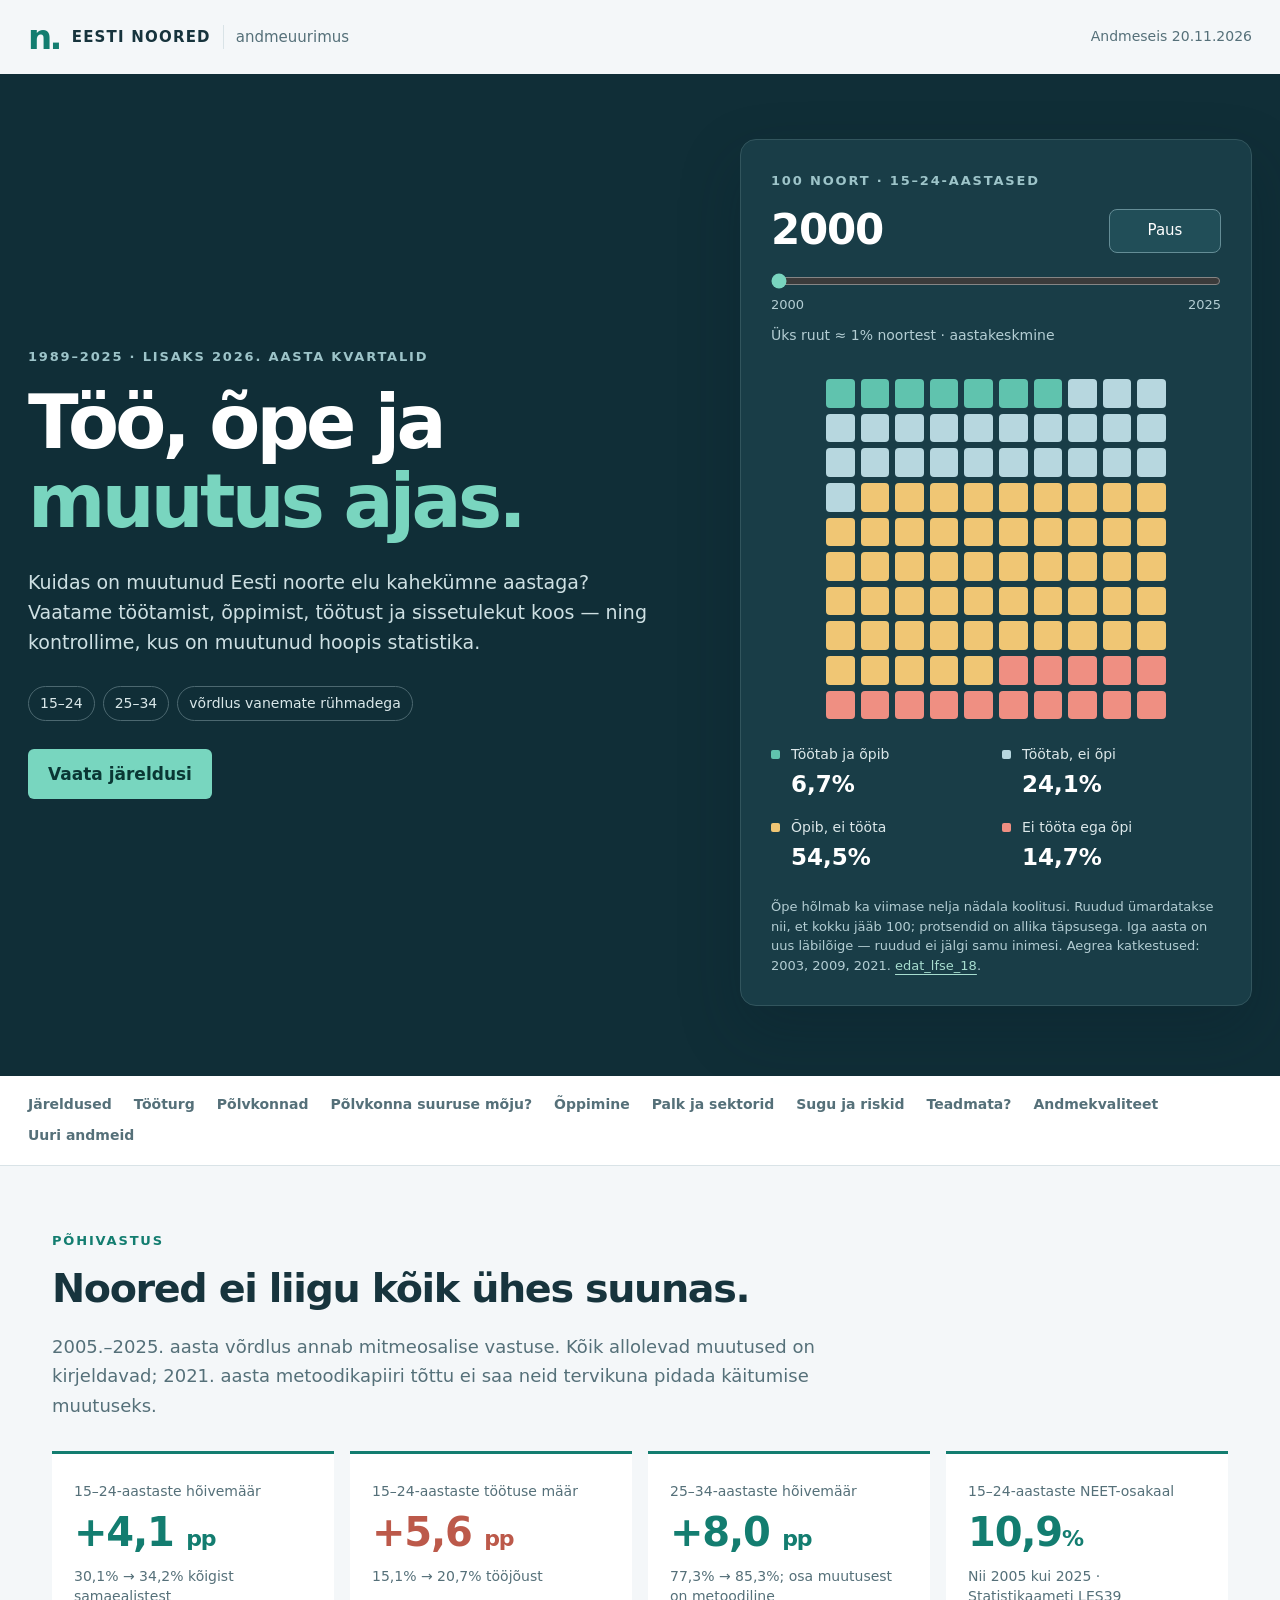
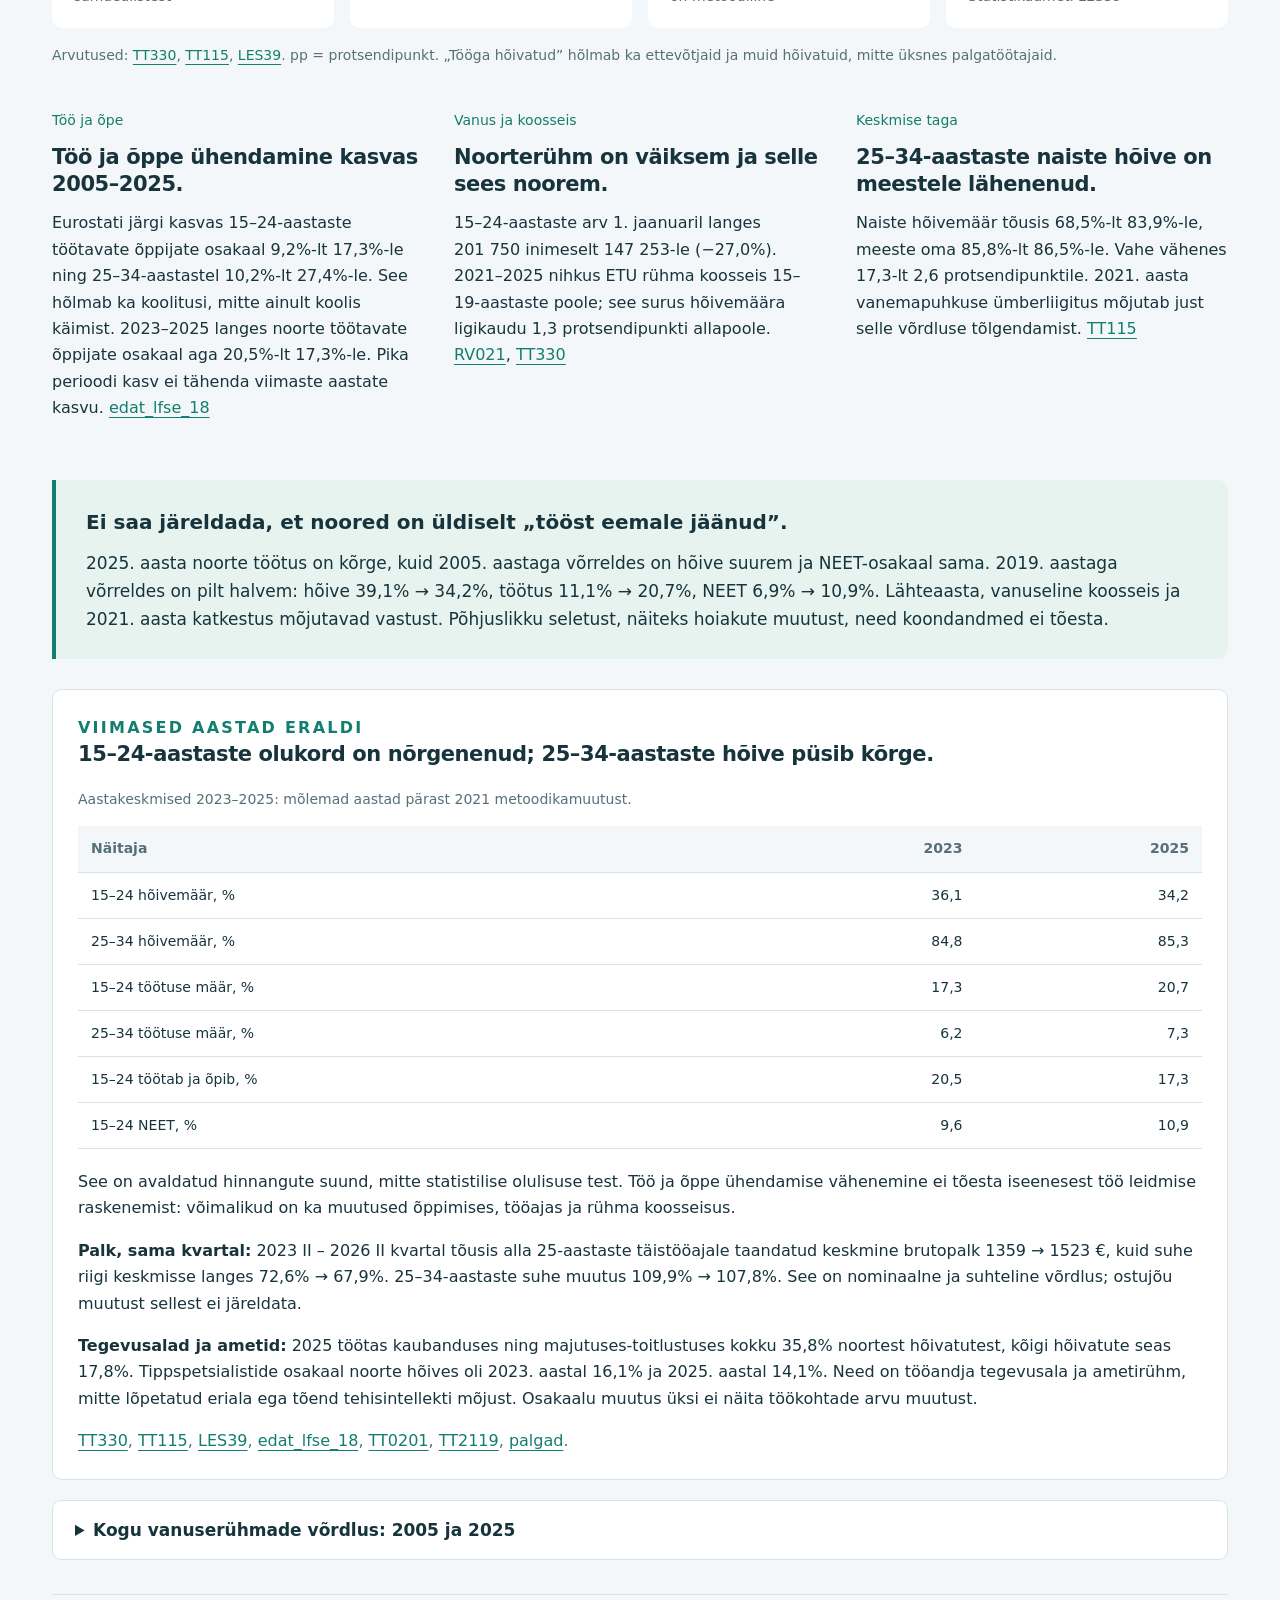
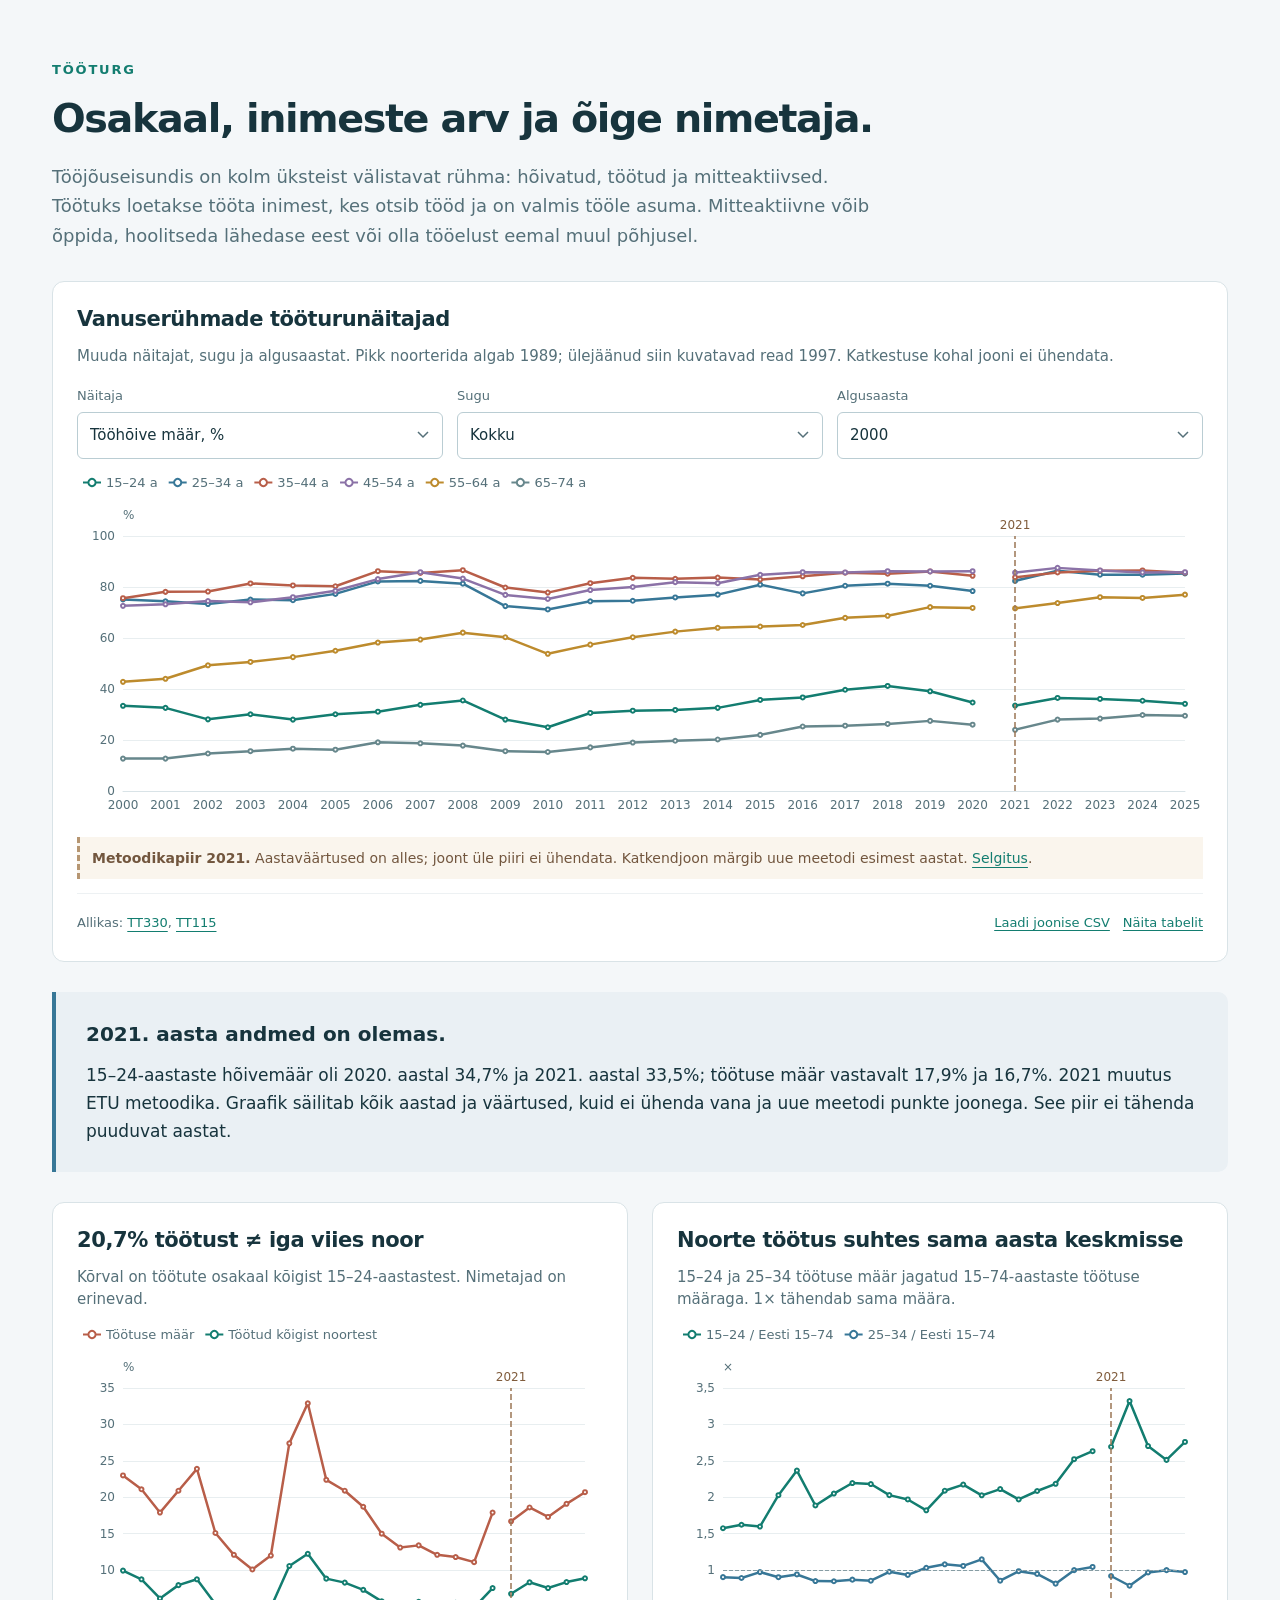
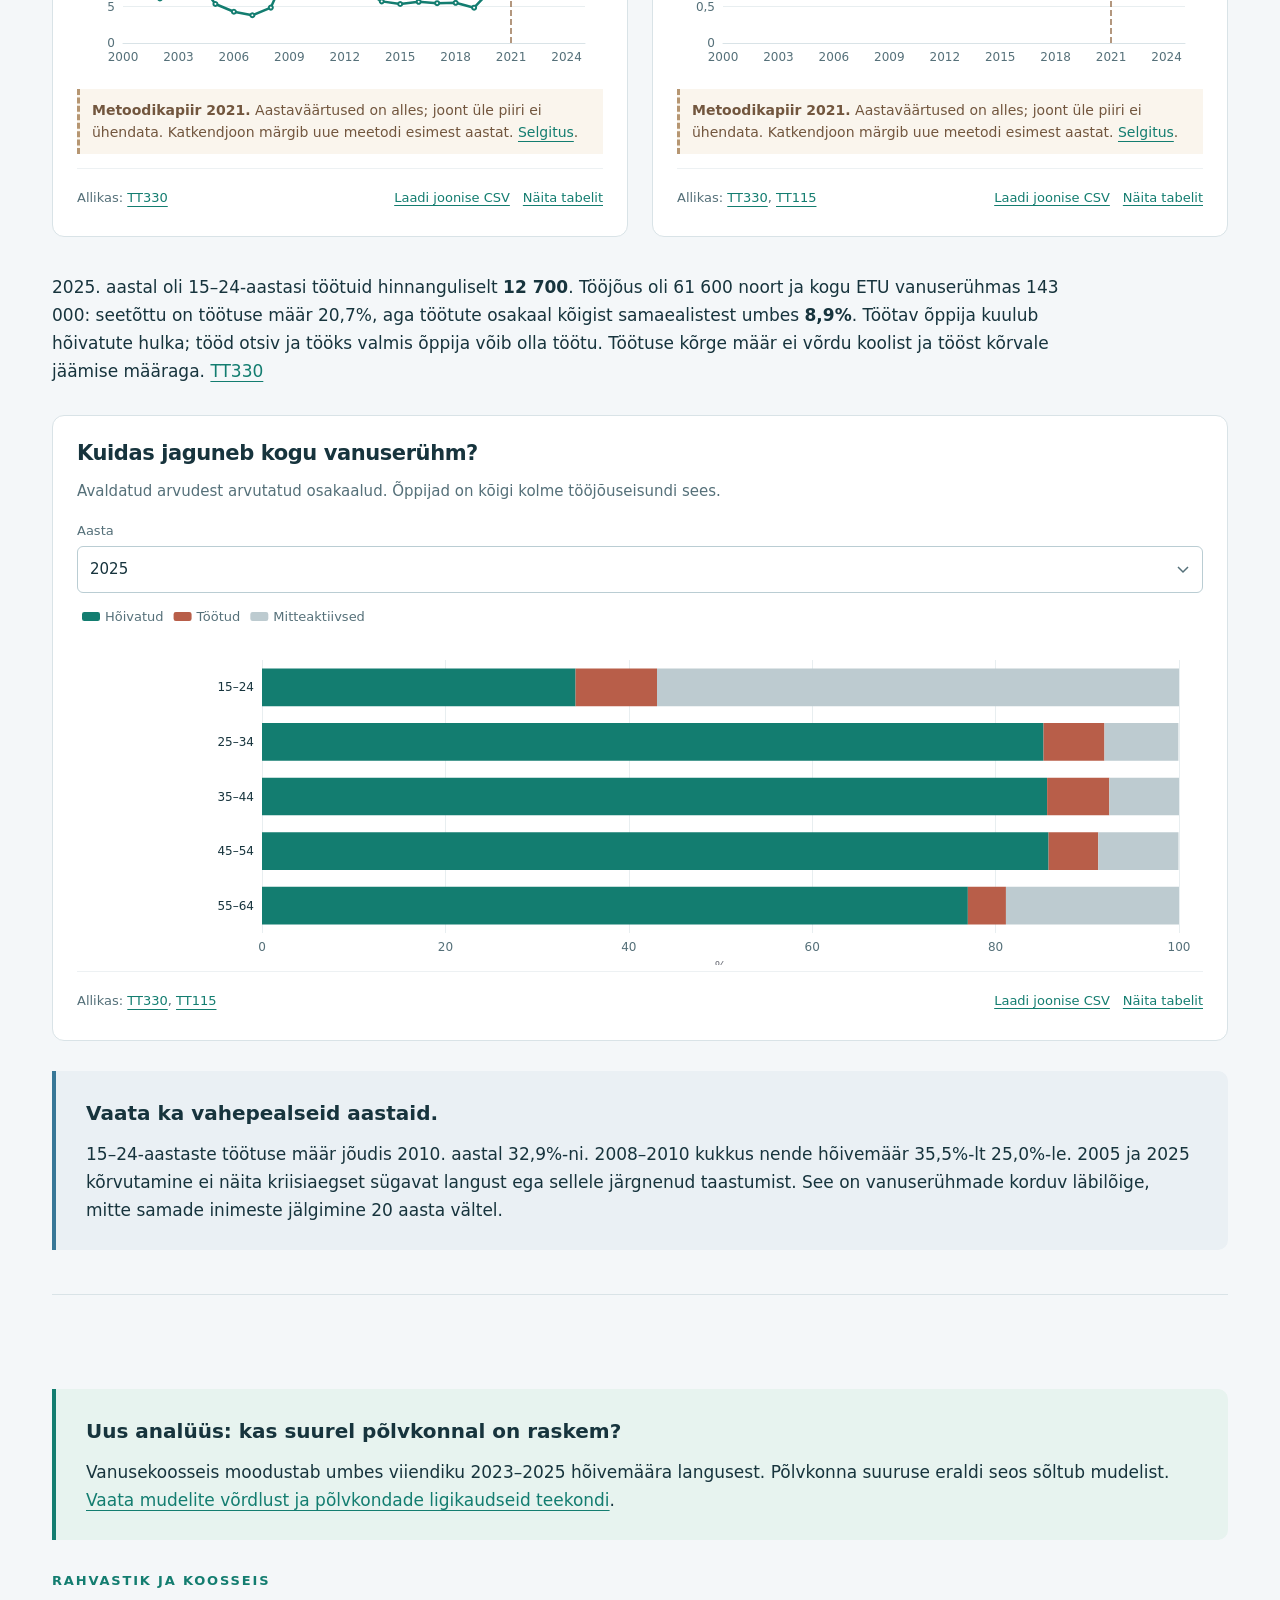
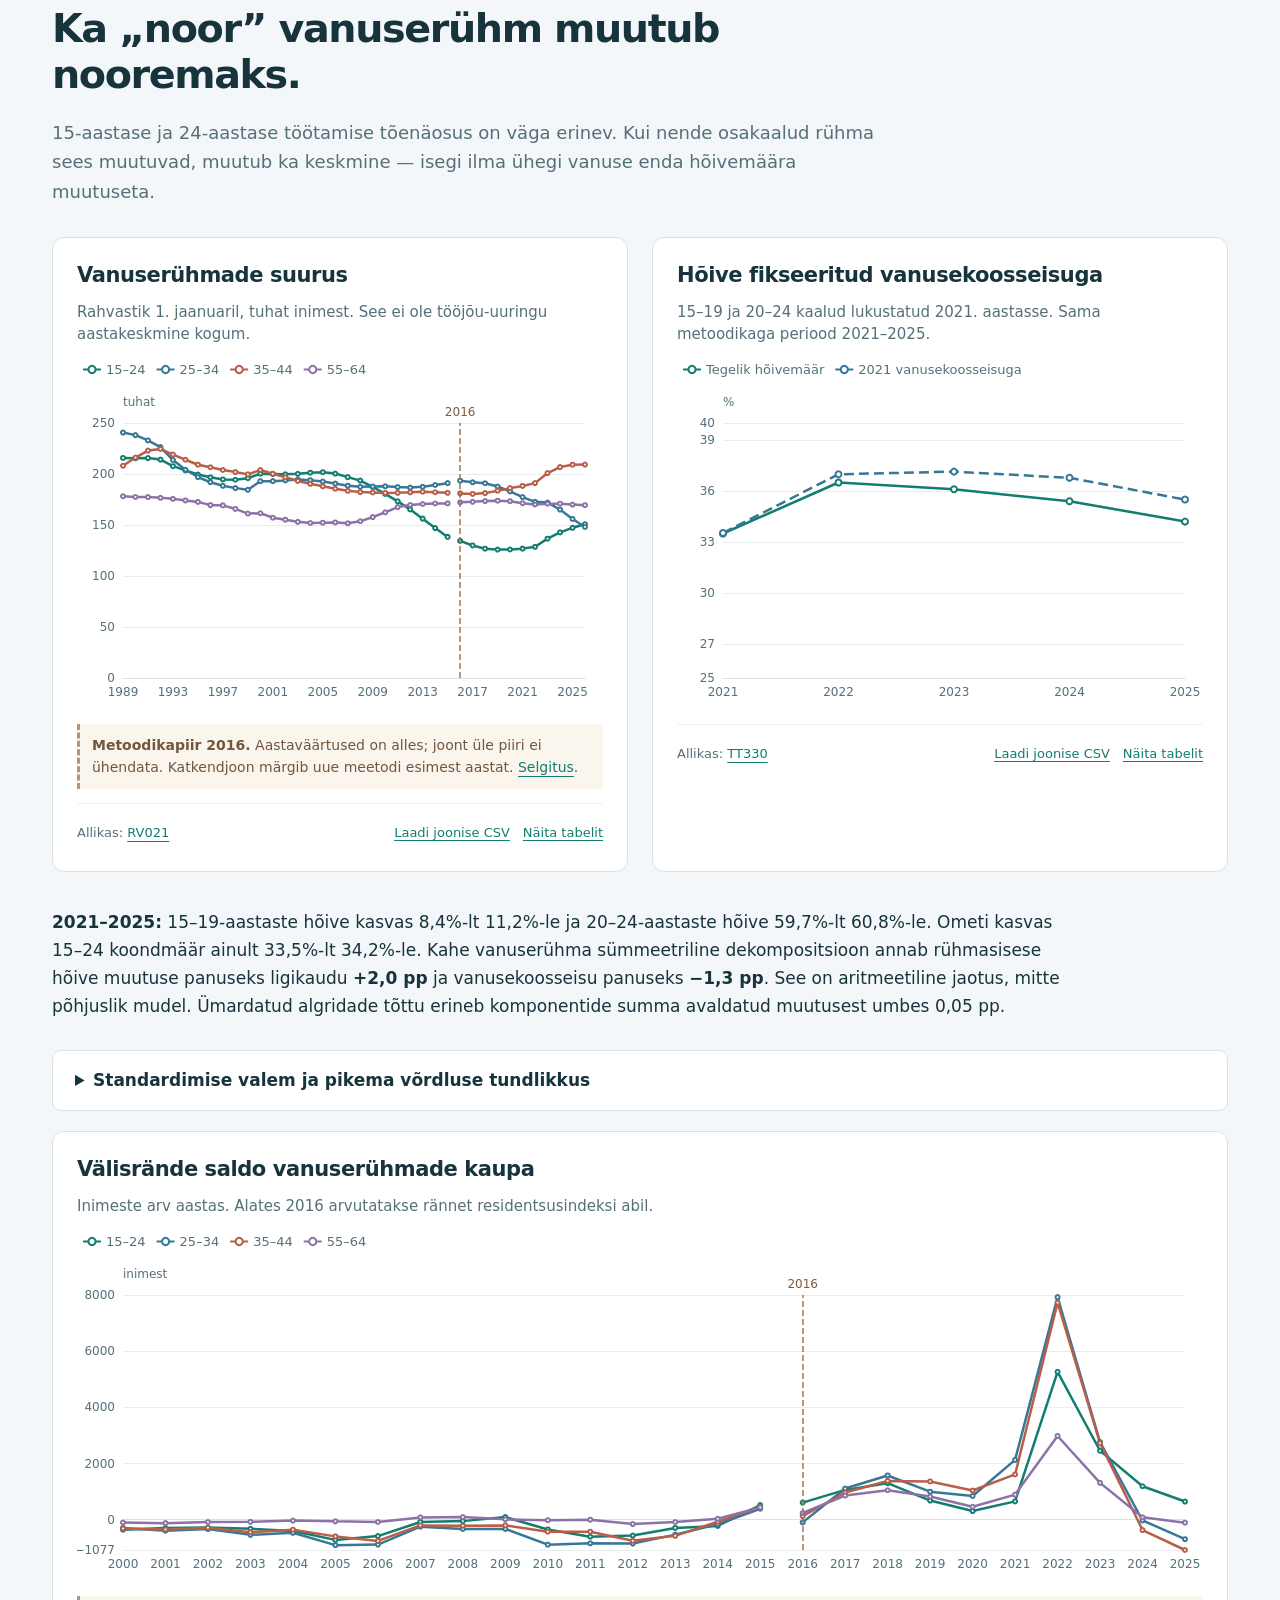
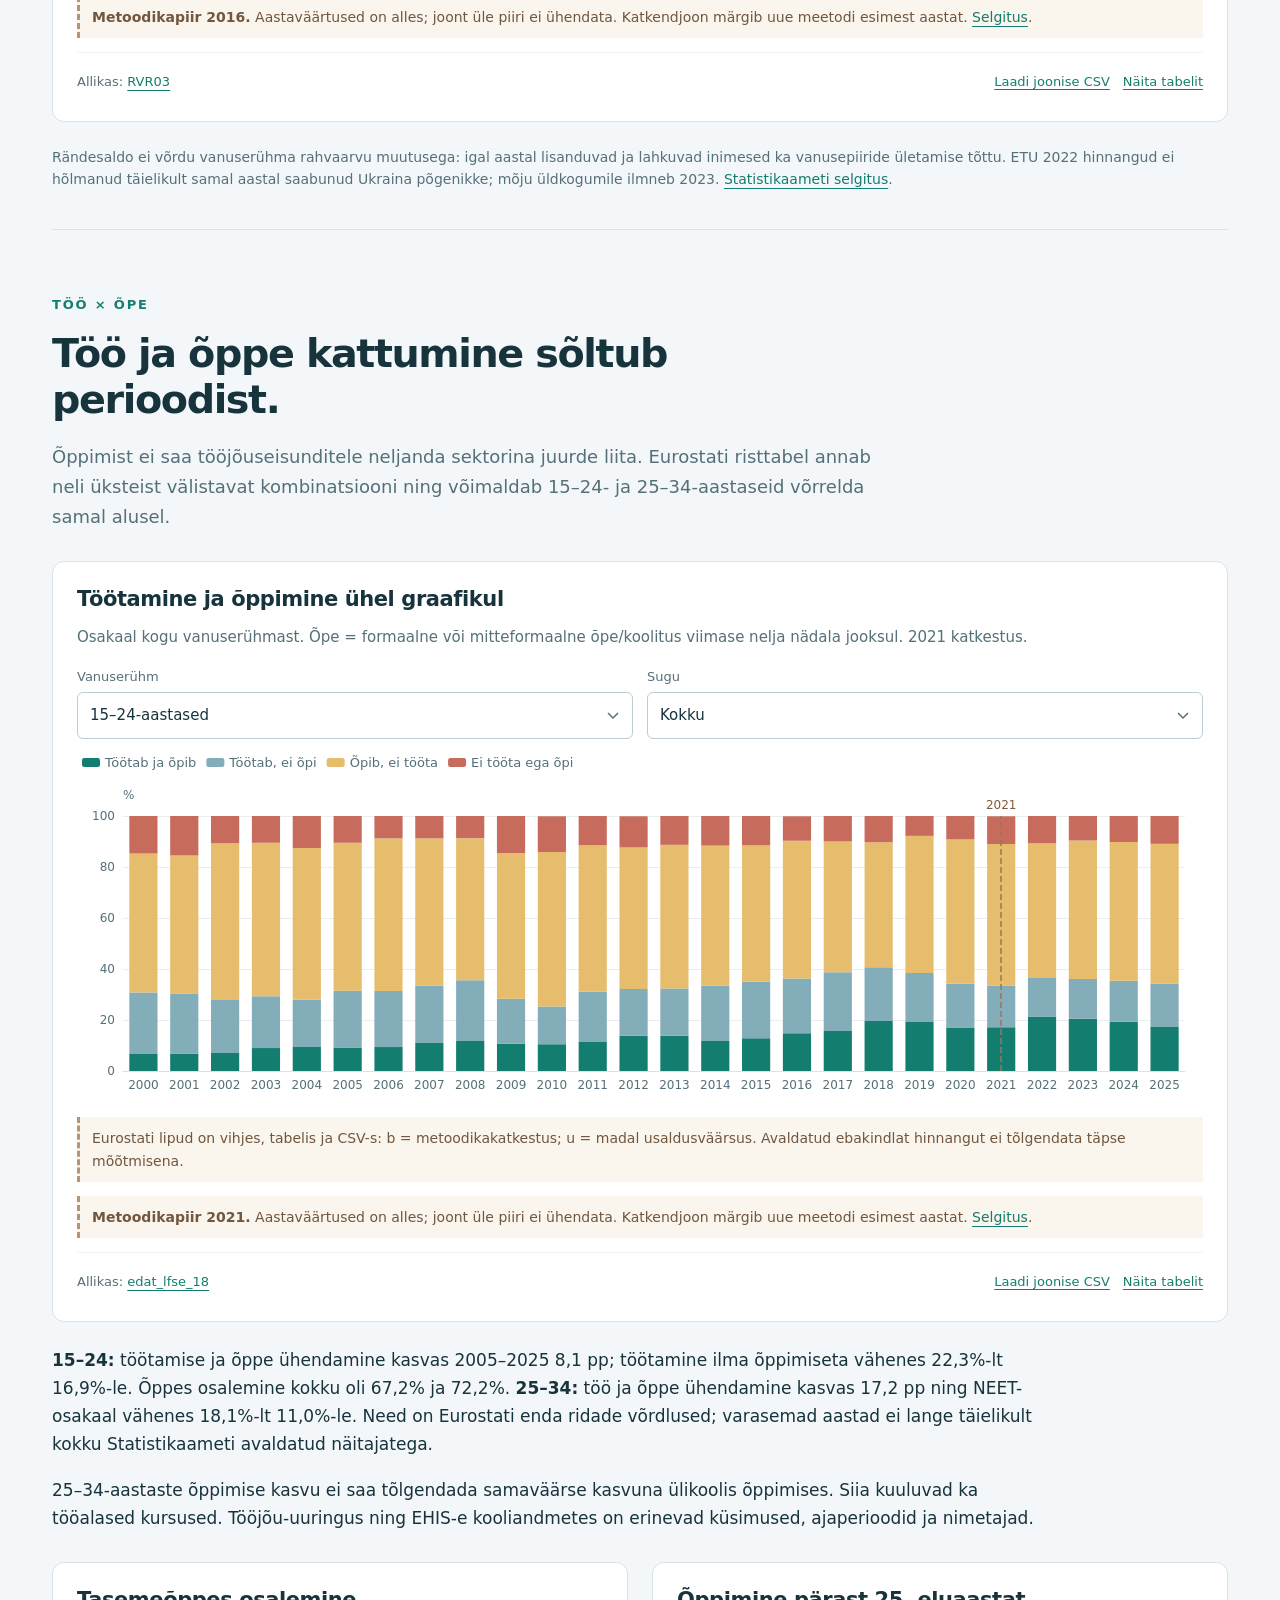
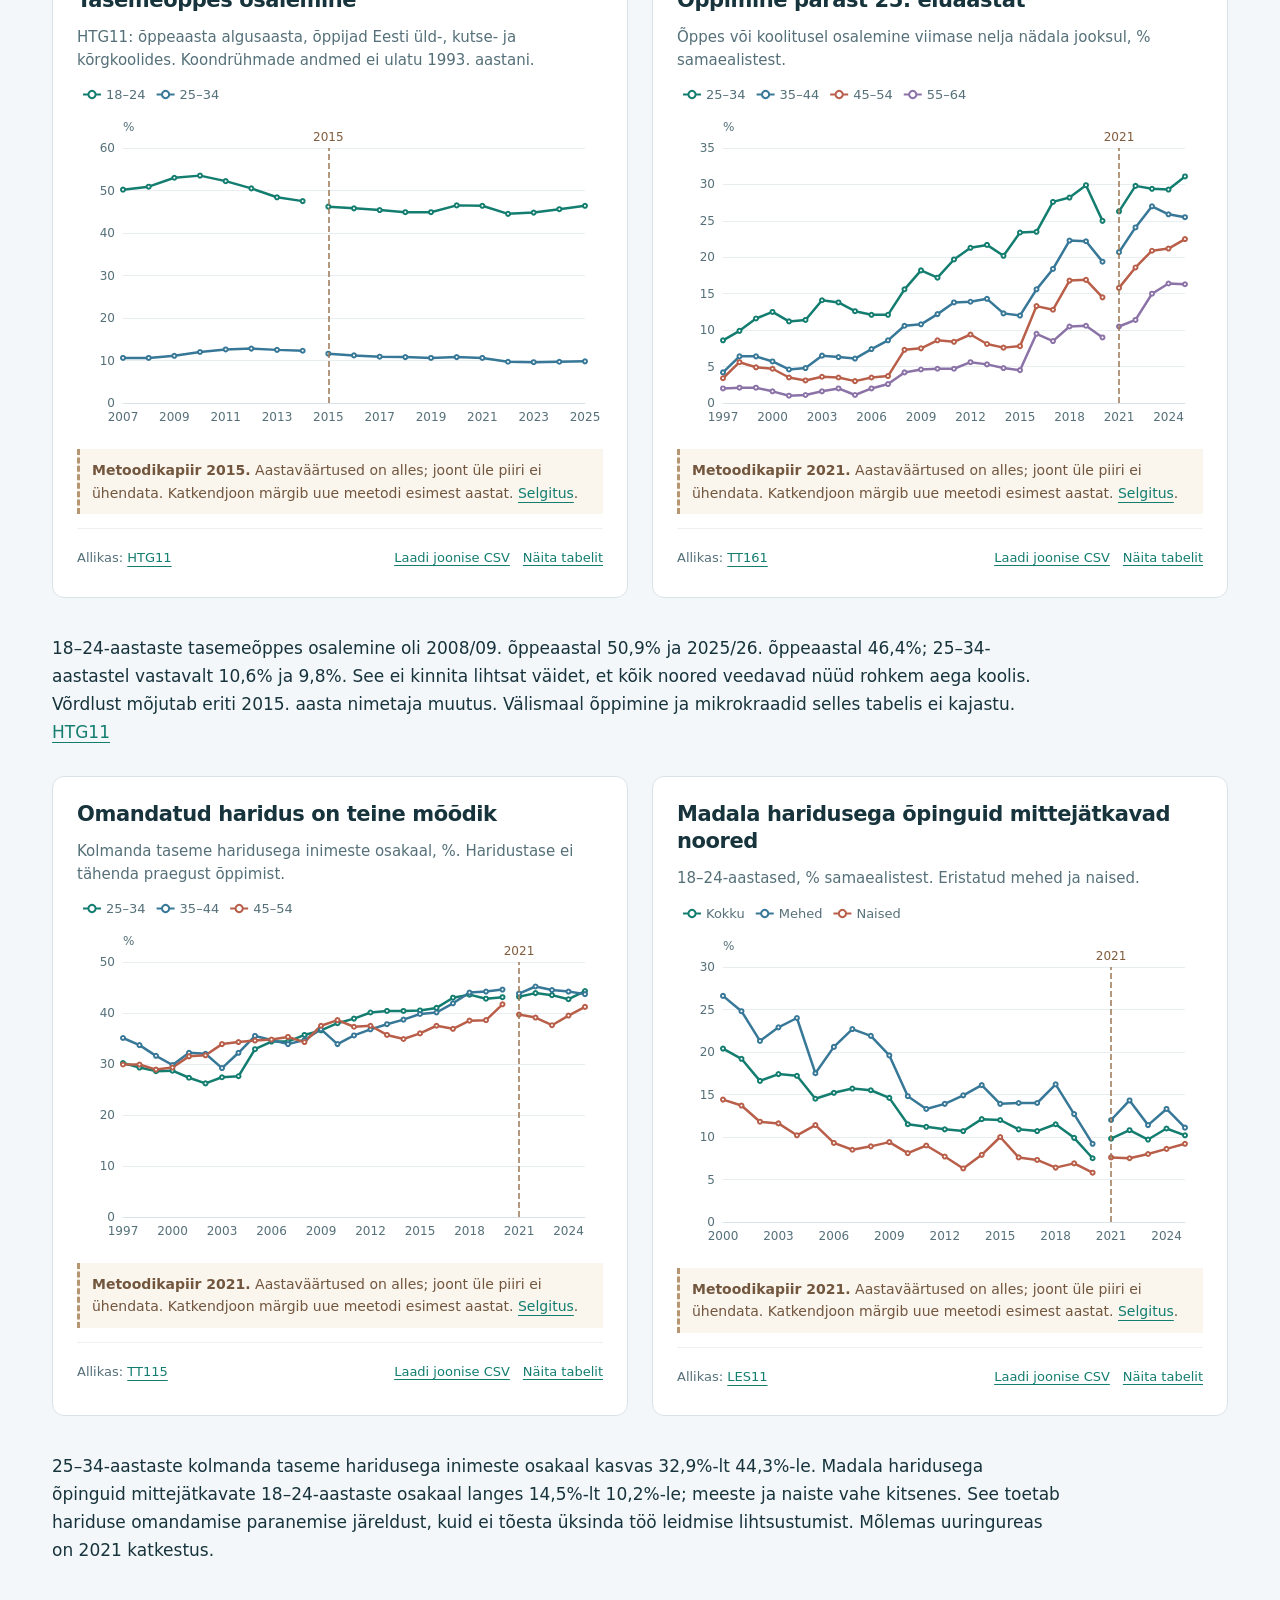
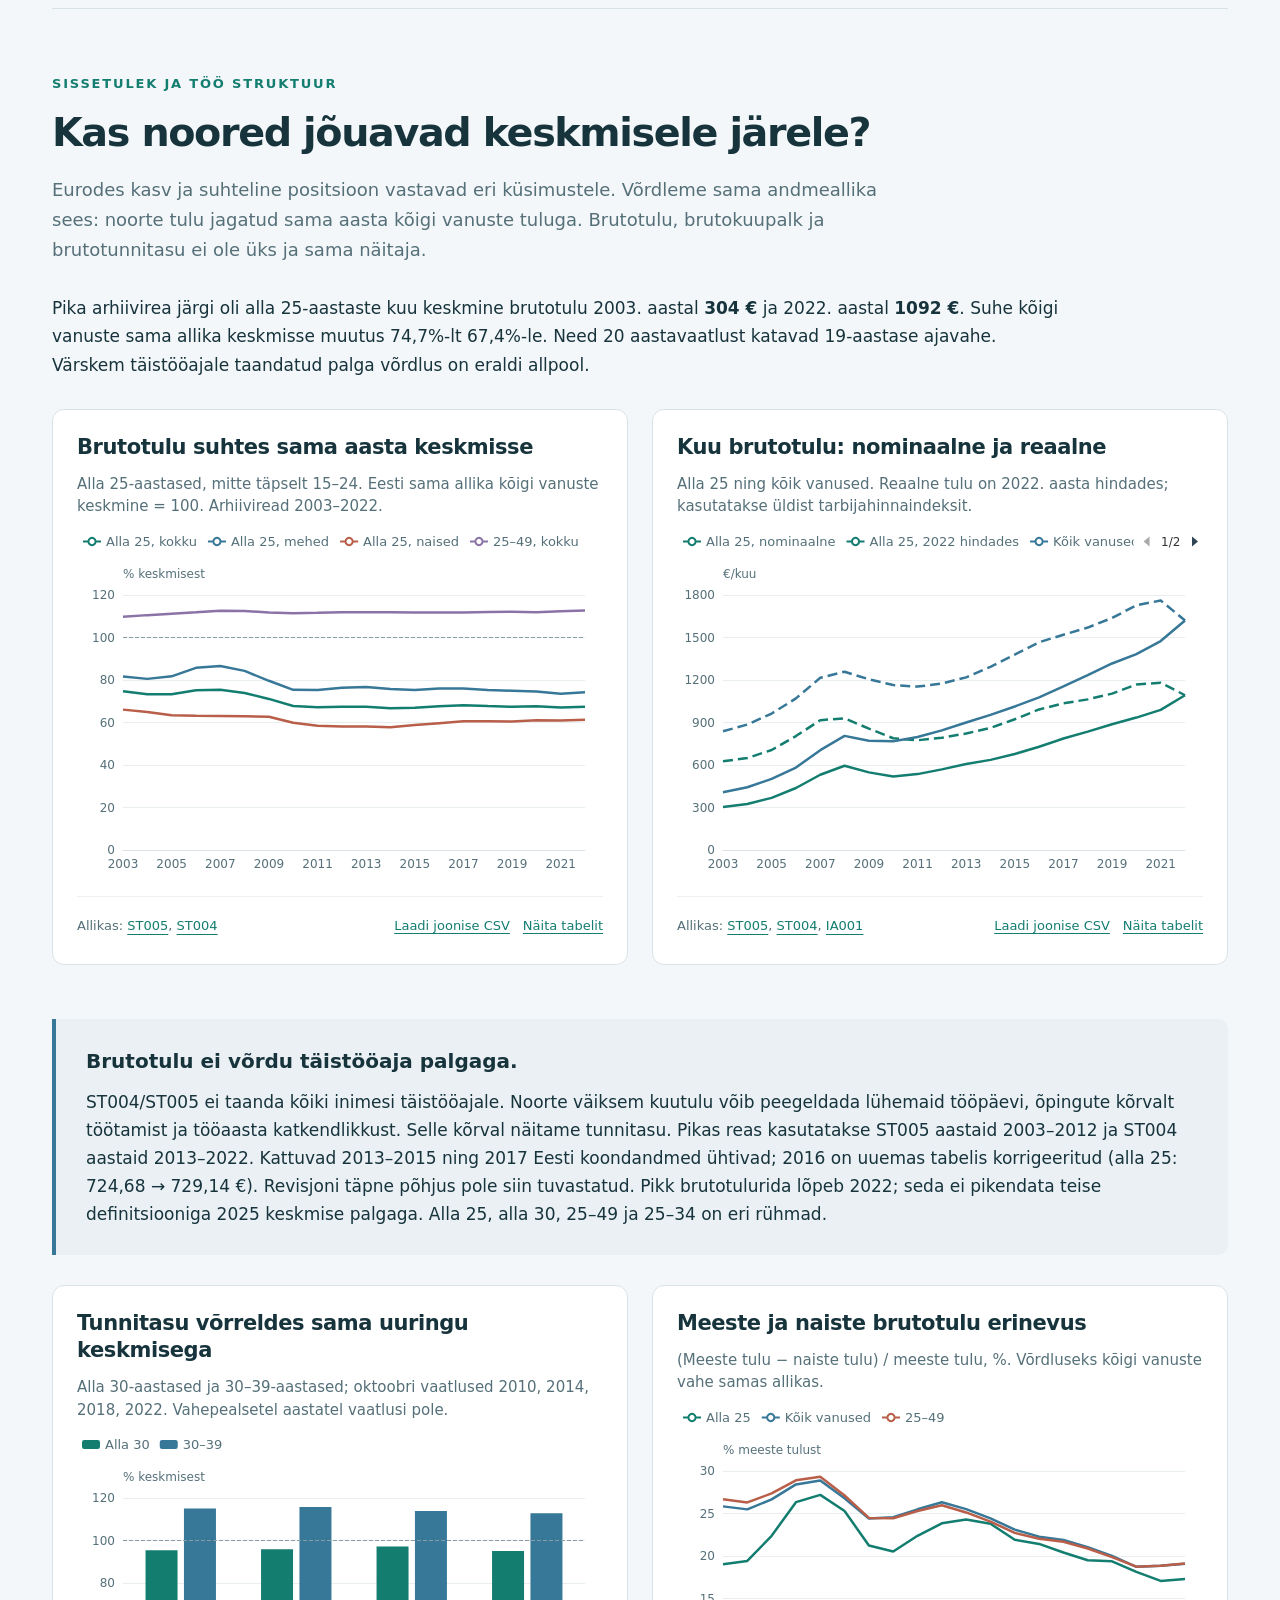
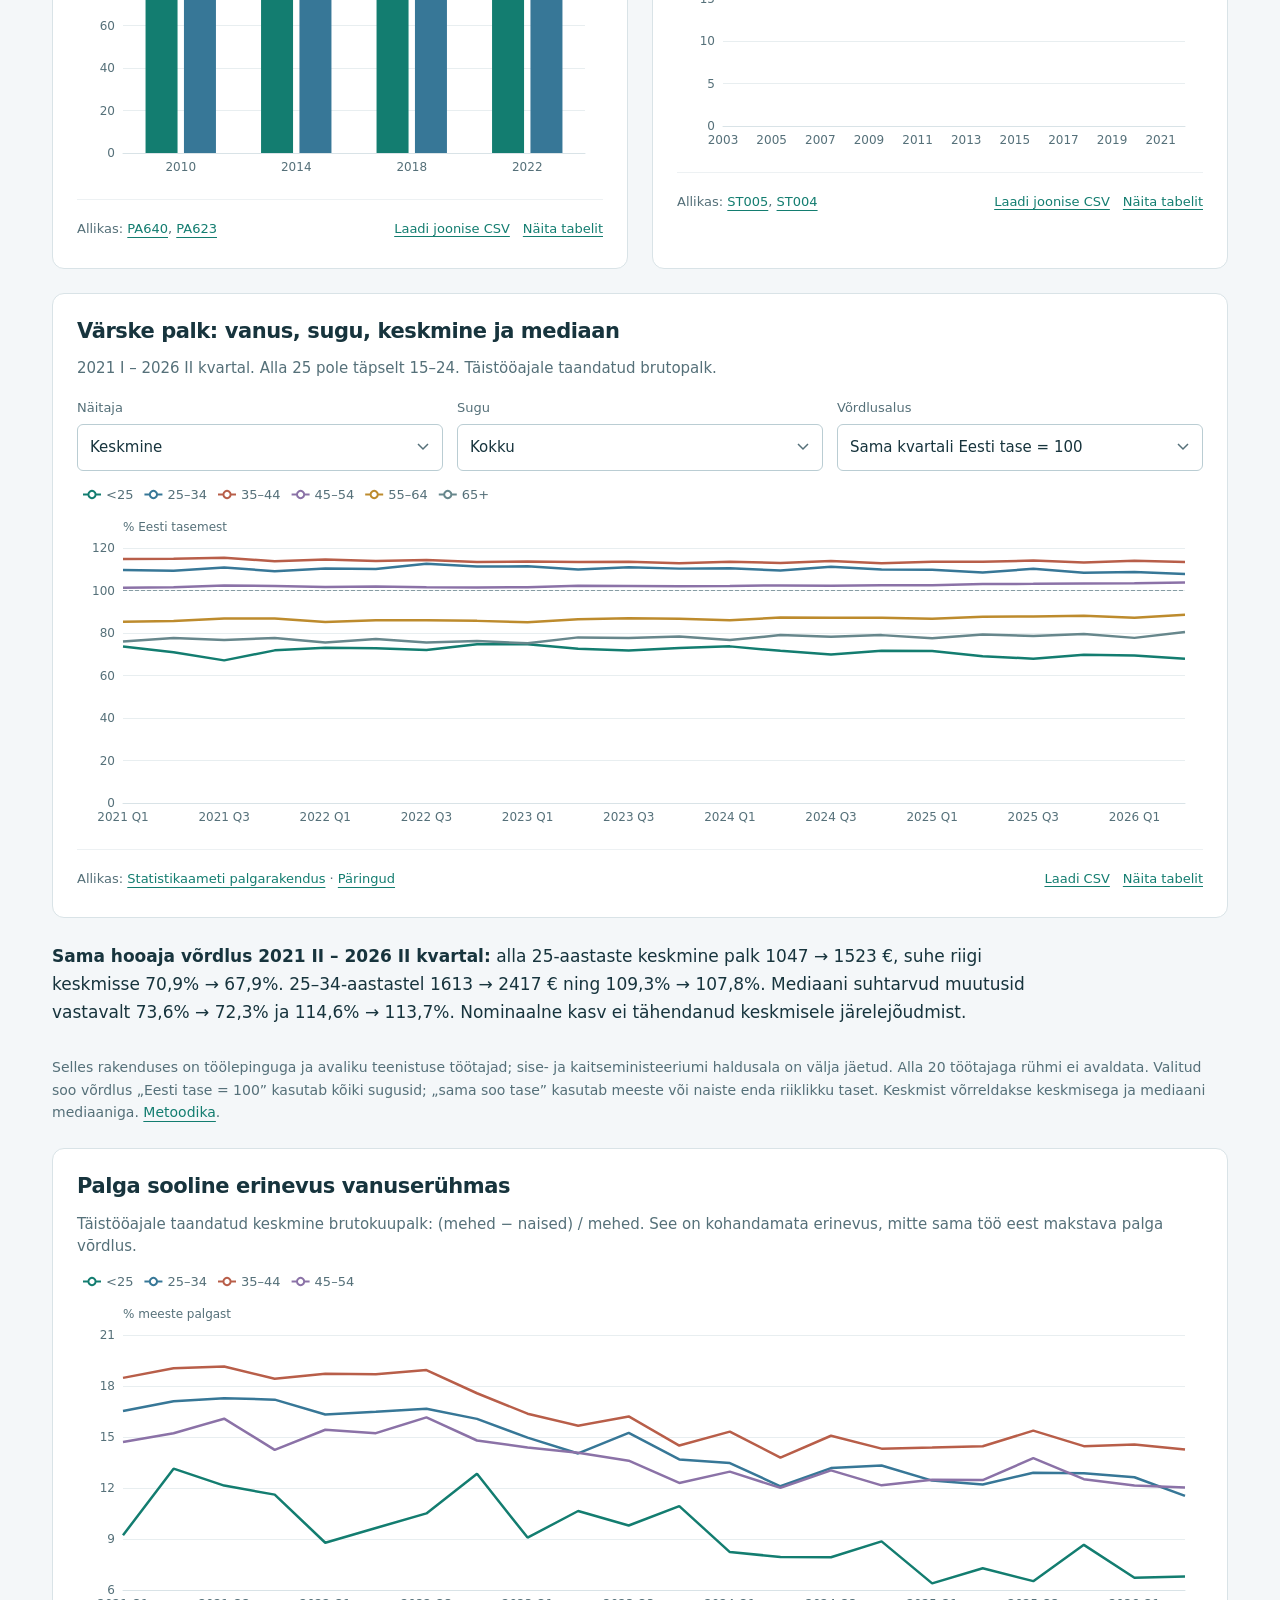
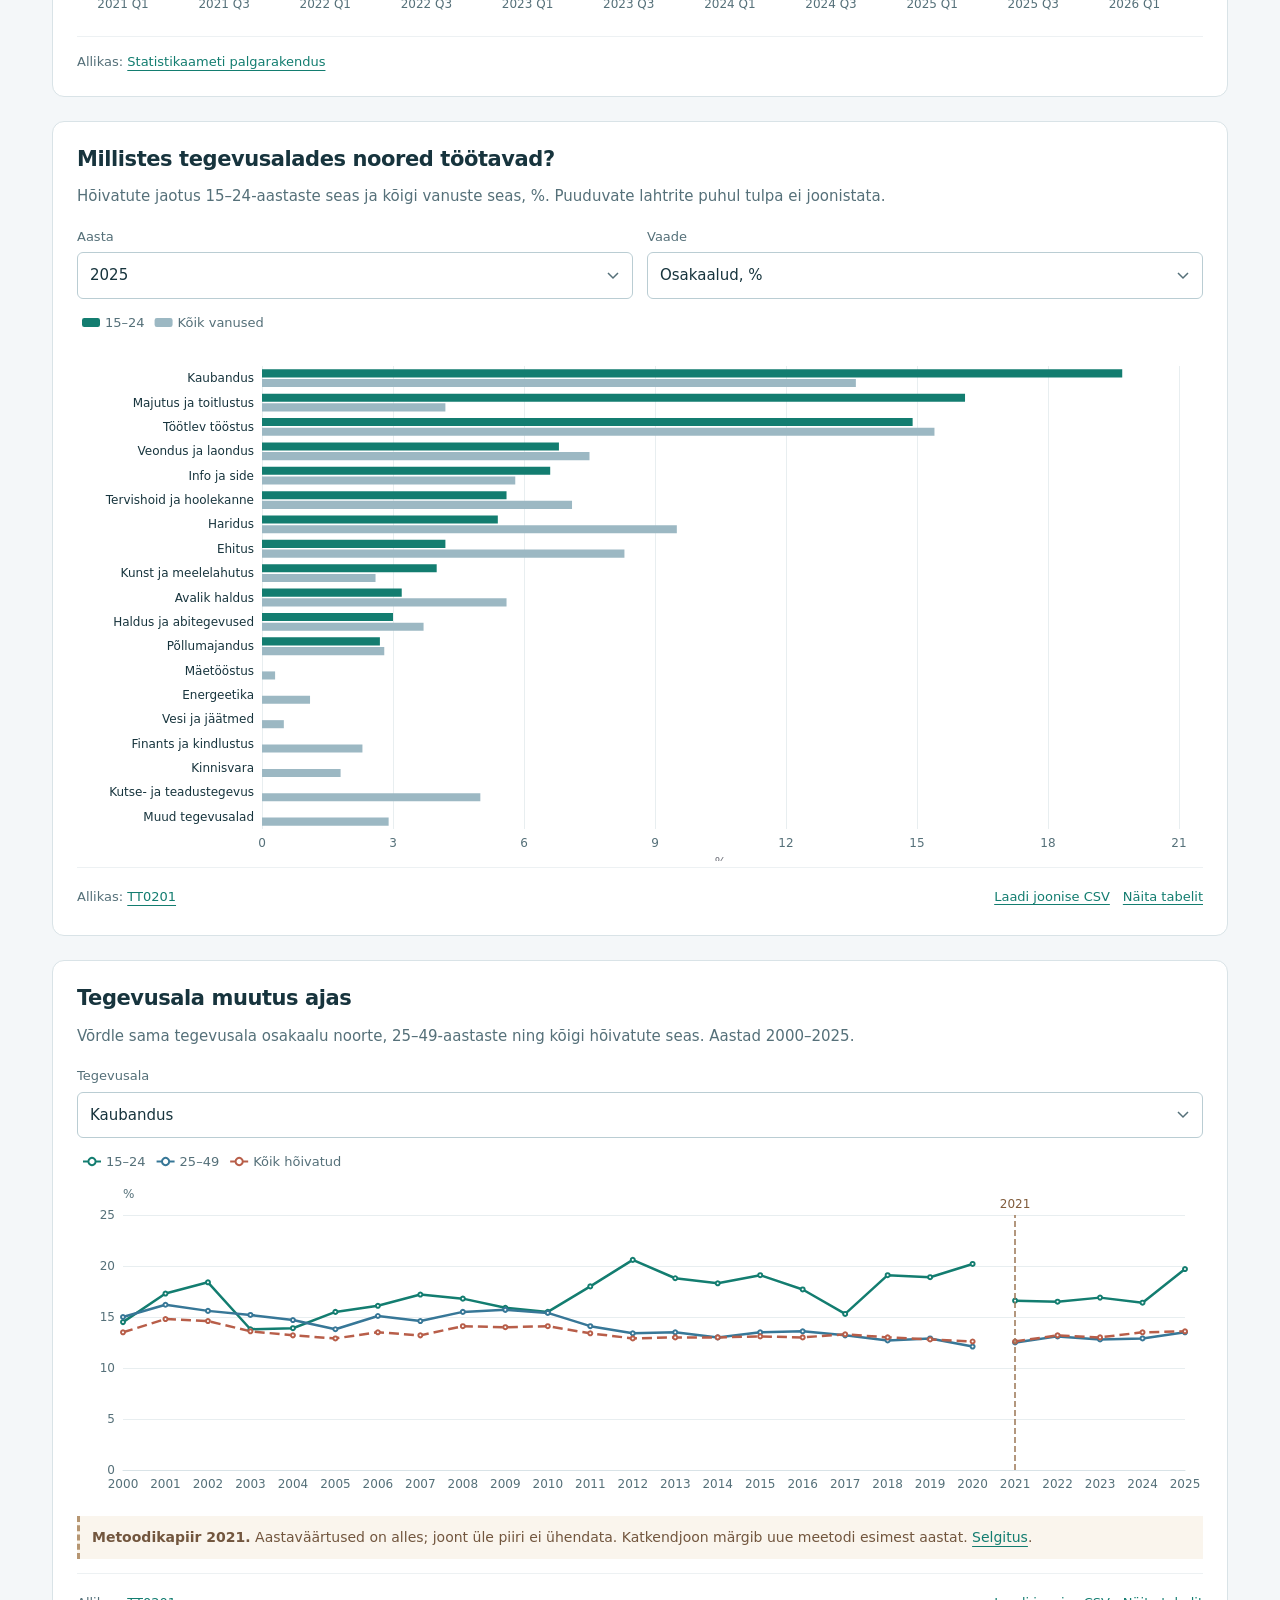
==== commit 7ccfb05b: "Animate youth activity grid across years with playback controls" ====
--- a/index.html
+++ b/index.html
@@ -1,6 +1,6 @@
 <!doctype html><html lang="et"><head><meta charset="utf-8"><meta name="viewport" content="width=device-width,initial-scale=1"><meta name="theme-color" content="#102e37"><meta name="description" content="Eesti noorte tööturu, õppimise, palkade ja NEET-olukorra andmeanalüüs 1989–2026. Allikad, metoodikakatkestused ja allalaaditavad andmed."><title>Eesti noored · Töö, õpe ja muutus ajas</title><link rel="icon" href="favicon.svg" type="image/svg+xml"><link rel="stylesheet" href="style.css"><script src="vendor/echarts.min.js" defer></script><script type="module" src="app.js"></script></head><body><a class="skip" href="#jareldused">Liigu sisu juurde</a>
 <header class="topbar"><a href="#" class="brand"><span class="brand-icon">n.</span> EESTI NOORED <span class="brand-detail">andmeuurimus</span></a><span class="edition">Andmeseis 20.11.2026</span></header>
-<section class="hero"><div class="hero-inner"><div><p class="eyebrow">1989–2025 · lisaks 2026. aasta kvartalid</p><h1>Töö, õpe ja<br><em>muutus ajas.</em></h1><p class="hero-lead">Kuidas on muutunud Eesti noorte elu kahekümne aastaga? Vaatame töötamist, õppimist, töötust ja sissetulekut koos — ning kontrollime, kus on muutunud hoopis statistika.</p><div class="hero-tags"><span>15–24</span><span>25–34</span><span>võrdlus vanemate rühmadega</span></div><a class="primary-link" href="#jareldused">Vaata järeldusi</a></div><div class="hero-panel"><p class="eyebrow">100 noort · 15–24-aastased · 2025</p><div id="hero-dots" class="dots" aria-hidden="true"></div><div class="hero-legend"><span><i style="--c:#60c3ae"></i>Töötab ja õpib <b>17,3%</b></span><span><i style="--c:#b7d7df"></i>Töötab, ei õpi <b>16,9%</b></span><span><i style="--c:#f0c674"></i>Õpib, ei tööta <b>54,9%</b></span><span><i style="--c:#ef8f82"></i>Ei tööta ega õpi <b>10,9%</b></span></div><p class="hero-note">Õpe hõlmab ka viimase nelja nädala koolitusi. Ruudustik ümardab osakaalud täisarvuni. <a href="https://ec.europa.eu/eurostat/databrowser/view/edat_lfse_18/default/table?lang=en" target="_blank" rel="noopener">edat_lfse_18</a>.</p></div></div></section>
+<section class="hero"><div class="hero-inner"><div><p class="eyebrow">1989–2025 · lisaks 2026. aasta kvartalid</p><h1>Töö, õpe ja<br><em>muutus ajas.</em></h1><p class="hero-lead">Kuidas on muutunud Eesti noorte elu kahekümne aastaga? Vaatame töötamist, õppimist, töötust ja sissetulekut koos — ning kontrollime, kus on muutunud hoopis statistika.</p><div class="hero-tags"><span>15–24</span><span>25–34</span><span>võrdlus vanemate rühmadega</span></div><a class="primary-link" href="#jareldused">Vaata järeldusi</a></div><div class="hero-panel" id="hero-timeline"><p class="eyebrow" id="hero-grid-title">100 noort · 15–24-aastased</p><div class="hero-playback"><output id="hero-year" for="hero-year-slider">2025</output><button id="hero-play" type="button" aria-pressed="false" aria-controls="hero-dots" aria-label="Aastate animatsiooni esitus või paus">Esita</button></div><label class="sr-only" for="hero-year-slider">Vali ruudustikus kuvatav aasta</label><input id="hero-year-slider" class="hero-year-slider" type="range" min="2000" max="2025" value="2025" step="1" aria-describedby="hero-year-note"><div class="hero-year-bounds" aria-hidden="true"><span id="hero-first-year">2000</span><span id="hero-last-year">2025</span></div><p id="hero-year-note">Üks ruut ≈ 1% noortest · aastakeskmine</p><div id="hero-dots" class="dots" role="img" aria-label="2025. aasta töö ja õppe jaotus"></div><div class="hero-legend"><span><i style="--c:#60c3ae"></i>Töötab ja õpib <b id="hero-value-workStudy">17,3%</b></span><span><i style="--c:#b7d7df"></i>Töötab, ei õpi <b id="hero-value-workOnly">16,9%</b></span><span><i style="--c:#f0c674"></i>Õpib, ei tööta <b id="hero-value-studyOnly">54,9%</b></span><span><i style="--c:#ef8f82"></i>Ei tööta ega õpi <b id="hero-value-neet">10,9%</b></span></div><p class="hero-note">Õpe hõlmab ka viimase nelja nädala koolitusi. Ruudud ümardatakse nii, et kokku jääb 100; protsendid on allika täpsusega. Iga aasta on uus läbilõige — ruudud ei jälgi samu inimesi. Aegrea katkestused: <span id="hero-break-years">2003, 2009, 2021</span>. <a href="https://ec.europa.eu/eurostat/databrowser/view/edat_lfse_18/default/table?lang=en" target="_blank" rel="noopener">edat_lfse_18</a>.</p><span id="hero-announcement" class="sr-only" aria-live="polite" aria-atomic="true"></span></div></div></section>
 <nav class="nav" aria-label="Lehe peatükid"><div><a href="#jareldused">Järeldused</a><a href="#tooturg">Tööturg</a><a href="#rahvastik">Põlvkonnad</a><a href="cohorts.html">Põlvkonna suuruse mõju?</a><a href="#oppimine">Õppimine</a><a href="#palgad">Palk ja sektorid</a><a href="#sugu">Sugu ja riskid</a><a href="#teadmata">Teadmata?</a><a href="#kvaliteet">Andmekvaliteet</a><a href="#andmed">Uuri andmeid</a></div></nav>
 <main><section id="jareldused" class="section"><div class="section-intro"><p class="eyebrow">Põhivastus</p><h2>Noored ei liigu kõik ühes suunas.</h2><p>2005.–2025. aasta võrdlus annab mitmeosalise vastuse. Kõik allolevad muutused on kirjeldavad; 2021. aasta metoodikapiiri tõttu ei saa neid tervikuna pidada käitumise muutuseks.</p></div>
 <div class="kpis"><article><span>15–24-aastaste hõivemäär</span><strong>+4,1 <small>pp</small></strong><p>30,1% → 34,2% kõigist samaealistest</p></article><article><span>15–24-aastaste töötuse määr</span><strong class="coral">+5,6 <small>pp</small></strong><p>15,1% → 20,7% tööjõust</p></article><article><span>25–34-aastaste hõivemäär</span><strong>+8,0 <small>pp</small></strong><p>77,3% → 85,3%; osa muutusest on metoodiline</p></article><article><span>15–24-aastaste NEET-osakaal</span><strong>10,9<small>%</small></strong><p>Nii 2005 kui 2025 · Statistikaameti LES39</p></article></div><p class="source-line">Arvutused: <a href="https://andmed.stat.ee/et/stat/sotsiaalelu__tooturg__tooturu-uldandmed__aastastatistika/TT330" target="_blank" rel="noopener">TT330</a>, <a href="https://andmed.stat.ee/et/stat/sotsiaalelu__tooturg__rahvastiku-haridustase__haridustase-ja-keeleoskus/TT115" target="_blank" rel="noopener">TT115</a>, <a href="https://andmed.stat.ee/et/stat/sotsiaalelu__sotsiaalne-terjutus-laekeni-indikaatorid__vaesus-ja-ebaverdsus/LES39" target="_blank" rel="noopener">LES39</a>. pp = protsendipunkt. „Tööga hõivatud” hõlmab ka ettevõtjaid ja muid hõivatuid, mitte üksnes palgatöötajaid.</p>
--- a/style.css
+++ b/style.css
@@ -5,3 +5,7 @@
 .text-card p+p{margin-top:16px}@media(max-width:450px){.controls label{flex-basis:100%}.controls select{font-size:16px}.chart-bottom .text-button{min-height:44px;display:inline-flex;align-items:center}}
 
 .cohort-hero .hero-inner{grid-template-columns:1.4fr 1fr}.cohort-big{font-size:86px;line-height:1.1;letter-spacing:-.06em;color:#79d5bf;margin:12px 0 20px}.cohort-hero .hero-panel p:not(.eyebrow):not(.cohort-big){color:#cee0e3}.cohort-kpis{grid-template-columns:repeat(3,1fr)}#model-forest{height:450px}#cohort-decomposition{height:240px}#cohort-scatter{height:420px}#cohort-paths{height:420px}#model-results{margin:24px 0}#model-diagnostics p{margin:15px 0}@media(max-width:720px){.cohort-hero .hero-inner{grid-template-columns:1fr}.cohort-kpis{grid-template-columns:1fr}.cohort-big{font-size:70px}#model-forest{height:480px}#cohort-scatter,#cohort-paths{height:380px}}
+
+@media(min-width:1000px){.nav>div{flex-wrap:wrap;white-space:normal;gap:8px 22px}}
+
+.sr-only{position:absolute;width:1px;height:1px;padding:0;margin:-1px;overflow:hidden;clip:rect(0,0,0,0);white-space:nowrap;border:0}.hero-playback{display:flex;align-items:center;justify-content:space-between;gap:16px;margin:2px 0 8px}#hero-year{font-size:42px;line-height:1.15;font-weight:650;letter-spacing:-.03em;font-variant-numeric:tabular-nums}#hero-play{min-width:112px;min-height:44px;padding:8px 14px;background:#214e58;color:#fff;border-color:#648d96;font-size:15px}#hero-play:hover{background:#2b606a;border-color:#a7ddcf}.hero-year-slider{display:block;width:100%;height:36px;margin:0;accent-color:#79d5bf;cursor:pointer}.hero-year-bounds{display:flex;justify-content:space-between;font-size:13px;color:#b3cdd3;margin-top:-5px}#hero-year-note{min-height:42px;margin:10px 0 0;font-size:14px;line-height:1.5;color:#b3cdd3}#hero-year-note.is-break{color:#f0c674}#hero-timeline .dots{max-width:340px;margin:12px auto 24px}#hero-timeline .dot{transition:background-color .3s ease}#hero-timeline .hero-legend b{font-variant-numeric:tabular-nums}#hero-timeline .hero-note{margin-top:20px}@media(prefers-reduced-motion:reduce){#hero-timeline .dot{transition:none}}@media print{.hero-playback button,.hero-year-slider,.hero-year-bounds{display:none}}
